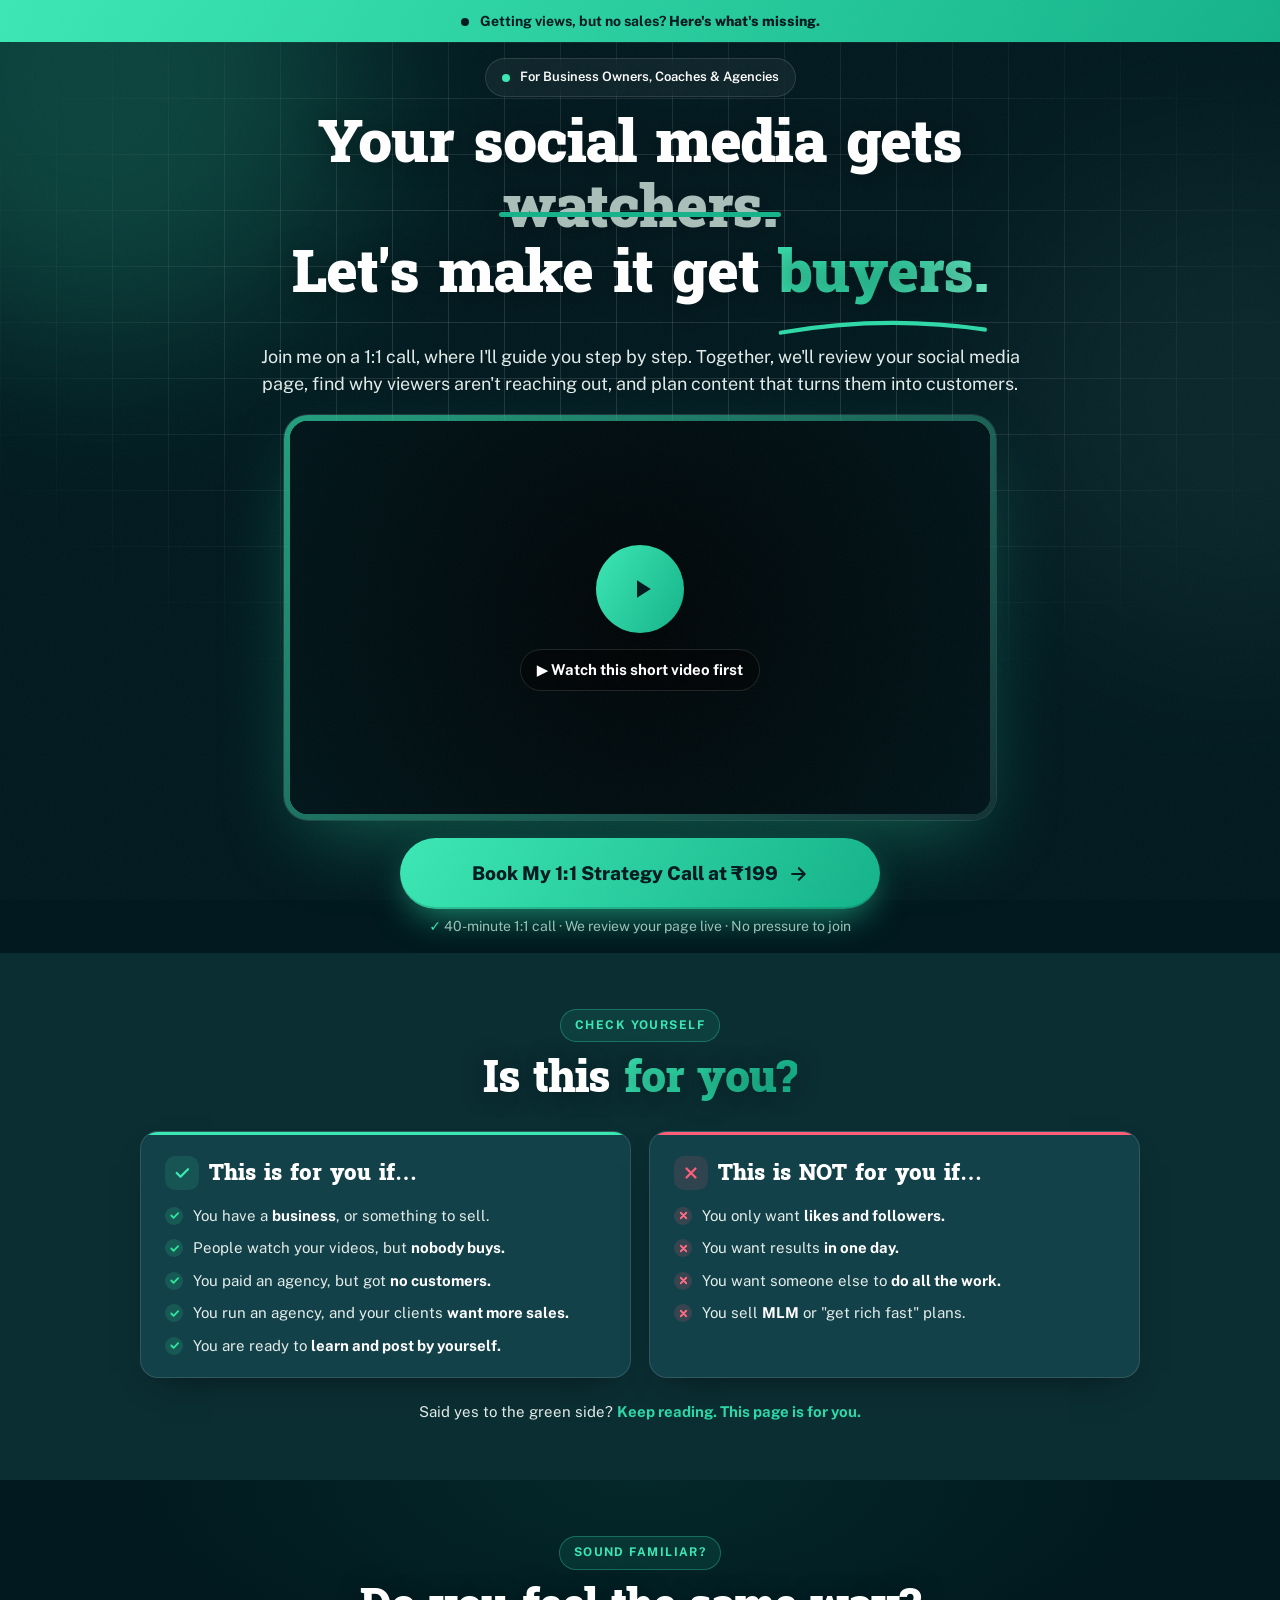
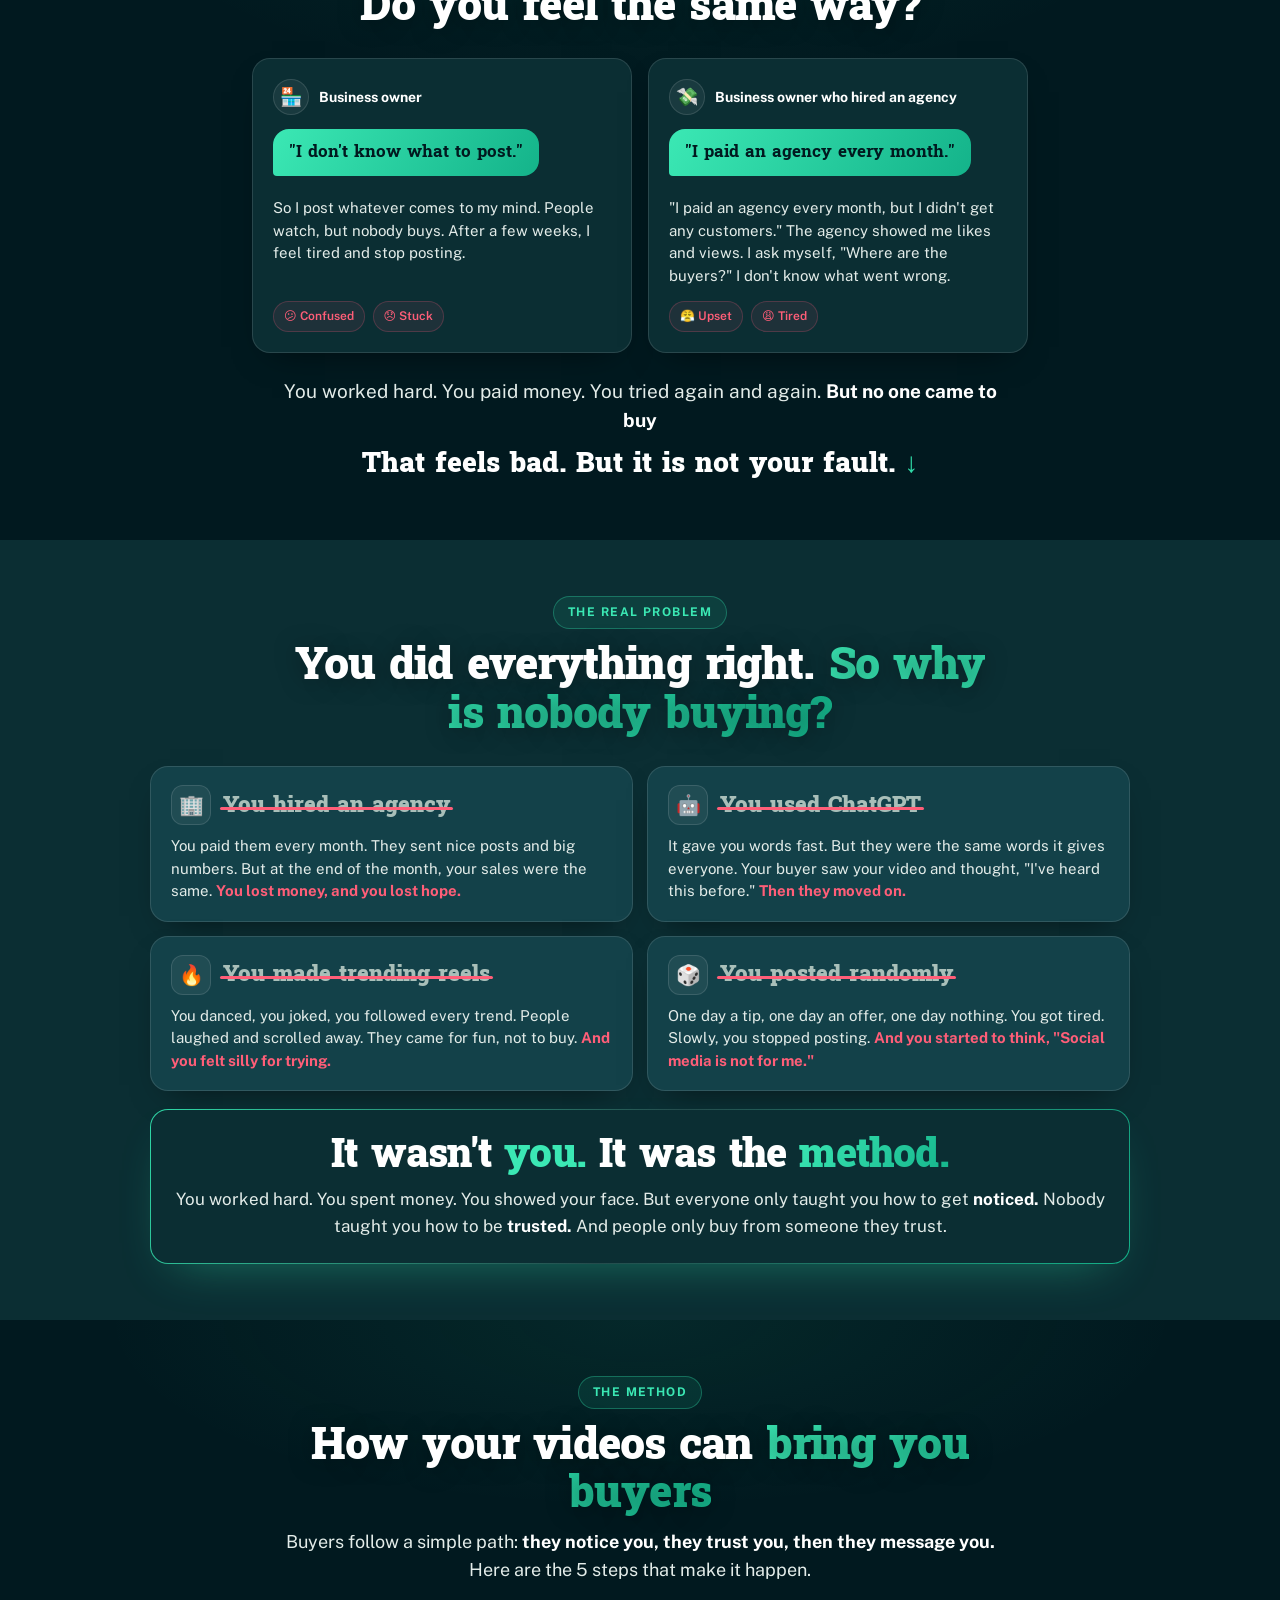
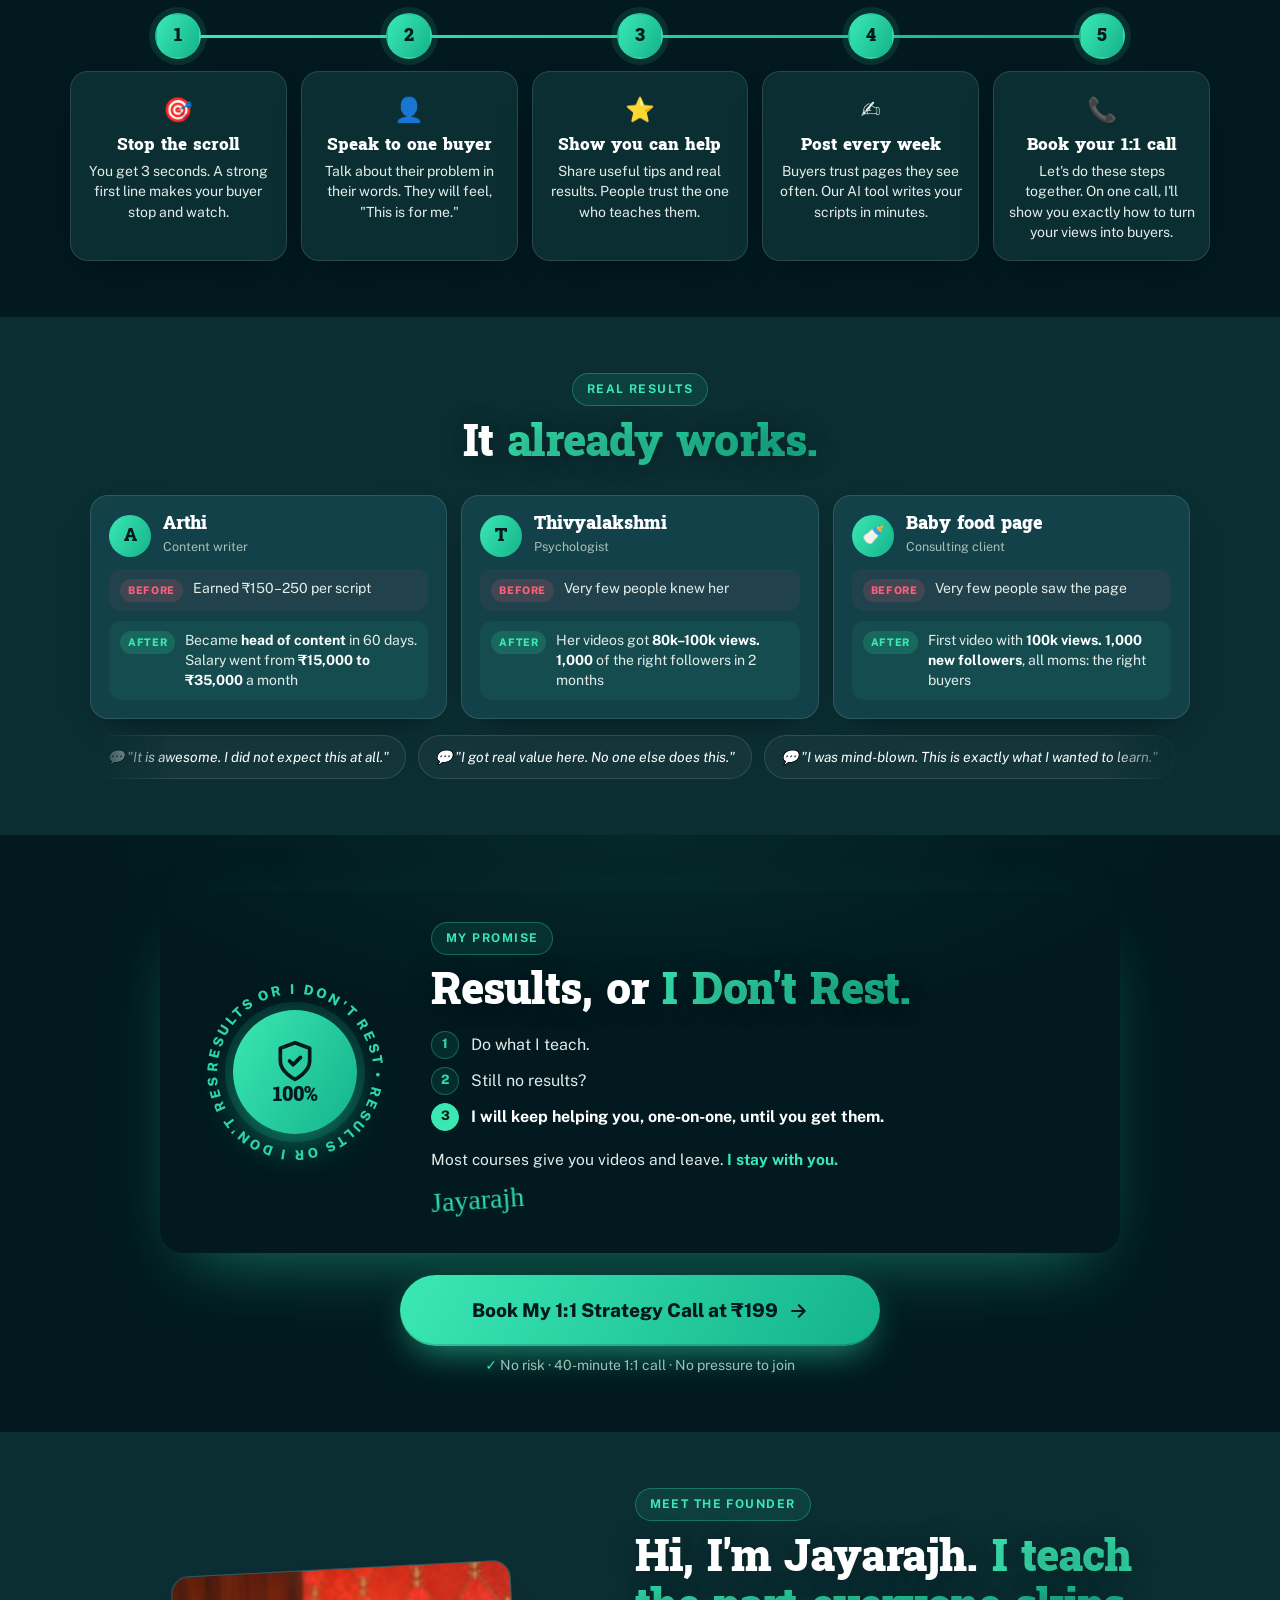
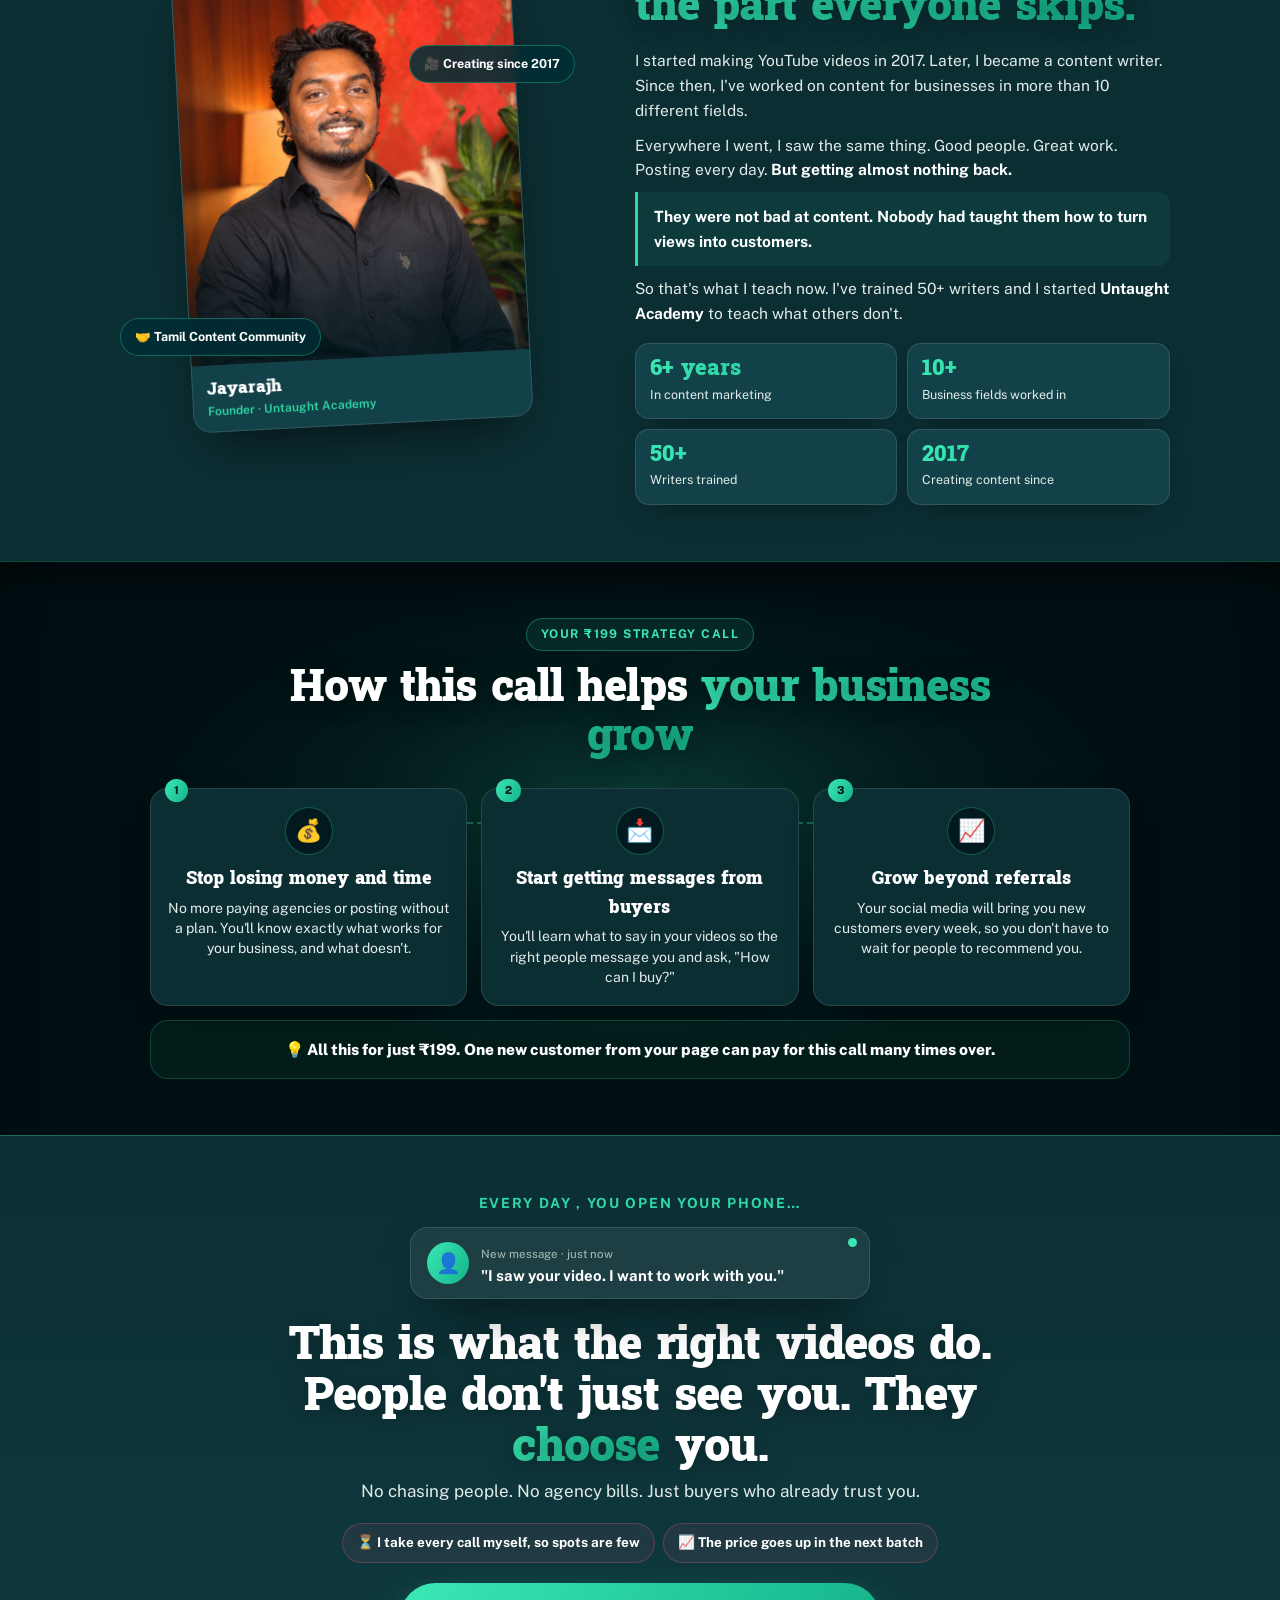
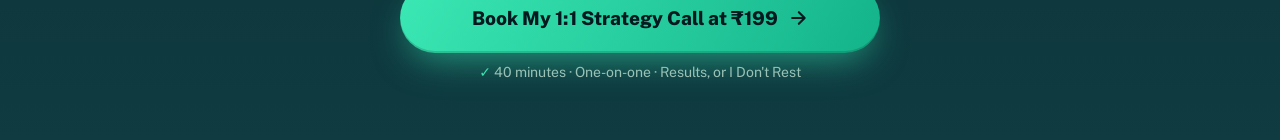
==== index.html @ a0120291 "Update index.html" ====
<!DOCTYPE html>
<html lang="en">
<head>
<meta charset="UTF-8">
<meta name="viewport" content="width=device-width, initial-scale=1.0">
<title>Untaught Academy | Turn Social Media Views Into Customers</title>

<!-- FONTS -->
<link rel="preconnect" href="https://fonts.googleapis.com">
<link rel="preconnect" href="https://fonts.gstatic.com" crossorigin>

<link href="https://fonts.googleapis.com/css2?family=Public+Sans:wght@400;500;600;700;800&family=Suwannaphum:wght@400;700;900&display=swap" rel="stylesheet">

<link rel="stylesheet" href="style.css">

</head>
<body>

<!-- =========================================================
     SECTION 1 — TOP BAR
     ========================================================= -->
<div class="topbar">
  <span class="dot"></span>
  Getting views, but no sales? <strong>Here's what's missing.</strong>
</div>

<!-- =========================================================
     SECTION 2 — HERO + VSL
     ========================================================= -->
<section class="hero" id="hero">
  <div class="hero__glow hero__glow--1"></div>
  <div class="hero__glow hero__glow--2"></div>
  <div class="hero__grid"></div>

  <div class="container">
    <div class="hero__inner">

      <span class="hero__badge fade-up d1">
        <span class="live"></span>For Business Owners, Coaches &amp; Agencies
      </span>

      <h1 class="hero__title fade-up d2">
        Your social media gets <span class="strike">watchers.</span><br>
        Let's make it get
        <span class="highlight">buyers.
          <svg viewBox="0 0 300 20" preserveAspectRatio="none"><path d="M3 15 Q 150 -2 297 12"/></svg>
        </span>
      </h1>
<br>

      <p class="hero__sub fade-up d3">
        Join me on a 1:1 call, where I'll guide you step by step. Together, we'll review your social media page, find why viewers aren't reaching out, and plan content that turns them into customers.
      </p>

      <!-- VIDEO -->
      <div class="vsl fade-up d4">
        <div class="vsl__frame" id="vslFrame">
          <div class="vsl__poster" id="vslPoster" role="button" tabindex="0" aria-label="Play video">
            <div class="vsl__play">
              <svg viewBox="0 0 24 24"><path d="M8 5v14l11-7z"/></svg>
            </div>
            <span class="vsl__label" id="vslLabel">▶ Watch this short video first</span>
          </div>
        </div>
      </div>

      <!-- hint shown before CTA appears -->
      <p class="cta-hint fade-up d5" id="ctaHint">⏳ Watch the video. Your booking button will appear below.</p>

      <!-- CTA -->
      <div class="cta-wrap" id="ctaWrap">
        <a href="#book" class="btn" id="ctaBtn">
    
Book My 1:1 Strategy Call at ₹199
          <svg viewBox="0 0 24 24" fill="none" stroke="currentColor" stroke-width="2.5" stroke-linecap="round" stroke-linejoin="round"><path d="M5 12h14M13 5l7 7-7 7"/></svg>
        </a>
        <p class="cta-note"><b>✓</b> 40-minute 1:1 call · We review your page live · No pressure to join</p>
      </div>

      <!-- TRUST STRIP -->
      <!-- <div class="trust fade-up d5">
        <div class="trust__item">
          <div class="trust__num"><span data-count="1000">0</span>+</div>
          <div class="trust__label">Leads for clients</div>
        </div>
        <div class="trust__item">
          <div class="trust__num">₹<span data-count="0">0</span></div>
          <div class="trust__label">Spent on ads</div>
        </div>
        <div class="trust__item">
          <div class="trust__num"><span data-count="15">0</span>k</div>
          <div class="trust__label">Followers from zero</div>
        </div>
        <div class="trust__item">
          <div class="trust__num">தமிழ்</div>
          <div class="trust__label">Taught in Tamil</div>
        </div>
      </div> -->

    </div>
  </div>
</section>


<!-- =========================================================
     SECTION 3 — IS THIS FOR YOU?
     ========================================================= -->
<section class="sec" id="for-you">
  <div class="container">

    <div class="sec__head reveal">
      <span class="sec__tag">Check yourself</span>
      <h2 class="sec__title">Is this <span class="hl">for you?</span></h2>
    </div>

    <div class="fit">
      <!-- YES -->
      <div class="fit__card fit__card--yes reveal">
        <div class="fit__label">
          <span class="fit__icon"><svg viewBox="0 0 24 24" fill="none" stroke="currentColor" stroke-width="3" stroke-linecap="round" stroke-linejoin="round"><path d="M5 12l5 5L20 7"/></svg></span>
          This is for you if…
        </div>
        <ul class="fit__list">
          <li>You have a <b>business</b>, or something to sell.</li>
          <li>People watch your videos, but <b>nobody buys.</b></li>
          <li>You paid an agency, but got <b>no customers.</b></li>
          <li>You run an agency, and your clients <b>want more sales.</b></li>
          <li>You are ready to <b>learn and post by yourself.</b></li>
        </ul>
      </div>

      <!-- NO -->
      <div class="fit__card fit__card--no reveal reveal-d1">
        <div class="fit__label">
          <span class="fit__icon"><svg viewBox="0 0 24 24" fill="none" stroke="currentColor" stroke-width="3" stroke-linecap="round"><path d="M6 6l12 12M18 6L6 18"/></svg></span>
          This is NOT for you if…
        </div>
        <ul class="fit__list">
          <li>You only want <b>likes and followers.</b></li>
          <li>You want results <b>in one day.</b></li>
          <li>You want someone else to <b>do all the work.</b></li>
          <li>You sell <b>MLM</b> or "get rich fast" plans.</li>
        </ul>
      </div>
    </div>

    <p class="fit__foot reveal">Said yes to the green side? <b>Keep reading. This page is for you.</b></p>

  </div>
</section>


<!-- =========================================================
     SECTION 4 — DOES THIS SOUND LIKE YOU?
     ========================================================= -->
<section class="sec pain" id="pain">
  <div class="container">

    <div class="sec__head reveal">
      <span class="sec__tag">Sound familiar?</span>
      <h2 class="sec__title">Do you feel the same way? <span class="hl"></span></h2>
    </div>

    <div class="pain__grid">

        
      <!-- CARD 1 -->
      <div class="pain__card reveal">
        <div class="pain__who">
          <span class="pain__avatar">🏪</span>
          <span>Business owner</span>
        </div>
        <div class="pain__chat">
          <span class="pain__typing"><i></i><i></i><i></i></span>
          <p class="pain__bubble">"I don't know what to post."</p>
        </div>
        <p class="pain__text"> So I post whatever comes to my mind. People watch, but nobody buys. After a few weeks, I feel tired and stop posting.</p>
        <div class="pain__tags"><span>😕 Confused</span><span>😞 Stuck</span></div>
      </div>

      <!-- CARD 2 -->
      <div class="pain__card reveal reveal-d1">
        <div class="pain__who">
          <span class="pain__avatar">💸</span>
          <span>Business owner who hired an agency</span>
        </div>
        <div class="pain__chat">
          <span class="pain__typing"><i></i><i></i><i></i></span>
          <p class="pain__bubble">"I paid an agency every month."</p>
        </div>
        <p class="pain__text">"I paid an agency every month, but I didn't get any customers."
The agency showed me likes and views. I ask myself, "Where are the buyers?" I don't know what went wrong.</p>
        <div class="pain__tags"><span>😤 Upset</span><span>😩 Tired</span></div>
      </div>

      <!-- CARD 3 -->
      <!-- <div class="pain__card reveal reveal-d2">
        <div class="pain__who">
          <span class="pain__avatar">📊</span>
          <span>Social media agency owner</span>
        </div>
        <div class="pain__chat">
          <span class="pain__typing"><i></i><i></i><i></i></span>
          <p class="pain__bubble">"My clients get views, but no sales."</p>
        </div>
        <p class="pain__text">"I get lots of views for my clients, but they don't get any customers."
My clients ask, "Where are the buyers?" I don't know what to say.</p>
        <div class="pain__tags"><span>😰 Worried</span><span>🤔 Unsure</span></div>
      </div> -->

    </div>

    <div class="pain__close reveal">
      <p>You worked hard. You paid money. You tried again and again. <b>But no one came to buy</b></p>
      <p class="pain__turn">That feels bad. But it is not your fault. <span>↓</span></p>
    </div>

  </div>
</section>

<!-- =========================================================
     SECTION 5 — WHY NOTHING WORKED BEFORE
     ========================================================= -->
<section class="sec failed" id="failed">
  <div class="container">

    <div class="sec__head reveal">
      <span class="sec__tag">The real problem</span>
      <h2 class="sec__title">You did everything right. <span class="hl">So why is nobody buying?</span></h2>
    </div>

    <div class="failed__grid">

      <div class="failed__card reveal">
        <div class="failed__top">
          <span class="failed__icon">🏢</span>
          <span class="failed__tried">You hired an agency</span>
        </div>
        <p class="failed__why">You paid them every month. They sent nice posts and big numbers. But at the end of the month, your sales were the same. <b>You lost money, and you lost hope.</b></p>
      </div>

      <div class="failed__card reveal reveal-d1">
        <div class="failed__top">
          <span class="failed__icon">🤖</span>
          <span class="failed__tried">You used ChatGPT</span>
        </div>
        <p class="failed__why">It gave you words fast. But they were the same words it gives everyone. Your buyer saw your video and thought, "I've heard this before." <b>Then they moved on.</b></p>
      </div>

      <div class="failed__card reveal">
        <div class="failed__top">
          <span class="failed__icon">🔥</span>
          <span class="failed__tried">You made trending reels</span>
        </div>
        <p class="failed__why">You danced, you joked, you followed every trend. People laughed and scrolled away. They came for fun, not to buy. <b>And you felt silly for trying.</b></p>
      </div>

      <div class="failed__card reveal reveal-d1">
        <div class="failed__top">
          <span class="failed__icon">🎲</span>
          <span class="failed__tried">You posted randomly</span>
        </div>
        <p class="failed__why">One day a tip, one day an offer, one day nothing. You got tired. Slowly, you stopped posting. <b>And you started to think, "Social media is not for me."</b></p>
      </div>

    </div>

    <div class="failed__truth reveal">
      <p class="failed__big">It wasn't <span class="failed__you">you.</span> It was the <span class="hl">method.</span></p>
      <p class="failed__small">You worked hard. You spent money. You showed your face. But everyone only taught you how to get <b>noticed.</b> Nobody taught you how to be <b>trusted.</b> And people only buy from someone they trust.</p>
    </div>

  </div>
</section>

<!-- =========================================================
     SECTION 6 — THE SYSTEM
     ========================================================= -->
<!-- =========================================================
     SECTION 6 — THE METHOD
     ========================================================= -->
<section class="sec system" id="system">
  <div class="container">

    <div class="sec__head reveal">
      <span class="sec__tag">The method</span>
      <h2 class="sec__title">How your videos can <span class="hl">bring you buyers</span></h2>
      <p class="system__sub">Buyers follow a simple path: <b>they notice you, they trust you, then they message you.</b> Here are the 5 steps that make it happen.</p>
    </div>

    <div class="system__flow">
      <div class="system__line"><span class="system__fill"></span></div>

      <div class="system__step">
        <div class="system__num">1</div>
        <div class="system__body">
          <span class="system__emoji">🎯</span>
          <h3>Stop the scroll</h3>
          <p>You get 3 seconds. A strong first line makes your buyer stop and watch.</p>
        </div>
      </div>

      <div class="system__step">
        <div class="system__num">2</div>
        <div class="system__body">
          <span class="system__emoji">👤</span>
          <h3>Speak to one buyer</h3>
          <p>Talk about their problem in their words. They will feel, "This is for me."</p>
        </div>
      </div>

      <div class="system__step">
        <div class="system__num">3</div>
        <div class="system__body">
          <span class="system__emoji">⭐</span>
          <h3>Show you can help</h3>
          <p>Share useful tips and real results. People trust the one who teaches them.</p>
        </div>
      </div>

      <div class="system__step">
        <div class="system__num">4</div>
        <div class="system__body">
          <span class="system__emoji">✍️</span>
          <h3>Post every week</h3>
          <p>Buyers trust pages they see often. Our AI tool writes your scripts in minutes.</p>
        </div>
      </div>


<div class="system__step">
  <div class="system__num">5</div>
  <div class="system__body">
    <span class="system__emoji">📞</span>
    <h3>Book your 1:1 call</h3>
    <p>Let's do these steps together. On one call, I'll show you exactly how to turn your views into buyers.</p>
  </div>
</div>
    </div>

  </div>
</section>

<!-- =========================================================
     SECTION 7 — PROOF WALL
     ========================================================= -->
<section class="sec proof" id="proof">
  <div class="container">

    <div class="sec__head reveal">
      <span class="sec__tag">Real results</span>
      <h2 class="sec__title">It <span class="hl">already works.</span></h2>
    </div>

    <!-- BIG NUMBERS -->
    <!-- <div class="proof__stats reveal">
      <div class="proof__stat"><b><span data-proof-count="1000">0</span>+</b><small>Leads for clients</small></div>
      <div class="proof__stat"><b>₹0</b><small>Spent on ads</small></div>
      <div class="proof__stat"><b><span data-proof-count="15">0</span>k</b><small>Followers from zero</small></div>
      <div class="proof__stat"><b>2.3x</b><small>Salary in 60 days</small></div>
    </div> -->

    <!-- CASE CARDS  (data-video = YouTube video ID, leave "" to hide button) -->
    <div class="proof__cases">

      <div class="proof__case reveal" data-video="">
        <div class="proof__who">
          <span class="proof__avatar">A</span>
          <div><h3>Arthi</h3><small>Content writer</small></div>
        </div>
        <div class="proof__row proof__row--before"><span>Before</span><p>Earned ₹150–250 per script</p></div>
        <div class="proof__row proof__row--after"><span>After</span><p>Became <b>head of content</b> in 60 days. Salary went from <b>₹15,000 to ₹35,000</b> a month</p></div>
        <button class="proof__watch" type="button">▶ Watch her story</button>
      </div>

      <div class="proof__case reveal reveal-d1" data-video="">
        <div class="proof__who">
          <span class="proof__avatar">T</span>
          <div><h3>Thivyalakshmi</h3><small>Psychologist</small></div>
        </div>
        <div class="proof__row proof__row--before"><span>Before</span><p>Very few people knew her</p></div>
        <div class="proof__row proof__row--after"><span>After</span><p>Her videos got <b>80k–100k views.</b> <b>1,000</b> of the right followers in 2 months</p></div>
        <button class="proof__watch" type="button">▶ Watch her story</button>
      </div>

      <div class="proof__case reveal reveal-d2" data-video="">
        <div class="proof__who">
          <span class="proof__avatar">🍼</span>
          <div><h3>Baby food page</h3><small>Consulting client</small></div>
        </div>
        <div class="proof__row proof__row--before"><span>Before</span><p>Very few people saw the page</p></div>
        <div class="proof__row proof__row--after"><span>After</span><p>First video with <b>100k views.</b> <b>1,000 new followers</b>, all moms: the right buyers</p></div>
        <button class="proof__watch" type="button">▶ Watch the story</button>
      </div>

    </div>

    <!-- QUOTES MARQUEE -->
    <div class="proof__marquee reveal">
      <div class="proof__track">
        <span>💬 "It is awesome. I did not expect this at all."</span>
        <span>💬 "I got real value here. No one else does this."</span>
        <span>💬 "I was mind-blown. This is exactly what I wanted to learn."</span>
        <span>💬 "I went from content writer to content head. My salary doubled."</span>
      </div>
    </div>

  </div>

  <!-- VIDEO MODAL -->
  <div class="proof__modal" id="proofModal" aria-hidden="true">
    <div class="proof__modal-box">
      <button class="proof__close" type="button" aria-label="Close">✕</button>
      <div class="proof__modal-frame" id="proofFrame"></div>
    </div>
  </div>
</section>


<!-- =========================================================
     SECTION 8 — WHAT YOU'LL LEARN (WEEK BY WEEK)
     ========================================================= -->
 
     <!-- <section class="sec learn" id="learn">

  <div class="container">

    <div class="sec__head reveal">
      <span class="sec__tag">Your 4-week plan</span>
      <h2 class="sec__title">What you will learn <span class="hl">each week</span></h2>
    </div>

    <div class="learn__wrap reveal">

     
      <div class="learn__tabs" role="tablist">
        <button class="learn__tab is-active" data-tab="0" role="tab"><span>Before Week 1</span><b>Your offer</b><i class="learn__bar"></i></button>
        <button class="learn__tab" data-tab="1" role="tab"><span>Week 1</span><b>Your buyer</b><i class="learn__bar"></i></button>
        <button class="learn__tab" data-tab="2" role="tab"><span>Week 2</span><b>Stand out</b><i class="learn__bar"></i></button>
        <button class="learn__tab" data-tab="3" role="tab"><span>Week 3</span><b>Make videos</b><i class="learn__bar"></i></button>
        <button class="learn__tab" data-tab="4" role="tab"><span>Week 4</span><b>Get sales</b><i class="learn__bar"></i></button>
      </div>

    
      <div class="learn__panels">

        <div class="learn__panel is-active" data-panel="0">
          <span class="learn__kicker">Before Week 1 · Foundation</span>
          <h3>Make an offer people want</h3>
          <p class="learn__desc">No clear offer? We fix it first. If you have nothing to sell, your videos can't bring money.</p>
          <div class="learn__cols">
            <div class="learn__box learn__box--get"><span>You will get</span><ul><li>One clear offer</li><li>Something ready to sell online</li></ul></div>
            <div class="learn__box learn__box--kill"><span>Problem it solves</span><p>"I post videos, but I have nothing to sell."</p></div>
          </div>
        </div>

        <div class="learn__panel" data-panel="1">
          <span class="learn__kicker">Week 1</span>
          <h3>Know your goal and your buyer</h3>
          <p class="learn__desc">You will know what to say, and who to say it to.</p>
          <div class="learn__cols">
            <div class="learn__box learn__box--get"><span>You will get</span><ul><li>A clear goal: sales, not likes</li><li>A clear picture of your buyer</li><li><b>Bonus:</b> your first 30-second video. No more camera fear.</li></ul></div>
            <div class="learn__box learn__box--kill"><span>Problem it solves</span><p>"I don't know what to post."</p></div>
          </div>
        </div>

        <div class="learn__panel" data-panel="2">
          <span class="learn__kicker">Week 2</span>
          <h3>Stand out from the crowd</h3>
          <p class="learn__desc">Look different from others, plan your posts, and never run out of ideas.</p>
          <div class="learn__cols">
            <div class="learn__box learn__box--get"><span>You will get</span><ul><li>What makes you different</li><li>A ready post plan</li><li>New ideas any time</li></ul></div>
            <div class="learn__box learn__box--kill"><span>Problem it solves</span><p>"I look like everyone else, and I run out of ideas."</p></div>
          </div>
        </div>

        <div class="learn__panel" data-panel="3">
          <span class="learn__kicker">Week 3</span>
          <h3>Make videos and post them</h3>
          <p class="learn__desc">Use our ready hooks, video styles and scripts. Just press record.</p>
          <div class="learn__cols">
            <div class="learn__box learn__box--get"><span>You will get</span><ul><li>Your first videos made for buyers</li><li>Scripts made for your business</li><li>More confidence on camera</li></ul></div>
            <div class="learn__box learn__box--kill"><span>Problem it solves</span><p>"I use ChatGPT, but the videos are not good enough."</p></div>
          </div>
        </div>

        <div class="learn__panel" data-panel="4">
          <span class="learn__kicker">Week 4</span>
          <h3>Turn viewers into buyers</h3>
          <p class="learn__desc">Learn what to say so people message you, and how to turn that message into a sale.</p>
          <div class="learn__cols">
            <div class="learn__box learn__box--get"><span>You will get</span><ul><li>Words that make people message you</li><li>A simple path: view → message → sale</li><li>Easy guides to do it again and again</li></ul></div>
            <div class="learn__box learn__box--kill"><span>Problem it solves</span><p>"I get views, but no sales."</p></div>
          </div>
        </div>

      </div>
    </div>

    <p class="learn__weekly reveal">🤝 <b>Every week:</b> I check your videos myself, fix them, and answer your questions. You are never alone.</p>

  </div>
</section>  -->



<!-- =========================================================
     SECTION 9 — EVERYTHING YOU GET
     ========================================================= -->

     <!-- <section class="sec stack" id="stack">
  <div class="container">

    <div class="sec__head reveal">
      <span class="sec__tag">Inside the course</span>
      <h2 class="sec__title">Everything <span class="hl">you get</span></h2>
    </div>

    <div class="stack__grid">

     
      <div class="stack__tile stack__tile--hero reveal">
        <span class="stack__pill">⚡ People's favourite</span>
        <h3>AI Script Tool</h3>
        <p>It writes scripts for <b>your</b> business. No more blank page.</p>
        <div class="stack__term">
          <div class="stack__term-bar"><i></i><i></i><i></i><span>script tool · sales script</span></div>
          <div class="stack__term-body" id="stackTyping"></div>
        </div>
      </div>

      <div class="stack__tile reveal reveal-d1">
        <span class="stack__icon">🎬</span>
        <h3>Format Bank</h3>
        <p><b>98</b> video styles that work.</p>
      </div>

      <div class="stack__tile reveal reveal-d2">
        <span class="stack__icon">🪝</span>
        <h3>Hook Bank</h3>
        <p>Strong first lines that make people stop and watch.</p>
      </div>

      <div class="stack__tile reveal reveal-d1">
        <span class="stack__icon">📘</span>
        <h3>Frameworks Book</h3>
        <p>Simple methods that keep working.</p>
      </div>

      <div class="stack__tile reveal reveal-d2">
        <span class="stack__icon">📋</span>
        <h3>Step-by-step guides</h3>
        <p>Follow them again and again, or give them to your team.</p>
      </div>

      <div class="stack__tile stack__tile--wide reveal">
        <span class="stack__icon">🤝</span>
        <div>
          <h3>Weekly personal check</h3>
          <p>I look at your <b>real videos</b> and fix them. Every week.</p>
        </div>
      </div>

      <div class="stack__tile reveal reveal-d1">
        <span class="stack__icon">♾️</span>
        <h3>Lifetime access</h3>
        <p>Get every new update, forever.</p>
      </div>

      <div class="stack__tile stack__tile--bonus reveal reveal-d2">
        <span class="stack__tag">Founding batch only</span>
        <span class="stack__icon">🎁</span>
        <h3>1-on-1 session</h3>
        <p>A private talk with me.</p>
      </div>

    </div>
  </div>
</section> -->


<!-- =========================================================
     SECTION 10 — COMPARE FOR YOURSELF
     ========================================================= -->

     <!-- <section class="sec cmp" id="compare">

  <div class="container">

    <div class="sec__head reveal">
      <span class="sec__tag">Side by side</span>
      <h2 class="sec__title">See the <span class="hl">difference</span></h2>
    </div>

    <div class="cmp__table reveal">

 
      <div class="cmp__row cmp__row--head">
        <div class="cmp__cell cmp__label"></div>
        <div class="cmp__cell">Agency</div>
        <div class="cmp__cell">ChatGPT</div>
        <div class="cmp__cell"><span class="cmp__d">Other </span>courses</div>
        <div class="cmp__cell us"><span class="cmp__crown">Best choice</span>Untaught</div>
      </div>

     
      <div class="cmp__row">
        <div class="cmp__cell cmp__label">Brings buyers, not just views</div>
        <div class="cmp__cell"><span class="n"></span></div>
        <div class="cmp__cell"><span class="n"></span></div>
        <div class="cmp__cell"><span class="n"></span></div>
        <div class="cmp__cell us"><span class="y"></span></div>
      </div>

      <div class="cmp__row">
        <div class="cmp__cell cmp__label">Taught in Tamil</div>
        <div class="cmp__cell"><span class="m">–</span></div>
        <div class="cmp__cell"><span class="n"></span></div>
        <div class="cmp__cell"><span class="m">Some</span></div>
        <div class="cmp__cell us"><span class="y"></span></div>
      </div>

      <div class="cmp__row">
        <div class="cmp__cell cmp__label">Checks your videos personally</div>
        <div class="cmp__cell"><span class="n"></span></div>
        <div class="cmp__cell"><span class="n"></span></div>
        <div class="cmp__cell"><span class="n"></span></div>
        <div class="cmp__cell us"><span class="y"></span></div>
      </div>

      <div class="cmp__row">
        <div class="cmp__cell cmp__label">You keep the system</div>
        <div class="cmp__cell"><span class="n"></span></div>
        <div class="cmp__cell"><span class="n"></span></div>
        <div class="cmp__cell"><span class="m">Partly</span></div>
        <div class="cmp__cell us"><span class="y"></span></div>
      </div>

      <div class="cmp__row">
        <div class="cmp__cell cmp__label">Promise of results</div>
        <div class="cmp__cell"><span class="n"></span></div>
        <div class="cmp__cell"><span class="n"></span></div>
        <div class="cmp__cell"><span class="n"></span></div>
        <div class="cmp__cell us"><span class="y"></span></div>
      </div>

      <div class="cmp__row cmp__row--price">
        <div class="cmp__cell cmp__label">Cost for one year</div>
        <div class="cmp__cell"><span class="m bad">₹3–6 lakh</span></div>
        <div class="cmp__cell"><span class="m">Cheap, but not personal</span></div>
        <div class="cmp__cell"><span class="m">Higher</span></div>
        <div class="cmp__cell us"><span class="m win">₹10,000 once</span></div>
      </div>

    </div>
  </div>
</section>  -->


<!-- =========================================================
     SECTION 11 — SIMPLE MATH
     ========================================================= -->
<!-- <section class="sec math" id="math">

  <div class="container">

    <div class="sec__head reveal">
      <span class="sec__tag">Do the math</span>
      <h2 class="sec__title">Simple <span class="hl">math</span></h2>
    </div>

    <div class="math__wrap reveal">

      
      <div class="math__card math__card--agency">
        <span class="math__label">🏢 Agency</span>
        <p class="math__q">How much does an agency charge you every month?</p>
        <div class="math__slider-row">
          <input type="range" id="mathSlider" min="25000" max="50000" step="5000" value="35000" aria-label="Agency monthly fee">
          <output id="mathMonthly">₹35,000</output>
        </div>
        <div class="math__total">
          <small>You pay in one year</small>
          <b id="mathYearly">₹4,20,000</b>
        </div>
        <p class="math__note">❌ When you stop paying, everything stops. You keep nothing.</p>
      </div>

      <div class="math__vs">VS</div>

    
      <div class="math__card math__card--us">
        <span class="math__label">🚀 Untaught course</span>
        <p class="math__q">Pay one time</p>
        <div class="math__total">
          <small>You pay only once</small>
          <b id="mathPrice">₹10,000</b>
        </div>
        <p class="math__note math__note--ok">✅ You keep the system forever.</p>
      </div>

    </div>


    <div class="math__bars reveal">
      <div class="math__bar-row">
        <span>Agency / year</span>
        <div class="math__bar"><i class="math__fill math__fill--bad" id="mathBarAgency"></i></div>
      </div>
      <div class="math__bar-row">
        <span>Untaught</span>
        <div class="math__bar"><i class="math__fill math__fill--good" id="mathBarUs"></i></div>
      </div>
      <p class="math__result">That's <b id="mathTimes">42x</b> less. You save <b id="mathSave">₹4,10,000</b> in the first year.</p>
    </div>

    <p class="math__payback reveal">💡 <b>Just one customer from your videos can pay back the full fee.</b> After that, it's all profit.</p>

  </div>
</section> -->


<!-- =========================================================
     SECTION 12 — GUARANTEE
     ========================================================= -->
<section class="sec gtee" id="guarantee">
  <div class="container">
    <div class="gtee__box reveal">

      <!-- SEAL -->
      <div class="gtee__seal">
        <svg class="gtee__ring" viewBox="0 0 200 200" aria-hidden="true">
          <defs><path id="gteeCircle" d="M100,100 m-78,0 a78,78 0 1,1 156,0 a78,78 0 1,1 -156,0"/></defs>
          <text><textPath href="#gteeCircle">RESULTS OR I DON'T REST • RESULTS OR I DON'T REST • </textPath></text>
        </svg>
        <div class="gtee__core">
          <svg viewBox="0 0 24 24" fill="none" stroke="currentColor" stroke-width="2" stroke-linecap="round" stroke-linejoin="round"><path d="M12 22s8-4 8-10V5l-8-3-8 3v7c0 6 8 10 8 10z"/><path d="M9 12l2 2 4-4"/></svg>
          <span>100%</span>
        </div>
      </div>

      <!-- TEXT -->
      <div class="gtee__content">
        <span class="sec__tag">My promise</span>
        <h2 class="gtee__title">Results, or <span class="hl">I Don't Rest.</span></h2>
        <ul class="gtee__steps">
          <li><span>1</span>Do what I teach.</li>
          <li><span>2</span>Still no results?</li>
          <li><span>3</span><b>I will keep helping you, one-on-one, until you get them.</b></li>
        </ul>
        <p class="gtee__line">Most courses give you videos and leave. <b>I stay with you.</b></p>
        <p class="gtee__sign">Jayarajh</p>
      </div>

    </div>

    <!-- CTA -->
    <div class="gtee__cta reveal">
      <a href="#book" class="btn">
    Book My 1:1 Strategy Call at ₹199
        <svg viewBox="0 0 24 24" fill="none" stroke="currentColor" stroke-width="2.5" stroke-linecap="round" stroke-linejoin="round"><path d="M5 12h14M13 5l7 7-7 7"/></svg>
      </a>
      <p class="cta-note"><b>✓</b> No risk · 40-minute 1:1 call · No pressure to join</p>
    </div>

  </div>
</section>


<!-- =========================================================
     SECTION 13 — MEET YOUR COACH
     ========================================================= -->
<section class="sec coach" id="coaches">
  <div class="container">
    <div class="coach__wrap">

      <!-- PHOTO -->
      <div class="coach__photos coach__photos--single reveal">
        <figure class="coach__card coach__card--solo">
          <div class="coach__photo" data-initials="J">
            <img src="jairai croped.png" alt="Jayarajh, Founder of Untaught Academy" loading="lazy" width="2000" height="1125">
          </div>
          <figcaption><b>Jayarajh</b><small>Founder · Untaught Academy</small></figcaption>
        </figure>
        <span class="coach__float coach__float--1">🎥 Creating since 2017</span>
        <span class="coach__float coach__float--2">🤝 Tamil Content Community</span>
      </div>

      <!-- TEXT -->
      <div class="coach__content reveal reveal-d1">
        <span class="sec__tag">Meet the founder</span>
        <h2 class="sec__title">Hi, I'm Jayarajh. <span class="hl">I teach the part everyone skips.</span></h2>

        <div class="coach__story">
          <p>I started making YouTube videos in 2017. Later, I became a content writer. Since then, I've worked on content for businesses in more than 10 different fields.</p>
          <p>Everywhere I went, I saw the same thing. Good people. Great work. Posting every day. <b>But getting almost nothing back.</b></p>
          <p class="coach__truth">They were not bad at content. Nobody had taught them how to turn views into customers.</p>
          <p>So that's what I teach now. I've trained 50+ writers and I started <b>Untaught Academy</b> to teach what others don't.</p>
        </div>

        <div class="coach__chips">
          <div class="coach__chip"><b>6+ years</b><small>In content marketing</small></div>
          <div class="coach__chip"><b>10+</b><small>Business fields worked in</small></div>
          <div class="coach__chip"><b>50+</b><small>Writers trained</small></div>
          <div class="coach__chip"><b>2017</b><small>Creating content since</small></div>
        </div>
      </div>

    </div>
  </div>
</section>
<!-- =========================================================
     SECTION 14 — WHAT HAPPENS ON THE STRATEGY CALL
     ========================================================= -->
<!-- =========================================================
     SECTION 14 — WHAT THE CALL DOES FOR YOUR BUSINESS
     ========================================================= -->
<section class="sec call" id="call">
  <div class="container">

    <div class="sec__head reveal">
      <span class="sec__tag">Your ₹199 strategy call</span>
      <h2 class="sec__title">How this call helps <span class="hl">your business grow</span></h2>
    </div>

    <div class="call__steps reveal">
      <div class="call__step">
        <span class="call__num">1</span>
        <span class="call__icon">💰</span>
        <h3>Stop losing money and time</h3>
        <p>No more paying agencies or posting without a plan. You'll know exactly what works for your business, and what doesn't.</p>
      </div>
      <div class="call__step">
        <span class="call__num">2</span>
        <span class="call__icon">📩</span>
        <h3>Start getting messages from buyers</h3>
        <p>You'll learn what to say in your videos so the right people message you and ask, "How can I buy?"</p>
      </div>
      <div class="call__step">
        <span class="call__num">3</span>
        <span class="call__icon">📈</span>
        <h3>Grow beyond referrals</h3>
        <p>Your social media will bring you new customers every week, so you don't have to wait for people to recommend you.</p>
      </div>
    </div>

    <div class="call__bonus reveal">
      <p class="call__bonus-title" style="margin:0;text-align:center">💡 All this for just ₹199. One new customer from your page can pay for this call many times over.</p>
    </div>

    <!-- <div class="call__cta reveal">
      <a href="#book" class="btn">
        Book My ₹199 Strategy Call
        <svg viewBox="0 0 24 24" fill="none" stroke="currentColor" stroke-width="2.5" stroke-linecap="round" stroke-linejoin="round"><path d="M5 12h14M13 5l7 7-7 7"/></svg>
      </a>
      <p class="cta-note"><b>✓</b> 40-minute 1:1 call · Only a few spots each week</p>
    </div> -->

  </div>
</section>

<!-- =========================================================
     SECTION 15 — FAQ
     ========================================================= -->


     <!-- <section class="sec faq" id="faq">

  <div class="container">

    <div class="sec__head reveal">
      <span class="sec__tag">Your questions</span>
      <h2 class="sec__title">Questions <span class="hl">people ask</span></h2>
    </div>

    <div class="faq__grid reveal">
      <div class="faq__item">
        <button class="faq__q" type="button">"I don't have time."<i></i></button>
        <div class="faq__a"><p>Every class is recorded. Watch any time you like. The AI script tool saves you hours.</p></div>
      </div>
      <div class="faq__item">
        <button class="faq__q" type="button">What if I miss a class?<i></i></button>
        <div class="faq__a"><p>Watch the recording. Ask your questions in the weekly call.</p></div>
      </div>
      <div class="faq__item">
        <button class="faq__q" type="button">Will this work for my business?<i></i></button>
        <div class="faq__a"><p>If you sell something, yes. It has worked for clinics, psychologists, agencies, shops and writers.</p></div>
      </div>
      <div class="faq__item">
        <button class="faq__q" type="button">Will you help me after the course ends?<i></i></button>
        <div class="faq__a"><p>Yes. You get lifetime access, our community, and my "Results, or I Don't Rest" promise.</p></div>
      </div>
      <div class="faq__item">
        <button class="faq__q" type="button">Can I pay in parts?<i></i></button>
        <div class="faq__a"><p>Ask me on the call. We will find a way.</p></div>
      </div>
      <div class="faq__item">
        <button class="faq__q" type="button">Can I use this to work for clients?<i></i></button>
        <div class="faq__a"><p>Yes. The same system works for clients too. Arthi doubled her salary with it.</p></div>
      </div>
      <div class="faq__item">
        <button class="faq__q" type="button">I tried before. It didn't work.<i></i></button>
        <div class="faq__a"><p>It was not your fault. Those ways only chased views. We start with your offer and your buyer.</p></div>
      </div>
      <div class="faq__item">
        <button class="faq__q" type="button">Is it worth ₹10,000?<i></i></button>
        <div class="faq__a"><p>Just one customer can pay it back. One student said: "I got real value here. No one else does this."</p></div>
      </div>
    </div>

    <div class="faq__cta reveal">
      <p>Still have a question? <b>Ask me on your strategy call.</b></p>
       <a href="#book" class="btn">
        Book My ₹199 Strategy Call
        <svg viewBox="0 0 24 24" fill="none" stroke="currentColor" stroke-width="2.5" stroke-linecap="round" stroke-linejoin="round"><path d="M5 12h14M13 5l7 7-7 7"/></svg>
      </a> -->
    <!-- </div>

  </div>
</section> --> 


<!-- =========================================================
     SECTION 16 — FINAL CTA
     ========================================================= -->
<section class="sec final" id="final">
  <div class="final__glow"></div>
  <div class="container">
    <div class="final__box reveal">

      <p class="final__imagine">Every day , you open your phone…</p>

      <!-- DM notification -->
      <div class="final__dm">
        <span class="final__dm-avatar">👤</span>
        <div class="final__dm-body">
          <small>New message · just now</small>
          <p>"I saw your video. I want to work with you."</p>
        </div>
        <span class="final__dm-dot"></span>
      </div>

      <h2 class="final__title">This is what the right videos do.<br>People don't just see you. They <span class="hl">choose</span> you.</h2>
      <p class="final__sub">No chasing people. No agency bills. Just buyers who already trust you.</p>

      <div class="final__urgency">
        <span>⏳ I take every call myself, so spots are few</span>
        <span>📈 The price goes up in the next batch</span>
      </div>

      <a href="#book" class="btn final__btn">
       Book My 1:1 Strategy Call at ₹199
        <svg viewBox="0 0 24 24" fill="none" stroke="currentColor" stroke-width="2.5" stroke-linecap="round" stroke-linejoin="round"><path d="M5 12h14M13 5l7 7-7 7"/></svg>
      </a>
      <p class="cta-note"><b>✓</b> 40 minutes · One-on-one · Results, or I Don't Rest</p>

    </div>
  </div>
</section>



<!-- =========================================================
     STICKY MOBILE CTA
     ========================================================= -->
<div class="sticky-cta" id="stickyCta">
  <div class="sticky-cta__text"><b>₹199 strategy call</b><small>40 min · 1:1 · Few spots left</small></div>
  <a href="#book" class="sticky-cta__btn">Book Now →</a>
</div>




     <!-- =========================================================
     STICKY MOBILE FOOTER
     ========================================================= -->
<div class="m-sticky" id="mSticky">
  <div class="m-sticky__info">
    <span class="m-sticky__live"></span>
    <div class="m-sticky__text">
      <b>1:1 Strategy Call</b>
      <small><strong>₹199</strong> · 40 min · Few spots left</small>
    </div>
  </div>
  <a href="#book" class="m-sticky__btn">Book Now
    <svg viewBox="0 0 24 24" fill="none" stroke="currentColor" stroke-width="2.6" stroke-linecap="round" stroke-linejoin="round"><path d="M5 12h14M13 5l7 7-7 7"/></svg>
  </a>
</div>

<style>
#mSticky{display:none}
@media (max-width:900px){
  #mSticky{
    position:fixed !important;left:10px;right:10px;
    bottom:calc(10px + env(safe-area-inset-bottom,0px));
    z-index:2147483000;
    display:flex;align-items:center;justify-content:space-between;gap:10px;
    padding:8px 8px 8px 14px;border-radius:999px;
    background:rgba(1,25,31,.95);
    border:1px solid rgba(47,217,167,.4);
    -webkit-backdrop-filter:blur(14px);backdrop-filter:blur(14px);
    box-shadow:0 16px 40px -10px rgba(0,0,0,.85);
    font-family:'Public Sans',system-ui,sans-serif;
    transform:translateY(160%);opacity:0;visibility:hidden;
    transition:transform .45s cubic-bezier(.22,1,.36,1),opacity .3s ease,visibility .45s;
  }
  #mSticky.is-show{transform:translateY(0);opacity:1;visibility:visible}
  #mSticky .m-sticky__info{display:flex;align-items:center;gap:10px;min-width:0}
  #mSticky .m-sticky__live{flex-shrink:0;width:9px;height:9px;border-radius:50%;background:#3BE8B4;animation:mStickyPulse 2s infinite}
  @keyframes mStickyPulse{0%{box-shadow:0 0 0 0 rgba(59,232,180,.6)}70%{box-shadow:0 0 0 8px rgba(59,232,180,0)}100%{box-shadow:0 0 0 0 rgba(59,232,180,0)}}
  #mSticky .m-sticky__text{display:flex;flex-direction:column;line-height:1.25;min-width:0}
  #mSticky .m-sticky__text b{font-size:13.5px;font-weight:800;color:#fff;white-space:nowrap}
  #mSticky .m-sticky__text small{font-size:11px;color:#A9BFB9;white-space:nowrap}
  #mSticky .m-sticky__text strong{color:#3BE8B4;font-weight:800}
  #mSticky .m-sticky__btn{
    flex-shrink:0;display:inline-flex;align-items:center;gap:6px;
    padding:12px 18px;border-radius:999px;text-decoration:none;
    font-weight:800;font-size:14px;color:#01191F;
    background:linear-gradient(120deg,#3BE8B4 0%,#14B38A 100%);
    box-shadow:0 8px 22px -8px rgba(47,217,167,.8);
  }
  #mSticky .m-sticky__btn svg{width:16px;height:16px}
  body{padding-bottom:84px}
  .sticky-cta{display:none !important}
}
</style>

<script>
/* STICKY MOBILE FOOTER — shows after hero, hides at the booking form */
(function(){
  var bar = document.getElementById('mSticky');
  if (!bar) return;
  if (bar.parentNode !== document.body) document.body.appendChild(bar);

  var hero = document.getElementById('hero');
  var book = document.getElementById('book');

  function update(){
    var y = window.scrollY || window.pageYOffset;
    var vh = window.innerHeight;
    var heroEnd = hero ? hero.offsetTop + hero.offsetHeight - 80 : 400;
    var bookTop = book ? book.getBoundingClientRect().top : Infinity;
    var show = y > heroEnd && bookTop > vh * 0.6;
    bar.classList.toggle('is-show', show);
  }

  window.addEventListener('scroll', update, {passive:true});
  window.addEventListener('resize', update);
  window.addEventListener('load', update);
  update();

  bar.querySelector('a').addEventListener('click', function(e){
    if (book){ e.preventDefault(); book.scrollIntoView({behavior:'smooth', block:'start'}); }
  });
})();
</script>




     

<style>
/* =========================================================
   THEME LAYOUT — dark / lighter-dark sections
   ========================================================= */

/* lighter-dark sections */
#for-you,#failed,#proof,#stack,#math,#coaches,#faq,#book{
  --bg:var(--bg-2);
  --bg-soft:var(--card-2);
  background:var(--bg-2);
}

/* soft top glow for depth */
#system,#learn,#compare,#guarantee,#call,#pain{
  background:radial-gradient(ellipse 60% 45% at 50% 0%,rgba(47,217,167,.08),transparent 70%),var(--bg);
}
#final{
  background:radial-gradient(ellipse 70% 60% at 50% 50%,rgba(47,217,167,.14),transparent 70%),var(--bg);
}

/* ---------- HEADLINES: bold & high contrast ---------- */
.sec__title,.hero__title,.gtee__title,.final__title{
  color:#FFFFFF;
  text-shadow:0 2px 24px rgba(0,0,0,.35);
}
.hl,.highlight,.hero__title .highlight{
  background:linear-gradient(120deg,#3BE8B4,#2FD9A7 50%,#7CF5CF);
  -webkit-background-clip:text;background-clip:text;color:transparent;
}
.sec__tag{
  color:#3BE8B4;background:rgba(47,217,167,.10);border-color:rgba(47,217,167,.35);
}

/* ---------- CTA BUTTONS: bright with dark bold text ---------- */
.btn,.sticky-cta__btn,.ty__btn{
  background:var(--grad-primary);
  color:#01191F;
  font-weight:800;
  box-shadow:0 14px 36px -10px rgba(47,217,167,.65),inset 0 -2px 0 rgba(0,0,0,.15);
}
.btn:hover{box-shadow:0 20px 46px -10px rgba(47,217,167,.85),inset 0 -2px 0 rgba(0,0,0,.15)}

/* ---------- CARDS: clearer edges ---------- */
.fit__card,.pain__card,.failed__card,.system__body,.proof__case,.proof__stat,
.stack__tile,.math__card,.coach__chip,.faq__item,.call__step,.learn__tab,.trust__item{
  border-color:rgba(255,255,255,.12);
  box-shadow:0 14px 34px -20px rgba(0,0,0,.7);
}

/* ---------- SMALL FIXES ---------- */
.topbar{color:#01191F;font-weight:700}
#system .system__badge{background:var(--primary);color:#01191F}
.stack__pill{background:var(--primary);color:#01191F}
.cmp__crown,.stack__tag,.call__num{color:#01191F}

/* ---------- PREMIUM GRAIN TEXTURE ---------- */
body::after{
  content:"";position:fixed;inset:0;z-index:999;pointer-events:none;opacity:.04;
  background-image:url("data:image/svg+xml,%3Csvg xmlns='http://www.w3.org/2000/svg' width='160' height='160'%3E%3Cfilter id='n'%3E%3CfeTurbulence type='fractalNoise' baseFrequency='.9' numOctaves='3' stitchTiles='stitch'/%3E%3C/filter%3E%3Crect width='100%25' height='100%25' filter='url(%23n)'/%3E%3C/svg%3E");
}





/* =========================================================
   SECTION 14 + 16 BACKGROUNDS (clearly different)
   ========================================================= */

/* SECTION 14 (Your ₹199 strategy call): darkest with a bright mint glow */
#call{
  position:relative;
  background:
    radial-gradient(ellipse 55% 60% at 50% 45%, rgba(47,217,167,.22) 0%, rgba(20,179,138,.08) 40%, transparent 70%),
    #010F13 !important;
  border-top:1px solid rgba(47,217,167,.30);
  box-shadow:inset 0 30px 60px -30px rgba(0,0,0,.9);
}
#call .container{position:relative;z-index:1}

/* SECTION 16 (final CTA): lighter teal */
#final{
  position:relative;
  background:linear-gradient(180deg,#0B2E33 0%,#0F3B41 100%) !important;
  border-top:1px solid rgba(47,217,167,.30);
}
#final .final__glow{display:none}
#final .container{position:relative;z-index:1}






/* coach photo: crop the wide photo to keep his face centred */
.coach__card--solo .coach__photo img{
  object-fit:cover;
  object-position:38% 25%;
  transition:transform .6s var(--ease);
}
.coach__card--solo:hover .coach__photo img{transform:scale(1.04)}

/* soft dark fade at the bottom so the name stands out */
.coach__card--solo .coach__photo::after{
  content:"";position:absolute;left:0;right:0;bottom:0;height:35%;
  background:linear-gradient(0deg,rgba(1,25,31,.75),transparent);
  pointer-events:none;
}


</style>

<script src="script.js"></script>
</body>
</html>
---- style.css ----
:root{
  /* ---------- SECTIONS ---------- */
  --bg:            #01191F;   /* dark sections */
  --bg-2:          #0B2E33;   /* lighter-dark sections */
  --bg-soft:       #0B2E33;   /* cards on dark */
  --card-2:        #134149;   /* cards on lighter-dark */
  --bg-line:       rgba(255,255,255,0.12);

  /* ---------- BRAND ---------- */
  --primary:       #2FD9A7;   /* bright mint: highlights, icons */
  --primary-2:     #14B38A;   /* deep jade: gradient partner */
  --secondary:     #244B4C;   /* teal: glows */
  --success:       #3BE8B4;
  --danger:        #FF5E78;

  /* ---------- TEXT (high visibility) ---------- */
  --text:          #FFFFFF;   /* headlines */
  --text-soft:     #E3ECE9;   /* body text */
  --text-dim:      #A9BFB9;   /* small text */
  --on-primary:    #01191F;   /* dark text on CTA buttons */

  /* ---------- CTA / HIGHLIGHT ---------- */
  --grad-primary:  linear-gradient(120deg,#3BE8B4 0%,#14B38A 100%);

  /* ---------- FONTS & SHAPE ---------- */
  --font-head:     'Suwannaphum', Georgia, serif;
  --font-body:     'Public Sans', system-ui, sans-serif;
  --radius:        18px;
  --radius-pill:   999px;
  --ease:          cubic-bezier(.22,1,.36,1);
  --container:     1180px;
  --topbar-h:      42px;
  --hero-offset:   500px;
}
/* =========================================================
   BASE
   ========================================================= */
*,*::before,*::after{box-sizing:border-box;margin:0;padding:0}
html{scroll-behavior:smooth;-webkit-text-size-adjust:100%}
body{
  font-family:var(--font-body);
  background:var(--bg);
  color:var(--text-soft);
  line-height:1.6;
  overflow-x:hidden;
  -webkit-font-smoothing:antialiased;
}
img,video,iframe{display:block;max-width:100%}
a{color:inherit;text-decoration:none}
.container{width:100%;max-width:var(--container);margin:0 auto;padding:0 20px}

/* =========================================================
   SECTION 1 — TOP BAR
   ========================================================= */
.topbar{
  position:relative;z-index:5;
  background:var(--grad-primary);
  color:var(--on-primary);
  font-weight:600;font-size:14px;
  text-align:center;padding:10px 16px;
}
.topbar strong{font-weight:800}
.topbar .dot{
  display:inline-block;width:8px;height:8px;border-radius:50%;
  background:var(--on-primary);margin-right:8px;vertical-align:middle;
  animation:blink 1.4s infinite;
}
@keyframes blink{50%{opacity:.25}}

/* =========================================================
   SECTION 2 — HERO
   ========================================================= */
.hero{
  position:relative;
  min-height:calc(100svh - var(--topbar-h));
  display:flex;align-items:center;
  padding:16px 0;
  overflow:hidden;
  isolation:isolate;
}
/* background glows + grid */
.hero__glow{
  position:absolute;border-radius:50%;filter:blur(90px);opacity:.45;z-index:-1;
  animation:float 12s var(--ease) infinite alternate;
}
.hero__glow--1{width:520px;height:520px;background:var(--primary);top:-220px;left:-160px;opacity:.22}
.hero__glow--2{width:480px;height:480px;background:var(--secondary);top:120px;right:-200px;opacity:.28;animation-delay:-6s}
@keyframes float{to{transform:translate(40px,30px) scale(1.08)}}

.hero__grid{
  position:absolute;inset:0;z-index:-1;
  background-image:
    linear-gradient(var(--bg-line) 1px,transparent 1px),
    linear-gradient(90deg,var(--bg-line) 1px,transparent 1px);
  background-size:56px 56px;
  mask-image:radial-gradient(ellipse 70% 60% at 50% 30%,#000 30%,transparent 80%);
  -webkit-mask-image:radial-gradient(ellipse 70% 60% at 50% 30%,#000 30%,transparent 80%);
}

.hero__inner{text-align:center;max-width:920px;margin:0 auto}

/* badge */
.hero__badge{
  display:inline-flex;align-items:center;gap:10px;
  padding:8px 16px;border-radius:var(--radius-pill);
  background:rgba(255,255,255,.05);border:1px solid var(--bg-line);
  font-size:13px;font-weight:600;color:var(--text);
  backdrop-filter:blur(8px);
}
.hero__badge .live{
  width:8px;height:8px;border-radius:50%;background:var(--success);
  box-shadow:0 0 0 0 var(--success);animation:pulse 2s infinite;
}
@keyframes pulse{
  0%{box-shadow:0 0 0 0 rgba(46,229,157,.6)}
  70%{box-shadow:0 0 0 10px rgba(46,229,157,0)}
  100%{box-shadow:0 0 0 0 rgba(46,229,157,0)}
}

/* headline */
.hero__title{
  font-family:var(--font-head);
  font-weight:800;
  color:var(--text);
  letter-spacing:-.02em;
  font-size:clamp(28px, min(5vw, 7.5vh), 60px);
  line-height:1.08;
  margin:14px 0 12px;
}
.strike{
  position:relative;color:var(--text-dim);white-space:nowrap;
}
.strike::after{
  content:"";position:absolute;left:-4px;right:-4px;top:54%;
  height:.09em;background:var(--primary-2);border-radius:4px;
  transform:scaleX(0);transform-origin:left;
  animation:strike .7s var(--ease) 1.1s forwards;
}
@keyframes strike{to{transform:scaleX(1)}}
.highlight{
  background:var(--grad-primary);
  -webkit-background-clip:text;background-clip:text;color:transparent;
  position:relative;white-space:nowrap;
}
.highlight svg{
  position:absolute;left:0;bottom:-.18em;width:100%;height:.35em;overflow:visible;
}
.highlight svg path{
  fill:none;stroke:var(--primary);stroke-width:4;stroke-linecap:round;
  stroke-dasharray:300;stroke-dashoffset:300;
  animation:draw 1s var(--ease) 1.6s forwards;
}
@keyframes draw{to{stroke-dashoffset:0}}

/* subheadline */
.hero__sub{
  font-size:clamp(15px,1.6vw,18px);line-height:1.5;
  max-width:760px;margin:0 auto 18px;color:var(--text-soft);
}
.hero__sub b{color:var(--text);font-weight:700}

/* video */
.vsl{
  position:relative;
   width:min(100%, 860px, calc((100svh - var(--hero-offset)) * 16 / 9));
  margin:0 auto;
  border-radius:calc(var(--radius) + 6px);
  padding:6px;
  background:linear-gradient(140deg,rgba(47,217,167,.7),rgba(36,75,76,.5),rgba(20,179,138,.7));
  background-size:200% 200%;
  animation:borderMove 6s linear infinite;
  box-shadow:0 30px 80px -20px rgba(47,217,167,.35),0 0 0 1px var(--bg-line);
}
@keyframes borderMove{0%{background-position:0% 50%}50%{background-position:100% 50%}100%{background-position:0% 50%}}
.vsl__frame{
  position:relative;aspect-ratio:16/9;border-radius:var(--radius);
  overflow:hidden;background:#000;
}
.vsl__frame iframe,.vsl__frame video{position:absolute;inset:0;width:100%;height:100%;border:0}
.vsl__poster{
  position:absolute;inset:0;cursor:pointer;
  background:#000 center/cover no-repeat;
  display:flex;flex-direction:column;align-items:center;justify-content:center;gap:16px;
}
.vsl__poster::before{
  content:"";position:absolute;inset:0;
  background:radial-gradient(circle at center,rgba(1,25,31,.25),rgba(1,25,31,.85));
}
.vsl__play{
  position:relative;width:88px;height:88px;border-radius:50%;
  background:var(--grad-primary);display:grid;place-items:center;
  box-shadow:0 0 0 0 rgba(47,217,167,.6);animation:ring 2s infinite;
  transition:transform .3s var(--ease);
}
.vsl__poster:hover .vsl__play{transform:scale(1.08)}
.vsl__play svg{width:30px;height:30px;margin-left:5px;fill:var(--on-primary)}
@keyframes ring{
  0%{box-shadow:0 0 0 0 rgba(47,217,167,.55)}
  70%{box-shadow:0 0 0 26px rgba(47,217,167,0)}
  100%{box-shadow:0 0 0 0 rgba(47,217,167,0)}
}
.vsl__label{
  position:relative;color:var(--text);font-weight:700;font-size:15px;
  background:rgba(0,0,0,.45);padding:8px 16px;border-radius:var(--radius-pill);
  border:1px solid var(--bg-line);
}

/* CTA */
.cta-wrap{margin-top:18px;display:flex;flex-direction:column;align-items:center;gap:6px}
.cta-wrap.is-hidden{display:none}
.cta-wrap.is-revealed{animation:reveal .8s var(--ease) both}
@keyframes reveal{from{opacity:0;transform:translateY(24px) scale(.96)}to{opacity:1;transform:none}}

.btn{
  position:relative;overflow:hidden;
  display:inline-flex;align-items:center;justify-content:center;gap:10px;
  font-family:var(--font-body);font-weight:800;font-size:clamp(16px,2vw,19px);
  padding:20px 38px;border-radius:var(--radius-pill);
  background:var(--grad-primary);color:var(--on-primary);
  box-shadow:0 14px 40px -10px rgba(20,179,138,.7);
  transition:transform .3s var(--ease),box-shadow .3s var(--ease);
  width:100%;max-width:480px;
}
.btn:hover{transform:translateY(-3px);box-shadow:0 20px 50px -10px rgba(20,179,138,.85)}
.btn svg{width:20px;height:20px;transition:transform .3s var(--ease)}
.btn:hover svg{transform:translateX(5px)}
.btn::after{ /* shine */
  content:"";position:absolute;top:0;left:-120%;width:60%;height:100%;
  background:linear-gradient(100deg,transparent,rgba(255,255,255,.55),transparent);
  transform:skewX(-20deg);animation:shine 3.2s infinite;
}
@keyframes shine{0%,60%{left:-120%}100%{left:140%}}

.cta-note{font-size:14px;color:var(--text-dim)}
.cta-note b{color:var(--success)}

.cta-hint{
  margin-top:16px;font-size:14px;color:var(--text-dim);
  display:flex;align-items:center;justify-content:center;gap:8px;
}
.cta-hint.is-hidden{display:none}

/* trust strip */

.trust{
  margin:18px auto 0;max-width:860px;
  display:flex;justify-content:center;gap:10px;
}
.trust__item{
  flex:1;background:rgba(255,255,255,.035);
  border:1px solid var(--bg-line);border-radius:14px;
  padding:10px 12px;text-align:center;
  transition:transform .35s var(--ease),border-color .35s var(--ease);
}
.trust__item:hover{transform:translateY(-3px);border-color:rgba(47,217,167,.45)}
.trust__num{
  font-family:var(--font-head);font-weight:800;
  font-size:clamp(18px,2.2vw,24px);line-height:1;
  background:var(--grad-primary);-webkit-background-clip:text;background-clip:text;color:transparent;
}
.trust__label{font-size:12px;margin-top:4px;color:var(--text-soft)}

/* load-in animation */
.fade-up{opacity:0;transform:translateY(28px);animation:fadeUp .9s var(--ease) forwards}
.d1{animation-delay:.1s}.d2{animation-delay:.25s}.d3{animation-delay:.4s}.d4{animation-delay:.55s}.d5{animation-delay:.7s}
@keyframes fadeUp{to{opacity:1;transform:none}}

/* =========================================================
   RESPONSIVE
   ========================================================= */
@media (max-width:600px){
  :root{--topbar-h:56px;--hero-offset:500px}
  .topbar{font-size:12.5px;padding:8px 12px}
  .hero{padding:20px 0 28px;min-height:auto;align-items:flex-start}
  .hero__badge{font-size:11.5px;padding:6px 12px}
  .hero__title{font-size:clamp(26px,7.6vw,34px);margin:12px 0 10px}
  .strike,.highlight{white-space:normal}
  .hero__sub{font-size:14.5px;margin-bottom:14px}
  .vsl{padding:4px}
  .vsl__play{width:62px;height:62px}
  .vsl__play svg{width:22px;height:22px}
  .vsl__label{font-size:12.5px;padding:6px 12px}
  .cta-wrap{margin-top:14px}
  .btn{padding:15px 14px;font-size:15px;gap:8px}
  .cta-note{font-size:11.5px}
  .trust{gap:6px;margin-top:14px}
  .trust__item{padding:8px 4px}
  .trust__num{font-size:17px}
  .trust__label{font-size:10.5px;line-height:1.3}
}

/* 
<!-- =========================================================
     SECTION 3 — IS THIS FOR YOU?
========================================================= --> */


     /* reusable scroll animation (used by all next sections) */
.reveal{opacity:0;transform:translateY(26px);transition:opacity .8s var(--ease),transform .8s var(--ease)}
.reveal.is-in{opacity:1;transform:none}
.reveal-d1{transition-delay:.1s}.reveal-d2{transition-delay:.2s}

/* section heading (reused in next sections) */
.sec{padding:56px 0;position:relative}
.sec__head{text-align:center;max-width:720px;margin:0 auto 28px}
.sec__tag{
  display:inline-block;font-size:12px;font-weight:700;letter-spacing:.12em;text-transform:uppercase;
  color:var(--primary);padding:6px 14px;border-radius:var(--radius-pill);
  background:rgba(47,217,167,.08);border:1px solid rgba(47,217,167,.25);
}
.sec__title{
  font-family:var(--font-head);font-weight:800;color:var(--text);
  font-size:clamp(26px,4vw,44px);line-height:1.1;letter-spacing:-.02em;margin-top:12px;
}
.sec__title .hl{background:var(--grad-primary);-webkit-background-clip:text;background-clip:text;color:transparent}

/* fit cards */
.fit{display:grid;grid-template-columns:1fr 1fr;gap:18px;max-width:1000px;margin:0 auto}
.fit__card{
  border-radius:var(--radius);padding:24px 24px 20px;
  background:var(--bg-soft);border:1px solid var(--bg-line);
  position:relative;overflow:hidden;
  transition:transform .4s var(--ease),border-color .4s var(--ease);
}
.fit__card:hover{transform:translateY(-4px)}
.fit__card::before{
  content:"";position:absolute;top:0;left:0;right:0;height:3px;
}
.fit__card--yes::before{background:var(--success)}
.fit__card--no::before{background:var(--danger)}
.fit__card--yes:hover{border-color:rgba(46,229,157,.4)}
.fit__card--no:hover{border-color:rgba(255,92,122,.4)}

.fit__label{
  display:flex;align-items:center;gap:10px;
  font-family:var(--font-head);font-weight:800;font-size:clamp(18px,2vw,22px);color:var(--text);
  margin-bottom:14px;
}
.fit__icon{
  width:34px;height:34px;border-radius:10px;display:grid;place-items:center;flex-shrink:0;
}
.fit__card--yes .fit__icon{background:rgba(46,229,157,.12);color:var(--success)}
.fit__card--no  .fit__icon{background:rgba(255,92,122,.12);color:var(--danger)}
.fit__icon svg{width:18px;height:18px}

.fit__list{list-style:none;display:flex;flex-direction:column;gap:10px}
.fit__list li{
  display:block;position:relative;padding-left:28px;
  font-size:15px;line-height:1.5;color:var(--text-soft);
  opacity:0;transform:translateX(-12px);
  transition:opacity .5s var(--ease),transform .5s var(--ease);
}
.fit__card.is-in .fit__list li{opacity:1;transform:none}
.fit__list li::before{
  content:"";position:absolute;left:0;top:2px;width:18px;height:18px;border-radius:50%;
  background-repeat:no-repeat;background-position:center;background-size:11px;
}
.fit__card--yes li::before{
  background-color:rgba(46,229,157,.15);
  background-image:url("data:image/svg+xml,%3Csvg xmlns='http://www.w3.org/2000/svg' viewBox='0 0 24 24' fill='none' stroke='%232EE59D' stroke-width='4' stroke-linecap='round' stroke-linejoin='round'%3E%3Cpath d='M5 12l5 5L20 7'/%3E%3C/svg%3E");
}
.fit__card--no li::before{
  background-color:rgba(255,92,122,.15);
  background-image:url("data:image/svg+xml,%3Csvg xmlns='http://www.w3.org/2000/svg' viewBox='0 0 24 24' fill='none' stroke='%23FF6B81' stroke-width='4' stroke-linecap='round'%3E%3Cpath d='M6 6l12 12M18 6L6 18'/%3E%3C/svg%3E");
}
.fit__list li b{color:var(--text);font-weight:700}

.fit__foot{
  text-align:center;margin-top:22px;font-size:15px;color:var(--text-soft);
}
.fit__foot b{color:var(--primary)}

@media (max-width:760px){
  .sec{padding:36px 0}
  .sec__head{margin-bottom:18px}
  .fit{grid-template-columns:1fr;gap:12px}
  .fit__card{padding:16px 16px 14px}
  .fit__label{margin-bottom:10px;font-size:17px}
  .fit__icon{width:28px;height:28px;border-radius:8px}
  .fit__icon svg{width:15px;height:15px}
  .fit__list{gap:7px}
    .fit__list li{font-size:14px;padding-left:24px}
  .fit__list li::before{width:16px;height:16px;top:2px;background-size:10px}
  .fit__foot{margin-top:14px;font-size:13.5px}
}




/* =========================================================
   SECTION 4 — DOES THIS SOUND LIKE YOU?
   ========================================================= */
.pain__grid{
  display:grid;
  grid-template-columns:repeat(auto-fit,minmax(280px,380px));
  justify-content:center;
  gap:16px;
  max-width:1100px;
  margin:0 auto;
}

.pain__card{
  background:var(--bg-soft);border:1px solid var(--bg-line);border-radius:var(--radius);
  padding:20px;display:flex;flex-direction:column;gap:14px;
  transition:transform .4s var(--ease),border-color .4s var(--ease),box-shadow .4s var(--ease);
}
.pain__card:hover{transform:translateY(-5px);border-color:rgba(47,217,167,.4);box-shadow:0 18px 40px -18px rgba(47,217,167,.35)}

.pain__who{display:flex;align-items:center;gap:10px;font-weight:700;font-size:14px;color:var(--text)}
.pain__avatar{
  width:36px;height:36px;border-radius:50%;display:grid;place-items:center;font-size:18px;
  background:rgba(255,255,255,.06);border:1px solid var(--bg-line);
}

/* chat bubble */
.pain__chat{position:relative;min-height:54px}
.pain__typing{
  position:absolute;left:0;top:0;display:inline-flex;gap:4px;
  padding:12px 14px;border-radius:16px 16px 16px 4px;background:rgba(255,255,255,.07);
  opacity:0;
}
.pain__typing i{width:6px;height:6px;border-radius:50%;background:var(--text-dim);animation:typing 1s infinite}
.pain__typing i:nth-child(2){animation-delay:.15s}
.pain__typing i:nth-child(3){animation-delay:.3s}
@keyframes typing{0%,60%,100%{transform:none;opacity:.4}30%{transform:translateY(-4px);opacity:1}}

.pain__bubble{
  display:inline-block;
  font-family:var(--font-head);font-weight:700;font-size:17px;line-height:1.35;color:var(--on-primary);
  background:var(--grad-primary);
  padding:12px 16px;border-radius:16px 16px 16px 4px;
  opacity:0;transform:scale(.85);transform-origin:bottom left;
}
.pain__card.is-in .pain__typing{animation:typingShow 1.1s var(--ease) .3s forwards}
.pain__card.is-in .pain__bubble{animation:bubbleIn .5s var(--ease) 1.3s forwards}
@keyframes typingShow{0%{opacity:0}15%,85%{opacity:1}100%{opacity:0}}
@keyframes bubbleIn{to{opacity:1;transform:none}}

.pain__text{font-size:15px;line-height:1.5;color:var(--text-soft);flex:1}
.pain__tags{display:flex;gap:8px;flex-wrap:wrap}
.pain__tags span{
  font-size:12px;font-weight:600;color:var(--danger);
  padding:5px 10px;border-radius:var(--radius-pill);
  background:rgba(255,92,122,.08);border:1px solid rgba(255,92,122,.22);
}

/* closing */
.pain__close{text-align:center;max-width:720px;margin:24px auto 0}
.pain__close p{font-size:clamp(16px,1.8vw,19px);color:var(--text-soft);line-height:1.5}
.pain__close b{color:var(--text)}
.pain__turn{
  margin-top:8px;font-family:var(--font-head);font-weight:800;
  font-size:clamp(20px,2.6vw,28px)!important;color:var(--text)!important;
}
.pain__turn span{
  display:inline-block;color:var(--primary);animation:bounce 1.6s infinite;
}
@keyframes bounce{0%,100%{transform:none}50%{transform:translateY(6px)}}

@media (max-width:900px){
  .pain__grid{grid-template-columns:1fr;gap:10px}
  .pain__card{padding:14px;gap:8px;display:grid;grid-template-columns:1fr;}
  .pain__who{font-size:13px}
  .pain__avatar{width:30px;height:30px;font-size:15px}
  .pain__chat{min-height:44px}
  .pain__bubble{font-size:15px;padding:9px 13px}
  .pain__typing{padding:10px 12px}
  .pain__text{font-size:13.5px}
  .pain__tags span{font-size:11px;padding:4px 9px}
  .pain__close{margin-top:16px}
  .pain__close p{font-size:14.5px}
}



/* =========================================================
   SECTION 5 — WHY NOTHING WORKED BEFORE
   ========================================================= */
.failed__grid{display:grid;grid-template-columns:repeat(2,1fr);gap:14px;max-width:980px;margin:0 auto}
.failed__card{
  background:var(--bg-soft);border:1px solid var(--bg-line);border-radius:var(--radius);
  padding:18px 20px;position:relative;overflow:hidden;
  transition:transform .4s var(--ease),border-color .4s var(--ease);
}
.failed__card:hover{transform:translateY(-4px);border-color:rgba(255,92,122,.35)}
.failed__card::after{ /* red glow on hover */
  content:"";position:absolute;inset:auto -40% -60% auto;width:160px;height:160px;border-radius:50%;
  background:var(--danger);filter:blur(70px);opacity:0;transition:opacity .4s var(--ease);
}
.failed__card:hover::after{opacity:.18}

.failed__top{display:flex;align-items:center;gap:12px;margin-bottom:10px}
.failed__icon{
  width:40px;height:40px;border-radius:12px;display:grid;place-items:center;font-size:20px;flex-shrink:0;
  background:rgba(255,255,255,.06);border:1px solid var(--bg-line);
}
.failed__tried{
  position:relative;font-family:var(--font-head);font-weight:800;
  font-size:clamp(18px,2vw,22px);color:var(--text);
  transition:color .5s var(--ease) .9s;
}
.failed__tried::after{ /* animated strike */
  content:"";position:absolute;left:-3px;right:-3px;top:55%;height:3px;border-radius:3px;
  background:var(--danger);transform:scaleX(0);transform-origin:left;
  transition:transform .6s var(--ease) .5s;
}
.failed__card.is-in .failed__tried{color:var(--text-dim)}
.failed__card.is-in .failed__tried::after{transform:scaleX(1)}

.failed__why{font-size:15px;line-height:1.5;color:var(--text-soft)}
.failed__why b{color:var(--danger);font-weight:700}

/* the truth box */
.failed__truth{
  max-width:980px;margin:18px auto 0;text-align:center;
  padding:22px 20px;border-radius:var(--radius);position:relative;
  background:linear-gradient(var(--bg),var(--bg)) padding-box,
             linear-gradient(120deg,var(--primary),var(--secondary),var(--primary-2)) border-box;
  border:1.5px solid transparent;
  box-shadow:0 20px 50px -24px rgba(47,217,167,.45);
}
.failed__big{
  font-family:var(--font-head);font-weight:800;color:var(--text);
  font-size:clamp(24px,3.6vw,40px);line-height:1.1;letter-spacing:-.02em;
}
.failed__big .hl{background:var(--grad-primary);-webkit-background-clip:text;background-clip:text;color:transparent}
.failed__you{color:var(--success)}
.failed__small{margin-top:10px;font-size:clamp(14.5px,1.7vw,17px);color:var(--text-soft)}
.failed__small b{color:var(--text)}

@media (max-width:760px){
  .failed__grid{grid-template-columns:1fr;gap:9px}
  .failed__card{padding:12px 14px}
  .failed__top{gap:10px;margin-bottom:6px}
  .failed__icon{width:32px;height:32px;border-radius:9px;font-size:16px}
  .failed__tried{font-size:16.5px}
  .failed__why{font-size:13.5px}
  .failed__truth{margin-top:14px;padding:16px 14px}
  .failed__small{margin-top:6px;font-size:13.5px}
}



/* =========================================================
   SECTION 6 — THE SYSTEM
   ========================================================= */
.system__sub{margin-top:10px;font-size:clamp(15px,1.8vw,18px);color:var(--text-soft)}
.system__sub b{color:var(--text)}

.system__flow{
  position:relative;display:grid;grid-template-columns:repeat(5,1fr);gap:14px;
  max-width:1140px;margin:0 auto;
}
/* connecting line */
.system__line{
  position:absolute;top:22px;left:10%;right:10%;height:3px;border-radius:3px;
  background:var(--bg-line);z-index:0;
}
.system__fill{
  position:absolute;inset:0;border-radius:3px;background:var(--grad-primary);
  transform:scaleX(0);transform-origin:left;transition:transform 1.8s var(--ease);
}
.system__flow.is-in .system__fill{transform:scaleX(1)}

.system__step{
  position:relative;z-index:1;display:flex;flex-direction:column;align-items:center;text-align:center;gap:12px;
  opacity:0;transform:translateY(24px);transition:opacity .6s var(--ease),transform .6s var(--ease);
}
.system__flow.is-in .system__step{opacity:1;transform:none}

.system__num{
  width:46px;height:46px;border-radius:50%;display:grid;place-items:center;flex-shrink:0;
  font-family:var(--font-head);font-weight:800;font-size:18px;color:var(--text);
  background:var(--bg);border:2px solid var(--bg-line);
  transition:background .5s var(--ease),color .5s var(--ease),border-color .5s var(--ease),box-shadow .5s var(--ease);
}
.system__flow.is-in .system__num{
  background:var(--grad-primary);color:var(--on-primary);border-color:transparent;
  box-shadow:0 0 0 6px rgba(47,217,167,.12);
}

.system__body{
  width:100%;flex:1;position:relative;
  background:var(--bg-soft);border:1px solid var(--bg-line);border-radius:var(--radius);
  padding:18px 14px;
  transition:transform .4s var(--ease),border-color .4s var(--ease);
}
.system__body:hover{transform:translateY(-4px);border-color:rgba(47,217,167,.4)}
.system__emoji{font-size:24px;display:block;margin-bottom:6px}
.system__body h3{font-family:var(--font-head);font-weight:800;font-size:17px;line-height:1.2;color:var(--text);margin-bottom:6px}
.system__body p{font-size:14px;line-height:1.45;color:var(--text-soft)}
.system__body p b{color:var(--primary)}

/* highlighted Claude step */
.system__step--star .system__body{
  background:linear-gradient(var(--bg-soft),var(--bg-soft)) padding-box,
             linear-gradient(140deg,var(--primary),var(--secondary)) border-box;
  border:1.5px solid transparent;
  box-shadow:0 18px 40px -18px rgba(36,75,76,.55);
}
.system__badge{
  position:absolute;top:-11px;left:50%;transform:translateX(-50%);white-space:nowrap;
  font-size:11px;font-weight:800;letter-spacing:.06em;text-transform:uppercase;
  padding:4px 10px;border-radius:var(--radius-pill);
  background:var(--secondary);color:#fff;
}

@media (max-width:900px){
  .system__sub{font-size:14.5px}
  .system__flow{grid-template-columns:1fr;gap:8px}
  .system__line{top:18px;bottom:18px;left:17px;right:auto;width:3px;height:auto}
  .system__fill{transform:scaleY(0);transform-origin:top}
  .system__flow.is-in .system__fill{transform:scaleY(1)}
  .system__step{flex-direction:row;align-items:center;text-align:left;gap:12px;transform:translateX(-16px)}
  .system__num{width:36px;height:36px;font-size:15px}
  .system__flow.is-in .system__num{box-shadow:0 0 0 4px rgba(47,217,167,.12)}
  .system__body{padding:10px 12px;display:grid;grid-template-columns:auto 1fr;column-gap:10px;align-items:center}
  .system__emoji{font-size:20px;margin:0;grid-row:span 2}
  .system__body h3{font-size:15px;margin-bottom:2px}
  .system__body p{font-size:13px}
  .system__badge{top:-9px;left:auto;right:10px;transform:none;font-size:10px;padding:3px 8px}
}



/* =========================================================
   SECTION 7 — PROOF WALL
   ========================================================= */
.proof__stats{
  display:grid;grid-template-columns:repeat(4,1fr);gap:12px;max-width:1000px;margin:0 auto 16px;
}
.proof__stat{
  text-align:center;padding:14px 10px;border-radius:var(--radius);
  background:rgba(47,217,167,.05);border:1px solid rgba(47,217,167,.18);
}
.proof__stat b{
  display:block;font-family:var(--font-head);font-weight:800;line-height:1;
  font-size:clamp(22px,3vw,34px);
  background:var(--grad-primary);-webkit-background-clip:text;background-clip:text;color:transparent;
}
.proof__stat small{display:block;margin-top:6px;font-size:12.5px;color:var(--text-soft)}

/* cases */
.proof__cases{display:grid;grid-template-columns:repeat(3,1fr);gap:14px;max-width:1100px;margin:0 auto}
.proof__case{
  background:var(--bg-soft);border:1px solid var(--bg-line);border-radius:var(--radius);
  padding:18px;display:flex;flex-direction:column;gap:10px;
  transition:transform .4s var(--ease),border-color .4s var(--ease),box-shadow .4s var(--ease);
}
.proof__case:hover{transform:translateY(-5px);border-color:rgba(46,229,157,.4);box-shadow:0 18px 40px -20px rgba(46,229,157,.4)}

.proof__who{display:flex;align-items:center;gap:12px}
.proof__avatar{
  width:42px;height:42px;border-radius:50%;display:grid;place-items:center;flex-shrink:0;
  font-family:var(--font-head);font-weight:800;font-size:18px;color:var(--on-primary);
  background:var(--grad-primary);
}
.proof__who h3{font-family:var(--font-head);font-weight:800;font-size:18px;color:var(--text);line-height:1.1}
.proof__who small{font-size:12.5px;color:var(--text-dim)}

.proof__row{display:flex;gap:10px;align-items:flex-start;padding:9px 11px;border-radius:12px}
.proof__row span{
  flex-shrink:0;font-size:10.5px;font-weight:800;letter-spacing:.06em;text-transform:uppercase;
  padding:3px 8px;border-radius:var(--radius-pill);margin-top:1px;
}
.proof__row p{font-size:14px;line-height:1.45;color:var(--text-soft)}
.proof__row--before{background:rgba(255,92,122,.06)}
.proof__row--before span{background:rgba(255,92,122,.15);color:var(--danger)}
.proof__row--after{background:rgba(46,229,157,.07);flex:1}
.proof__row--after span{background:rgba(46,229,157,.18);color:var(--success)}
.proof__row--after b{color:var(--text)}

.proof__watch{
  align-self:flex-start;cursor:pointer;font-family:var(--font-body);font-weight:700;font-size:13.5px;
  color:var(--primary);background:none;border:1px solid rgba(47,217,167,.35);
  padding:8px 14px;border-radius:var(--radius-pill);
  transition:background .3s var(--ease),color .3s var(--ease);
}
.proof__watch:hover{background:var(--primary);color:var(--on-primary)}
.proof__watch[hidden]{display:none}

/* marquee */
.proof__marquee{
  margin:16px auto 0;max-width:1100px;overflow:hidden;
  mask-image:linear-gradient(90deg,transparent,#000 8%,#000 92%,transparent);
  -webkit-mask-image:linear-gradient(90deg,transparent,#000 8%,#000 92%,transparent);
}
.proof__track{display:flex;gap:12px;width:max-content;animation:marquee 32s linear infinite}
.proof__marquee:hover .proof__track{animation-play-state:paused}
.proof__track span{
  white-space:nowrap;font-size:14px;font-style:italic;color:var(--text);
  padding:10px 16px;border-radius:var(--radius-pill);
  background:rgba(255,255,255,.04);border:1px solid var(--bg-line);
}
@keyframes marquee{to{transform:translateX(-50%)}}

/* modal */
.proof__modal{
  position:fixed;inset:0;z-index:100;display:grid;place-items:center;padding:16px;
  background:rgba(4,6,15,.85);backdrop-filter:blur(6px);
  opacity:0;visibility:hidden;transition:opacity .35s var(--ease),visibility .35s;
}
.proof__modal.is-open{opacity:1;visibility:visible}
.proof__modal-box{
  position:relative;width:min(900px,100%);
  transform:scale(.92);transition:transform .4s var(--ease);
}
.proof__modal.is-open .proof__modal-box{transform:none}
.proof__modal-frame{aspect-ratio:16/9;border-radius:var(--radius);overflow:hidden;background:#000}
.proof__modal-frame iframe{width:100%;height:100%;border:0}
.proof__close{
  position:absolute;top:-44px;right:0;width:36px;height:36px;border-radius:50%;cursor:pointer;
  background:rgba(255,255,255,.1);border:1px solid var(--bg-line);color:var(--text);font-size:16px;
}

@media (max-width:900px){
  .proof__stats{grid-template-columns:repeat(4,1fr);gap:6px;margin-bottom:12px}
  .proof__stat{padding:9px 4px}
  .proof__stat b{font-size:18px}
  .proof__stat small{font-size:10px;line-height:1.25;margin-top:4px}

  /* swipe cards */
  .proof__cases{
    display:flex;overflow-x:auto;scroll-snap-type:x mandatory;gap:10px;
    margin:0 -20px;padding:4px 20px 8px;scrollbar-width:none;
  }
  .proof__cases::-webkit-scrollbar{display:none}
  .proof__case{flex:0 0 84%;scroll-snap-align:center;padding:14px;gap:8px}
  .proof__avatar{width:36px;height:36px;font-size:15px}
  .proof__who h3{font-size:16px}
  .proof__row{padding:7px 9px}
  .proof__row p{font-size:13px}
  .proof__watch{font-size:12.5px;padding:7px 12px}

  .proof__marquee{margin-top:10px}
  .proof__track span{font-size:12.5px;padding:8px 13px}
}



/* =========================================================
   SECTION 8 — WEEK BY WEEK
   ========================================================= */
.learn__wrap{
  display:grid;grid-template-columns:260px 1fr;gap:16px;max-width:1040px;margin:0 auto;
}
.learn__tabs{display:flex;flex-direction:column;gap:8px}
.learn__tab{
  position:relative;overflow:hidden;text-align:left;cursor:pointer;
  font-family:var(--font-body);color:var(--text-soft);
  background:var(--bg-soft);border:1px solid var(--bg-line);border-radius:14px;
  padding:12px 16px;display:flex;flex-direction:column;gap:2px;
  transition:border-color .3s var(--ease),background .3s var(--ease),transform .3s var(--ease);
}
.learn__tab:hover{transform:translateX(4px)}
.learn__tab span{font-size:11px;font-weight:700;letter-spacing:.08em;text-transform:uppercase;color:var(--text-dim)}
.learn__tab b{font-size:15px;font-weight:700;color:var(--text)}
.learn__tab.is-active{border-color:rgba(47,217,167,.5);background:rgba(47,217,167,.07)}
.learn__tab.is-active span{color:var(--primary)}
.learn__bar{ /* auto-play progress */
  position:absolute;left:0;bottom:0;height:2px;width:100%;
  background:var(--grad-primary);transform:scaleX(0);transform-origin:left;
}
.learn__tab.is-active .learn__bar{animation:learnBar var(--learn-time,7s) linear forwards}
.learn__wrap.is-paused .learn__bar{animation:none;transform:scaleX(1)}
@keyframes learnBar{to{transform:scaleX(1)}}

.learn__panels{
  position:relative;border-radius:var(--radius);padding:24px;
  background:linear-gradient(var(--bg-soft),var(--bg-soft)) padding-box,
             linear-gradient(140deg,rgba(47,217,167,.6),rgba(36,75,76,.5)) border-box;
  border:1.5px solid transparent;
}
.learn__panel{display:none}
.learn__panel.is-active{display:block;animation:panelIn .5s var(--ease)}
@keyframes panelIn{from{opacity:0;transform:translateY(12px)}to{opacity:1;transform:none}}

.learn__kicker{font-size:12px;font-weight:700;letter-spacing:.1em;text-transform:uppercase;color:var(--primary)}
.learn__panel h3{
  font-family:var(--font-head);font-weight:800;color:var(--text);
  font-size:clamp(22px,2.8vw,30px);line-height:1.15;margin:6px 0 8px;
}
.learn__desc{font-size:15.5px;color:var(--text-soft);margin-bottom:16px}

.learn__cols{display:grid;grid-template-columns:1.4fr 1fr;gap:12px}
.learn__box{border-radius:14px;padding:14px 16px}
.learn__box > span{display:block;font-size:11px;font-weight:800;letter-spacing:.08em;text-transform:uppercase;margin-bottom:8px}
.learn__box--get{background:rgba(46,229,157,.06);border:1px solid rgba(46,229,157,.2)}
.learn__box--get > span{color:var(--success)}
.learn__box--get ul{list-style:none;display:flex;flex-direction:column;gap:6px}
.learn__box--get li{font-size:14.5px;color:var(--text);padding-left:22px;position:relative;line-height:1.4}
.learn__box--get li::before{content:"✓";position:absolute;left:0;color:var(--success);font-weight:800}
.learn__box--get li b{color:var(--primary)}
.learn__box--kill{background:rgba(255,92,122,.06);border:1px solid rgba(255,92,122,.2)}
.learn__box--kill > span{color:var(--danger)}
.learn__box--kill p{font-size:15px;font-style:italic;color:var(--text);line-height:1.45}

.learn__weekly{
  text-align:center;margin:16px auto 0;max-width:1040px;font-size:15px;color:var(--text-soft);
  padding:12px 16px;border-radius:var(--radius-pill);
  background:rgba(255,255,255,.04);border:1px dashed rgba(47,217,167,.35);
}
.learn__weekly b{color:var(--primary)}

@media (max-width:900px){
  .learn__wrap{grid-template-columns:1fr;gap:10px}
  .learn__tabs{
    flex-direction:row;overflow-x:auto;scroll-snap-type:x mandatory;gap:6px;
    margin:0 -20px;padding:0 20px 2px;scrollbar-width:none;
  }
  .learn__tabs::-webkit-scrollbar{display:none}
  .learn__tab{flex:0 0 auto;scroll-snap-align:start;padding:8px 12px;border-radius:12px}
  .learn__tab:hover{transform:none}
  .learn__tab span{font-size:10px}
  .learn__tab b{font-size:13px;white-space:nowrap}
  .learn__panels{padding:16px 14px}
  .learn__panel h3{font-size:20px;margin:4px 0 6px}
  .learn__desc{font-size:13.5px;margin-bottom:10px}
  .learn__cols{grid-template-columns:1fr;gap:8px}
  .learn__box{padding:10px 12px}
  .learn__box--get li{font-size:13px}
  .learn__box--kill p{font-size:13.5px}
  .learn__weekly{font-size:12.5px;margin-top:10px;padding:9px 12px;border-radius:14px}
}

/* stop scroll jumps */
.learn__panels{overflow-anchor:none}
.learn__tabs{overscroll-behavior-x:contain;scroll-behavior:smooth}

/* =========================================================
   SECTION 9 — EVERYTHING YOU GET (BENTO)
   ========================================================= */
.stack__grid{
  display:grid;grid-template-columns:repeat(4,1fr);grid-auto-rows:minmax(118px,auto);
  gap:12px;max-width:1100px;margin:0 auto;
}
.stack__tile{
  position:relative;overflow:hidden;
  background:var(--bg-soft);border:1px solid var(--bg-line);border-radius:var(--radius);
  padding:16px;display:flex;flex-direction:column;gap:4px;
  transition:transform .4s var(--ease),border-color .4s var(--ease),box-shadow .4s var(--ease);
}
.stack__tile:hover{transform:translateY(-4px);border-color:rgba(47,217,167,.4);box-shadow:0 16px 36px -20px rgba(47,217,167,.4)}
.stack__icon{font-size:24px;line-height:1;margin-bottom:6px}
.stack__tile h3{font-family:var(--font-head);font-weight:800;font-size:17px;color:var(--text);line-height:1.2}
.stack__tile p{font-size:13.5px;line-height:1.45;color:var(--text-soft)}
.stack__tile p b{color:var(--primary)}

/* hero tile */
.stack__tile--hero{
  grid-column:span 2;grid-row:span 2;padding:20px;gap:6px;
  background:linear-gradient(160deg,rgba(36,75,76,.14),var(--bg-soft) 60%) padding-box,
             linear-gradient(140deg,var(--secondary),var(--primary)) border-box;
  border:1.5px solid transparent;
}
.stack__tile--hero h3{font-size:clamp(22px,2.6vw,28px)}
.stack__tile--hero > p{font-size:15px}
.stack__pill{
  align-self:flex-start;font-size:11px;font-weight:800;letter-spacing:.05em;
  padding:4px 10px;border-radius:var(--radius-pill);background:var(--secondary);color:#fff;margin-bottom:4px;
}

/* fake terminal */
.stack__term{
  margin-top:10px;flex:1;border-radius:12px;overflow:hidden;
  background:#05070F;border:1px solid var(--bg-line);min-height:130px;
}
.stack__term-bar{display:flex;align-items:center;gap:6px;padding:8px 12px;border-bottom:1px solid var(--bg-line)}
.stack__term-bar i{width:9px;height:9px;border-radius:50%;background:#FF5F57}
.stack__term-bar i:nth-child(2){background:#FEBC2E}
.stack__term-bar i:nth-child(3){background:#28C840}
.stack__term-bar span{margin-left:8px;font-size:11px;color:var(--text-dim)}
.stack__term-body{
  padding:12px 14px;font-family:ui-monospace,SFMono-Regular,Menlo,Consolas,monospace;
  font-size:12.5px;line-height:1.65;color:var(--text-soft);white-space:pre-wrap;
}
.stack__term-body .k{color:var(--text-dim)}
.stack__term-body .g{color:var(--primary)}
.stack__term-body .s{color:var(--success)}
.stack__caret{display:inline-block;width:7px;height:14px;background:var(--primary);vertical-align:-2px;animation:blink 1s steps(1) infinite}

/* wide tile */
.stack__tile--wide{grid-column:span 2;flex-direction:row;align-items:center;gap:14px}
.stack__tile--wide .stack__icon{
  font-size:26px;margin:0;width:52px;height:52px;flex-shrink:0;border-radius:14px;display:grid;place-items:center;
  background:rgba(47,217,167,.1);border:1px solid rgba(47,217,167,.25);
}

/* bonus tile */
.stack__tile--bonus{background:rgba(47,217,167,.06);border-color:rgba(47,217,167,.3)}
.stack__tag{
  position:absolute;top:10px;right:10px;font-size:9.5px;font-weight:800;letter-spacing:.06em;text-transform:uppercase;
  padding:3px 8px;border-radius:var(--radius-pill);background:var(--grad-primary);color:var(--on-primary);
}

@media (max-width:900px){
  .stack__grid{grid-template-columns:repeat(2,1fr);grid-auto-rows:auto;gap:8px}
  .stack__tile{padding:11px 12px;gap:2px}
  .stack__icon{font-size:19px;margin-bottom:4px}
  .stack__tile h3{font-size:14.5px}
  .stack__tile p{font-size:12px}
  .stack__tile--hero{grid-column:span 2;grid-row:auto;padding:14px}
  .stack__tile--hero h3{font-size:20px}
  .stack__tile--hero > p{font-size:13px}
  .stack__term{min-height:108px;margin-top:6px}
  .stack__term-body{font-size:11px;padding:9px 11px}
  .stack__tile--wide{grid-column:span 2;gap:10px}
  .stack__tile--wide .stack__icon{width:40px;height:40px;font-size:20px;border-radius:11px}
  .stack__tag{position:static;align-self:flex-start;margin-bottom:4px;font-size:8.5px}
}



/* =========================================================
   SECTION 10 — COMPARISON TABLE
   ========================================================= */
.cmp__table{max-width:980px;margin:0 auto;position:relative}
.cmp__row{
  display:grid;grid-template-columns:1.8fr repeat(3,1fr) 1.15fr;align-items:stretch;
  border-bottom:1px solid var(--bg-line);
}
.cmp__row:last-child{border-bottom:0}
.cmp__cell{
  display:flex;align-items:center;justify-content:center;text-align:center;
  padding:13px 10px;font-size:14.5px;color:var(--text-soft);
}
.cmp__label{justify-content:flex-start;text-align:left;font-weight:600;color:var(--text)}

/* header */
.cmp__row--head .cmp__cell{
  font-family:var(--font-head);font-weight:800;font-size:16px;color:var(--text-dim);padding-top:22px;
}

/* highlighted column */
.cmp__cell.us{
  position:relative;background:rgba(47,217,167,.08);
  border-left:1.5px solid rgba(47,217,167,.55);border-right:1.5px solid rgba(47,217,167,.55);
}
.cmp__row--head .cmp__cell.us{
  color:var(--text);font-size:18px;border-top:1.5px solid rgba(47,217,167,.55);
  border-radius:var(--radius) var(--radius) 0 0;
  box-shadow:0 -20px 50px -20px rgba(47,217,167,.5);
}
.cmp__row:last-child .cmp__cell.us{
  border-bottom:1.5px solid rgba(47,217,167,.55);border-radius:0 0 var(--radius) var(--radius);
}
.cmp__crown{
  position:absolute;top:-11px;left:50%;transform:translateX(-50%);white-space:nowrap;
  font-family:var(--font-body);font-size:10.5px;font-weight:800;letter-spacing:.06em;text-transform:uppercase;
  padding:4px 10px;border-radius:var(--radius-pill);background:var(--grad-primary);color:var(--on-primary);
}

/* icons */
.cmp__cell .y,.cmp__cell .n{
  width:26px;height:26px;border-radius:50%;display:inline-block;
  background-repeat:no-repeat;background-position:center;background-size:13px;
  transform:scale(0);transition:transform .45s cubic-bezier(.34,1.56,.64,1);
}
.cmp__cell .y{
  background-color:var(--success);
  background-image:url("data:image/svg+xml,%3Csvg xmlns='http://www.w3.org/2000/svg' viewBox='0 0 24 24' fill='none' stroke='%23062016' stroke-width='4' stroke-linecap='round' stroke-linejoin='round'%3E%3Cpath d='M5 12l5 5L20 7'/%3E%3C/svg%3E");
  box-shadow:0 0 0 5px rgba(46,229,157,.15);
}
.cmp__cell .n{
  background-color:rgba(255,92,122,.14);
  background-image:url("data:image/svg+xml,%3Csvg xmlns='http://www.w3.org/2000/svg' viewBox='0 0 24 24' fill='none' stroke='%23FF6B81' stroke-width='4' stroke-linecap='round'%3E%3Cpath d='M6 6l12 12M18 6L6 18'/%3E%3C/svg%3E");
}
.cmp__table.is-in .y,.cmp__table.is-in .n{transform:scale(1)}

.cmp__cell .m{font-size:13.5px;color:var(--text-soft);line-height:1.3}
.cmp__cell .m.bad{color:var(--danger);font-weight:700}
.cmp__cell .m.win{
  font-family:var(--font-head);font-weight:800;font-size:17px;
  background:var(--grad-primary);-webkit-background-clip:text;background-clip:text;color:transparent;
}
.cmp__row--price .cmp__cell{padding-top:16px;padding-bottom:16px}

/* row hover */
.cmp__row:not(.cmp__row--head):hover .cmp__cell:not(.us){background:rgba(255,255,255,.025)}

@media (max-width:760px){
  .cmp__row{grid-template-columns:1.45fr repeat(3,.85fr) 1fr}
  .cmp__cell{padding:10px 3px;font-size:11px}
  .cmp__label{font-size:12px;padding-left:0;line-height:1.3}
  .cmp__row--head .cmp__cell{font-size:11px;padding-top:18px}
  .cmp__row--head .cmp__cell.us{font-size:12.5px}
  .cmp__d{display:none}
  .cmp__crown{font-size:8px;padding:3px 7px;top:-9px}
  .cmp__cell .y,.cmp__cell .n{width:20px;height:20px;background-size:10px}
  .cmp__cell .y{box-shadow:0 0 0 3px rgba(46,229,157,.15)}
  .cmp__cell .m{font-size:10.5px}
  .cmp__cell .m.win{font-size:12.5px}
  .cmp__row--price .cmp__cell{padding-top:12px;padding-bottom:12px}
}




/* =========================================================
   SECTION 11 — SIMPLE MATH
   ========================================================= */
.math__wrap{
  display:grid;grid-template-columns:1fr auto 1fr;align-items:stretch;gap:14px;
  max-width:940px;margin:0 auto;
}
.math__card{
  border-radius:var(--radius);padding:20px;display:flex;flex-direction:column;gap:10px;
  background:var(--bg-soft);border:1px solid var(--bg-line);
}
.math__card--agency{border-color:rgba(255,92,122,.3)}
.math__card--us{
  background:linear-gradient(160deg,rgba(47,217,167,.12),var(--bg-soft) 70%) padding-box,
             var(--grad-primary) border-box;
  border:1.5px solid transparent;box-shadow:0 20px 50px -24px rgba(47,217,167,.55);
}
.math__label{font-family:var(--font-head);font-weight:800;font-size:18px;color:var(--text)}
.math__q{font-size:14px;color:var(--text-soft)}

/* slider */
.math__slider-row{display:flex;align-items:center;gap:12px}
.math__slider-row input{
  flex:1;-webkit-appearance:none;appearance:none;height:6px;border-radius:6px;cursor:pointer;
  background:linear-gradient(90deg,var(--danger) var(--fill,40%),rgba(255,255,255,.1) var(--fill,40%));
}
.math__slider-row input::-webkit-slider-thumb{
  -webkit-appearance:none;width:22px;height:22px;border-radius:50%;
  background:#fff;border:4px solid var(--danger);box-shadow:0 0 0 6px rgba(255,92,122,.18);
}
.math__slider-row input::-moz-range-thumb{
  width:14px;height:14px;border-radius:50%;background:#fff;border:4px solid var(--danger);
}
.math__slider-row output{
  min-width:86px;text-align:right;font-weight:800;font-size:15px;color:var(--danger);
}

.math__total{margin-top:auto}
.math__total small{display:block;font-size:12px;font-weight:700;letter-spacing:.06em;text-transform:uppercase;color:var(--text-dim)}
.math__total b{
  display:block;font-family:var(--font-head);font-weight:800;line-height:1.05;
  font-size:clamp(30px,4.4vw,46px);letter-spacing:-.02em;
}
.math__card--agency .math__total b{color:var(--danger)}
.math__card--us .math__total b{background:var(--grad-primary);-webkit-background-clip:text;background-clip:text;color:transparent}
.math__note{font-size:14px;color:var(--text-soft)}
.math__note--ok{color:var(--text)}

.math__vs{
  align-self:center;width:52px;height:52px;border-radius:50%;display:grid;place-items:center;
  font-family:var(--font-head);font-weight:800;font-size:15px;color:var(--text);
  background:var(--bg);border:1px solid var(--bg-line);
}

/* bars */
.math__bars{max-width:940px;margin:16px auto 0;display:flex;flex-direction:column;gap:8px}
.math__bar-row{display:grid;grid-template-columns:110px 1fr;align-items:center;gap:12px}
.math__bar-row span{font-size:13px;font-weight:600;color:var(--text-soft)}
.math__bar{height:14px;border-radius:14px;background:rgba(255,255,255,.05);overflow:hidden}
.math__fill{display:block;height:100%;width:0;border-radius:14px;transition:width 1.1s var(--ease)}
.math__fill--bad{background:linear-gradient(90deg,var(--danger),#FF8A9F)}
.math__fill--good{background:var(--grad-primary);min-width:8px}
.math__result{text-align:center;margin-top:6px;font-size:15.5px;color:var(--text-soft)}
.math__result b{color:var(--success);font-weight:800}

.math__payback{
  max-width:940px;margin:14px auto 0;text-align:center;font-size:15px;color:var(--text-soft);
  padding:12px 16px;border-radius:14px;background:rgba(46,229,157,.06);border:1px solid rgba(46,229,157,.22);
}
.math__payback b{color:var(--text)}

@media (max-width:760px){
  .math__wrap{grid-template-columns:1fr;gap:8px}
  .math__card{padding:14px;gap:6px}
  .math__label{font-size:15.5px}
  .math__q{font-size:12.5px}
  .math__slider-row output{font-size:13.5px;min-width:74px}
  .math__total b{font-size:28px}
  .math__note{font-size:12.5px}
  .math__vs{width:36px;height:36px;font-size:12px;margin:-18px auto;position:relative;z-index:1}
  .math__bars{margin-top:12px;gap:6px}
  .math__bar-row{grid-template-columns:88px 1fr;gap:8px}
  .math__bar-row span{font-size:11.5px}
  .math__bar{height:10px}
  .math__result{font-size:13px}
  .math__payback{font-size:12.5px;padding:9px 12px;margin-top:10px}
}



/* =========================================================
   SECTION 12 — GUARANTEE
   ========================================================= */
.gtee__box{
  max-width:960px;margin:0 auto;display:grid;grid-template-columns:auto 1fr;align-items:center;gap:36px;
  padding:30px 34px;border-radius:calc(var(--radius) + 6px);position:relative;overflow:hidden;
  background:radial-gradient(circle at 15% 50%,rgba(47,217,167,.14),transparent 55%),var(--bg-soft) padding-box,
             linear-gradient(130deg,var(--primary),var(--secondary),var(--primary-2)) border-box;
  border:1.5px solid transparent;
  box-shadow:0 30px 70px -30px rgba(47,217,167,.5);
}

/* seal */
.gtee__seal{position:relative;width:200px;height:200px;flex-shrink:0}
.gtee__ring{position:absolute;inset:0;width:100%;height:100%;animation:spin 18s linear infinite}
.gtee__ring text{
  font-family:var(--font-body);font-size:13.5px;font-weight:800;letter-spacing:.2em;fill:var(--primary);
}
@keyframes spin{to{transform:rotate(360deg)}}
.gtee__core{
  position:absolute;inset:38px;border-radius:50%;display:flex;flex-direction:column;align-items:center;justify-content:center;gap:2px;
  background:var(--grad-primary);color:var(--on-primary);
  box-shadow:0 0 0 8px rgba(47,217,167,.12),0 14px 40px -8px rgba(20,179,138,.7);
  animation:sealPulse 3s var(--ease) infinite;
}
.gtee__core svg{width:44px;height:44px}
.gtee__core span{font-family:var(--font-head);font-weight:800;font-size:20px;line-height:1}
@keyframes sealPulse{50%{transform:scale(1.05)}}

/* content */
.gtee__title{
  font-family:var(--font-head);font-weight:800;color:var(--text);
  font-size:clamp(28px,4vw,44px);line-height:1.08;letter-spacing:-.02em;margin:12px 0 16px;
}
.gtee__title .hl{background:var(--grad-primary);-webkit-background-clip:text;background-clip:text;color:transparent}
.gtee__steps{list-style:none;display:flex;flex-direction:column;gap:8px}
.gtee__steps li{display:flex;align-items:center;gap:12px;font-size:16px;color:var(--text-soft)}
.gtee__steps li b{color:var(--text)}
.gtee__steps span{
  width:28px;height:28px;border-radius:50%;flex-shrink:0;display:grid;place-items:center;
  font-weight:800;font-size:13px;color:var(--primary);
  background:rgba(47,217,167,.1);border:1px solid rgba(47,217,167,.35);
}
.gtee__steps li:last-child span{background:var(--success);border-color:var(--success);color:#062016}
.gtee__box.is-in .gtee__steps li{animation:fadeUp .6s var(--ease) both}
.gtee__box.is-in .gtee__steps li:nth-child(2){animation-delay:.15s}
.gtee__box.is-in .gtee__steps li:nth-child(3){animation-delay:.3s}

.gtee__line{margin-top:16px;font-size:15.5px;color:var(--text-soft)}
.gtee__line b{color:var(--success)}
.gtee__sign{
  margin-top:6px;font-family:'Brush Script MT','Segoe Script',cursive;font-size:28px;color:var(--primary);
  transform:rotate(-4deg);display:inline-block;
}

/* cta */
.gtee__cta{margin-top:22px;display:flex;flex-direction:column;align-items:center;gap:8px}

@media (max-width:760px){
  .gtee__box{grid-template-columns:1fr;justify-items:center;text-align:center;gap:14px;padding:20px 16px}
  .gtee__seal{width:130px;height:130px}
  .gtee__ring text{font-size:14px}
  .gtee__core{inset:25px;box-shadow:0 0 0 5px rgba(47,217,167,.12)}
  .gtee__core svg{width:28px;height:28px}
  .gtee__core span{font-size:14px}
  .gtee__title{font-size:26px;margin:8px 0 12px}
  .gtee__steps{align-items:flex-start;text-align:left;gap:6px;display:inline-flex}
  .gtee__steps li{font-size:14px;gap:10px}
  .gtee__steps span{width:24px;height:24px;font-size:11.5px}
  .gtee__line{margin-top:10px;font-size:13.5px}
  .gtee__sign{font-size:22px;margin-top:2px}
  .gtee__cta{margin-top:16px}
}


/* =========================================================
   SECTION 13 — MEET YOUR COACHES
   ========================================================= */
.coach__wrap{
  max-width:1060px;margin:0 auto;display:grid;grid-template-columns:.95fr 1.05fr;align-items:center;gap:40px;
}

/* photos */
.coach__photos{position:relative;height:420px}
.coach__card{
  position:absolute;width:62%;margin:0;border-radius:var(--radius);overflow:hidden;
  background:var(--bg-soft);border:1px solid var(--bg-line);
  box-shadow:0 24px 50px -20px rgba(0,0,0,.7);
  transition:transform .6s var(--ease),z-index 0s .3s;
}
.coach__card--1{left:0;top:0;transform:rotate(-5deg);z-index:2}
.coach__card--2{right:0;bottom:0;transform:rotate(5deg);z-index:1}
.coach__card:hover{transform:rotate(0) scale(1.04);z-index:3;transition:transform .6s var(--ease),z-index 0s}

.coach__photo{
  position:relative;aspect-ratio:4/4.4;
  background:linear-gradient(150deg,rgba(47,217,167,.35),rgba(36,75,76,.35));
}
.coach__photo::before{ /* initials fallback */
  content:attr(data-initials);position:absolute;inset:0;display:grid;place-items:center;
  font-family:var(--font-head);font-weight:800;font-size:80px;color:rgba(255,255,255,.25);
}
.coach__photo img{position:absolute;inset:0;width:100%;height:100%;object-fit:cover}
.coach__card figcaption{
  display:flex;flex-direction:column;padding:10px 14px;
  background:linear-gradient(0deg,var(--bg-soft),var(--bg-soft));
}
.coach__card figcaption b{font-family:var(--font-head);font-weight:800;font-size:17px;color:var(--text)}
.coach__card figcaption small{font-size:12px;color:var(--primary);font-weight:600}

.coach__float{
  position:absolute;z-index:4;font-size:12.5px;font-weight:700;color:var(--text);white-space:nowrap;
  padding:8px 14px;border-radius:var(--radius-pill);
  background:rgba(0,45,54,.85);border:1px solid rgba(47,217,167,.35);backdrop-filter:blur(8px);
  animation:bob 4s var(--ease) infinite;
}
.coach__float--1{right:4%;top:14%}
.coach__float--2{left:2%;bottom:12%;animation-delay:-2s}
@keyframes bob{50%{transform:translateY(-8px)}}

/* content */
.coach__content .sec__title{margin:12px 0 18px}
.coach__chips{display:grid;grid-template-columns:1fr 1fr;gap:10px}
.coach__chip{
  padding:12px 14px;border-radius:14px;background:var(--bg-soft);border:1px solid var(--bg-line);
  transition:border-color .3s var(--ease),transform .3s var(--ease);
}
.coach__chip:hover{border-color:rgba(47,217,167,.4);transform:translateY(-3px)}
.coach__chip b{
  display:block;font-family:var(--font-head);font-weight:800;font-size:22px;line-height:1.1;
  background:var(--grad-primary);-webkit-background-clip:text;background-clip:text;color:transparent;
}
.coach__chip small{font-size:12.5px;color:var(--text-soft)}

.coach__quote{
  margin-top:16px;padding:14px 16px 14px 18px;border-left:3px solid var(--primary);
  border-radius:0 14px 14px 0;background:rgba(47,217,167,.05);
  font-size:15.5px;font-style:italic;line-height:1.55;color:var(--text);
}

@media (max-width:860px){
  .coach__wrap{grid-template-columns:1fr;gap:14px}
  .coach__photos{height:auto;display:grid;grid-template-columns:1fr 1fr;gap:10px;padding-top:6px}
  .coach__card{position:relative;width:auto;left:auto;right:auto;top:auto;bottom:auto}
  .coach__card--1{transform:rotate(-2deg)}
  .coach__card--2{transform:rotate(2deg)}
  .coach__photo{aspect-ratio:1/1}
  .coach__photo::before{font-size:48px}
  .coach__card figcaption{padding:7px 10px}
  .coach__card figcaption b{font-size:14.5px}
  .coach__card figcaption small{font-size:10.5px}
  .coach__float{font-size:10.5px;padding:5px 10px}
  .coach__float--1{right:-4px;top:-4px}
  .coach__float--2{left:-4px;bottom:44px}
  .coach__content{text-align:center}
  .coach__content .sec__title{margin:8px 0 12px}
  .coach__chips{gap:6px;text-align:left}
  .coach__chip{padding:8px 10px}
  .coach__chip b{font-size:17px}
  .coach__chip small{font-size:11px}
  .coach__quote{margin-top:10px;font-size:13px;padding:10px 12px;text-align:left}
}


/* single coach layout */
.coach__photos--single{display:flex;align-items:center;justify-content:center}
.coach__card--solo{
  position:relative;left:auto;top:auto;width:min(340px,80%);
  transform:rotate(-3deg);z-index:2;
}
.coach__card--solo:hover{transform:rotate(0) scale(1.03)}
.coach__card--solo .coach__photo{aspect-ratio:4/4.6}
.coach__quote cite{
  display:block;margin-top:8px;font-style:normal;font-weight:700;font-size:14px;color:var(--primary);
}

@media (max-width:860px){
  .coach__photos--single{display:flex;padding-top:10px}
  .coach__card--solo{width:min(240px,70%);transform:rotate(-2deg)}
  .coach__card--solo .coach__photo{aspect-ratio:1/1}
  .coach__photos--single .coach__float--1{right:0;top:0}
  .coach__photos--single .coach__float--2{left:0;bottom:50px}
  .coach__quote cite{font-size:12.5px}
}



/* =========================================================
   SECTION 14 — THE FREE CALL
   ========================================================= */
.call__steps{
  display:grid;grid-template-columns:repeat(3,1fr);gap:14px;max-width:980px;margin:0 auto;position:relative;
}
.call__steps::before{ /* dashed connector */
  content:"";position:absolute;top:34px;left:17%;right:17%;border-top:2px dashed rgba(47,217,167,.35);z-index:0;
}
.call__step{
  position:relative;z-index:1;text-align:center;padding:18px 16px;border-radius:var(--radius);
  background:var(--bg-soft);border:1px solid var(--bg-line);
  transition:transform .4s var(--ease),border-color .4s var(--ease);
}
.call__step:hover{transform:translateY(-4px);border-color:rgba(47,217,167,.4)}
.call__num{
  position:absolute;top:-10px;left:14px;font-size:11px;font-weight:800;color:var(--on-primary);
  padding:3px 9px;border-radius:var(--radius-pill);background:var(--grad-primary);
}
.call__icon{
  width:48px;height:48px;margin:0 auto 10px;border-radius:50%;display:grid;place-items:center;font-size:22px;
  background:var(--bg);border:1px solid rgba(47,217,167,.35);
}
.call__step h3{font-family:var(--font-head);font-weight:800;font-size:18px;color:var(--text);margin-bottom:4px}
.call__step p{font-size:14px;line-height:1.45;color:var(--text-soft)}
.call__steps.is-in .call__step{animation:fadeUp .6s var(--ease) both}
.call__steps.is-in .call__step:nth-child(2){animation-delay:.15s}
.call__steps.is-in .call__step:nth-child(3){animation-delay:.3s}

.call__bonus{
  max-width:980px;margin:14px auto 0;padding:16px 20px;border-radius:var(--radius);
  background:rgba(46,229,157,.06);border:1px solid rgba(46,229,157,.22);
}
.call__bonus-title{font-weight:800;font-size:15.5px;color:var(--text);margin-bottom:10px}
.call__bonus ul{list-style:none;display:grid;grid-template-columns:1fr 1fr;gap:8px 20px}
.call__bonus li{position:relative;padding-left:24px;font-size:14.5px;color:var(--text-soft)}
.call__bonus li::before{content:"✓";position:absolute;left:0;color:var(--success);font-weight:800}

.call__cta{margin-top:20px;display:flex;flex-direction:column;align-items:center;gap:8px}

@media (max-width:760px){
  .call__steps{grid-template-columns:1fr;gap:12px}
  .call__steps::before{display:none}
  .call__step{display:grid;grid-template-columns:auto 1fr;column-gap:12px;text-align:left;padding:12px 14px;align-items:center}
  .call__icon{grid-row:span 2;width:40px;height:40px;font-size:18px;margin:0}
  .call__step h3{font-size:15.5px;margin:0}
  .call__step p{font-size:12.5px}
  .call__num{left:auto;right:12px;font-size:10px}
  .call__bonus{padding:12px 14px;margin-top:10px}
  .call__bonus-title{font-size:13.5px;margin-bottom:6px}
  .call__bonus ul{grid-template-columns:1fr;gap:4px}
  .call__bonus li{font-size:12.5px;padding-left:20px}
  .call__cta{margin-top:14px}
}





/* =========================================================
   SECTION 15 — FAQ
   ========================================================= */
.faq__grid{
  display:grid;grid-template-columns:1fr 1fr;gap:10px;max-width:1000px;margin:0 auto;align-items:start;
}
.faq__item{
  border-radius:14px;background:var(--bg-soft);border:1px solid var(--bg-line);overflow:hidden;
  transition:border-color .3s var(--ease),background .3s var(--ease);
}
.faq__item.is-open{border-color:rgba(47,217,167,.45);background:rgba(47,217,167,.05)}
.faq__q{
  width:100%;display:flex;align-items:center;justify-content:space-between;gap:12px;cursor:pointer;
  padding:15px 16px;background:none;border:0;text-align:left;
  font-family:var(--font-body);font-weight:700;font-size:15px;color:var(--text);
}
.faq__q i{
  position:relative;flex-shrink:0;width:26px;height:26px;border-radius:50%;
  background:rgba(47,217,167,.1);border:1px solid rgba(47,217,167,.3);
  transition:transform .35s var(--ease),background .35s var(--ease);
}
.faq__q i::before,.faq__q i::after{
  content:"";position:absolute;left:50%;top:50%;width:10px;height:2px;border-radius:2px;
  background:var(--primary);transform:translate(-50%,-50%);
}
.faq__q i::after{transform:translate(-50%,-50%) rotate(90deg);transition:transform .35s var(--ease)}
.faq__item.is-open .faq__q i{transform:rotate(180deg);background:var(--primary)}
.faq__item.is-open .faq__q i::before,.faq__item.is-open .faq__q i::after{background:var(--on-primary)}
.faq__item.is-open .faq__q i::after{transform:translate(-50%,-50%) rotate(0)}

.faq__a{display:grid;grid-template-rows:0fr;transition:grid-template-rows .4s var(--ease)}
.faq__item.is-open .faq__a{grid-template-rows:1fr}
.faq__a p{overflow:hidden;padding:0 16px;font-size:14.5px;line-height:1.55;color:var(--text-soft)}
.faq__item.is-open .faq__a p{padding-bottom:15px}

.faq__cta{margin-top:20px;display:flex;flex-direction:column;align-items:center;gap:10px;text-align:center}
.faq__cta p{font-size:15px;color:var(--text-soft)}
.faq__cta p b{color:var(--text)}

@media (max-width:760px){
  .faq__grid{grid-template-columns:1fr;gap:7px}
  .faq__q{padding:11px 12px;font-size:13.5px}
  .faq__q i{width:22px;height:22px}
  .faq__q i::before,.faq__q i::after{width:8px}
  .faq__a p{padding:0 12px;font-size:13px}
  .faq__item.is-open .faq__a p{padding-bottom:11px}
  .faq__cta{margin-top:14px;gap:8px}
  .faq__cta p{font-size:13px}
}



/* =========================================================
   SECTION 16 — FINAL CTA
   ========================================================= */
.final{overflow:hidden;isolation:isolate}
.final__glow{
  position:absolute;left:50%;top:50%;width:700px;height:700px;transform:translate(-50%,-50%);z-index:-1;
  border-radius:50%;background:radial-gradient(circle,rgba(47,217,167,.22),rgba(36,75,76,.12) 45%,transparent 70%);
  animation:float 10s var(--ease) infinite alternate;
}
.final__box{max-width:820px;margin:0 auto;text-align:center;display:flex;flex-direction:column;align-items:center}
.final__imagine{font-size:14px;font-weight:700;letter-spacing:.12em;text-transform:uppercase;color:var(--primary);margin-bottom:12px}

/* DM notification */
.final__dm{
  position:relative;display:flex;align-items:center;gap:12px;text-align:left;
  width:min(460px,100%);padding:12px 16px;border-radius:18px;
  background:rgba(255,255,255,.07);border:1px solid var(--bg-line);backdrop-filter:blur(10px);
  box-shadow:0 20px 50px -20px rgba(0,0,0,.8);
  opacity:0;transform:translateY(-30px) scale(.95);
}
.final__box.is-in .final__dm{animation:dmIn .8s cubic-bezier(.34,1.56,.64,1) .3s forwards}
@keyframes dmIn{to{opacity:1;transform:none}}
.final__dm-avatar{
  width:42px;height:42px;border-radius:50%;flex-shrink:0;display:grid;place-items:center;font-size:20px;
  background:var(--grad-primary);
}
.final__dm-body small{font-size:11.5px;color:var(--text-dim)}
.final__dm-body p{font-size:15px;font-weight:700;color:var(--text);line-height:1.35}
.final__dm-dot{
  position:absolute;top:10px;right:12px;width:9px;height:9px;border-radius:50%;background:var(--success);
  animation:pulse 2s infinite;
}

.final__title{
  font-family:var(--font-head);font-weight:800;color:var(--text);
  font-size:clamp(26px,4.2vw,46px);line-height:1.1;letter-spacing:-.02em;margin:22px 0 6px;
}
.final__title .hl{background:var(--grad-primary);-webkit-background-clip:text;background-clip:text;color:transparent}
.final__sub{font-size:17px;color:var(--text-soft)}

.final__urgency{display:flex;flex-wrap:wrap;justify-content:center;gap:8px;margin:18px 0 20px}
.final__urgency span{
  font-size:13.5px;font-weight:700;color:var(--text);
  padding:8px 14px;border-radius:var(--radius-pill);
  background:rgba(255,92,122,.08);border:1px solid rgba(255,92,122,.28);
}
.final__btn{margin-bottom:8px;animation:btnPulse 2.4s var(--ease) infinite}
@keyframes btnPulse{
  0%,100%{box-shadow:0 14px 40px -10px rgba(20,179,138,.7),0 0 0 0 rgba(47,217,167,.45)}
  50%{box-shadow:0 14px 40px -10px rgba(20,179,138,.7),0 0 0 14px rgba(47,217,167,0)}
}

@media (max-width:760px){
  .final__glow{width:420px;height:420px}
  .final__imagine{font-size:12px;margin-bottom:8px}
  .final__dm{padding:10px 12px;gap:10px}
  .final__dm-avatar{width:36px;height:36px;font-size:17px}
  .final__dm-body p{font-size:13.5px}
  .final__title{font-size:24px;margin:16px 0 4px}
  .final__title br{display:none}
  .final__sub{font-size:14.5px}
  .final__urgency{margin:12px 0 14px;gap:6px}
  .final__urgency span{font-size:11.5px;padding:6px 11px}
}




/* =========================================================
   SECTION 17 — BOOKING FORM
   ========================================================= */
.book__box{
  max-width:760px;margin:0 auto;padding:28px;border-radius:calc(var(--radius) + 6px);
  background:var(--bg-soft) padding-box,
             linear-gradient(140deg,var(--primary),var(--secondary),var(--primary-2)) border-box;
  border:1.5px solid transparent;box-shadow:0 30px 70px -30px rgba(47,217,167,.45);
}
.book__head{text-align:center;margin-bottom:20px}
.book__head .sec__title{margin-top:10px}
.book__sub{margin-top:6px;font-size:14.5px;color:var(--text-soft)}

.book__form{display:grid;grid-template-columns:1fr 1fr;gap:12px 14px}
.book__field{display:flex;flex-direction:column;gap:6px}
.book__field--full{grid-column:1 / -1}
.book__field > label{font-size:13px;font-weight:700;color:var(--text)}
.book__form input[type=text],.book__form input[type=tel]{
  width:100%;font-family:var(--font-body);font-size:15px;color:var(--text);
  padding:13px 14px;border-radius:12px;outline:none;
  background:var(--bg);border:1px solid var(--bg-line);
  transition:border-color .25s var(--ease),box-shadow .25s var(--ease);
}
.book__form input::placeholder{color:var(--text-dim)}
.book__form input:focus{border-color:var(--primary);box-shadow:0 0 0 4px rgba(47,217,167,.15)}

.book__phone{display:flex;align-items:stretch}
.book__phone span{
  display:grid;place-items:center;padding:0 12px;font-weight:700;font-size:14px;color:var(--text-soft);
  background:rgba(255,255,255,.05);border:1px solid var(--bg-line);border-right:0;border-radius:12px 0 0 12px;
}
.book__phone input{border-radius:0 12px 12px 0!important}

.book__options{display:grid;grid-template-columns:repeat(3,1fr);gap:8px}
.book__opt{cursor:pointer}
.book__opt input{position:absolute;opacity:0;pointer-events:none}
.book__opt span{
  display:block;text-align:center;font-size:14px;font-weight:700;color:var(--text-soft);
  padding:12px 8px;border-radius:12px;background:var(--bg);border:1px solid var(--bg-line);
  transition:all .25s var(--ease);
}
.book__opt:hover span{border-color:rgba(47,217,167,.4)}
.book__opt input:checked + span{
  color:var(--on-primary);background:var(--grad-primary);border-color:transparent;
  box-shadow:0 8px 20px -8px rgba(20,179,138,.7);
}

.book__err{display:none;font-size:12px;color:var(--danger);font-weight:600}
.book__field.has-error .book__err{display:block}
.book__field.has-error input[type=text],.book__field.has-error input[type=tel],
.book__field.has-error .book__phone span{border-color:var(--danger)}
.book__field.has-error{animation:shake .4s}
@keyframes shake{25%{transform:translateX(-5px)}75%{transform:translateX(5px)}}

.book__submit{grid-column:1 / -1;max-width:none;margin-top:4px;border:0;cursor:pointer}
.book__spinner{
  display:none;width:20px;height:20px;border-radius:50%;
  border:3px solid rgba(26,18,3,.3);border-top-color:var(--on-primary);animation:spin .8s linear infinite;
}
.book__submit.is-loading{pointer-events:none;opacity:.85}
.book__submit.is-loading .book__spinner{display:inline-block}
.book__submit.is-loading svg{display:none}
.book__safe{grid-column:1 / -1;text-align:center;font-size:12.5px;color:var(--text-dim)}

@media (max-width:760px){
  .book__box{padding:18px 14px}
  .book__head{margin-bottom:14px}
  .book__sub{font-size:13px}
  .book__form{grid-template-columns:1fr;gap:9px}
  .book__field{gap:4px}
  .book__field > label{font-size:12.5px}
  .book__form input[type=text],.book__form input[type=tel]{padding:11px 12px;font-size:16px}
  .book__options{gap:6px}
  .book__opt span{font-size:11.5px;padding:10px 4px}
}


/* =========================================================
   STICKY MOBILE CTA
   ========================================================= */
.sticky-cta{display:none}
@media (max-width:760px){
  .sticky-cta{
    position:fixed;left:10px;right:10px;bottom:10px;z-index:90;
    display:flex;align-items:center;justify-content:space-between;gap:10px;
    padding:9px 9px 9px 16px;border-radius:var(--radius-pill);
    background:rgba(0,45,54,.92);border:1px solid rgba(47,217,167,.35);backdrop-filter:blur(12px);
    box-shadow:0 14px 40px -10px rgba(0,0,0,.8);
    transform:translateY(140%);transition:transform .45s var(--ease);
  }
  .sticky-cta.is-show{transform:none}
  .sticky-cta__text{display:flex;flex-direction:column;line-height:1.2}
  .sticky-cta__text b{font-size:13px;color:var(--text)}
  .sticky-cta__text small{font-size:11px;color:var(--text-dim)}
  .sticky-cta__btn{
    flex-shrink:0;font-weight:800;font-size:14px;color:var(--on-primary);
    padding:11px 18px;border-radius:var(--radius-pill);background:var(--grad-primary);
  }
  body{padding-bottom:76px}
}



/* founder story */
.coach__story{display:flex;flex-direction:column;gap:10px;margin:4px 0 18px}
.coach__story p{font-size:15.5px;line-height:1.6;color:var(--text-soft)}
.coach__story p b{color:#fff}
.coach__truth{
  padding:12px 16px;border-left:3px solid var(--primary);
  border-radius:0 12px 12px 0;background:rgba(47,217,167,.08);
  font-weight:700;color:#fff !important;
}

@media (max-width:860px){
  .coach__story{text-align:left;gap:8px;margin-bottom:14px}
  .coach__story p{font-size:14px}
  .coach__truth{padding:10px 12px}
}
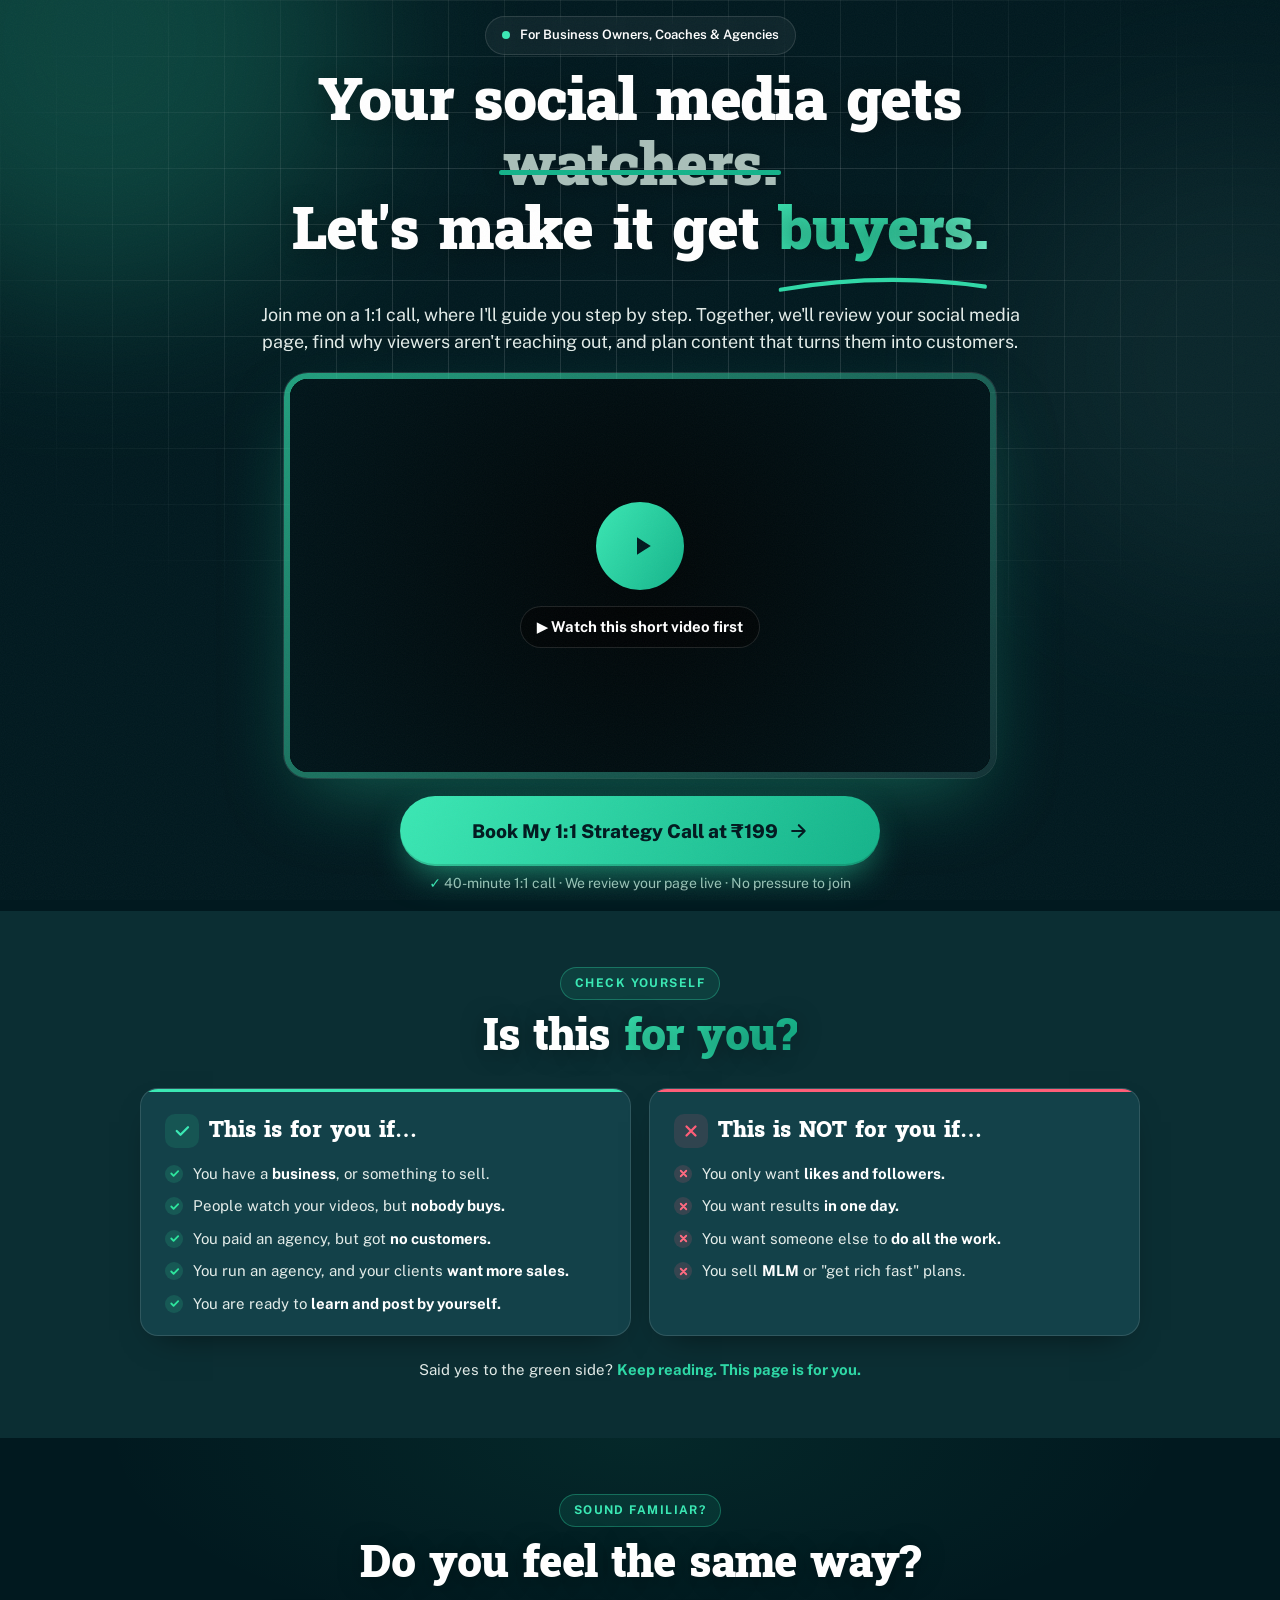
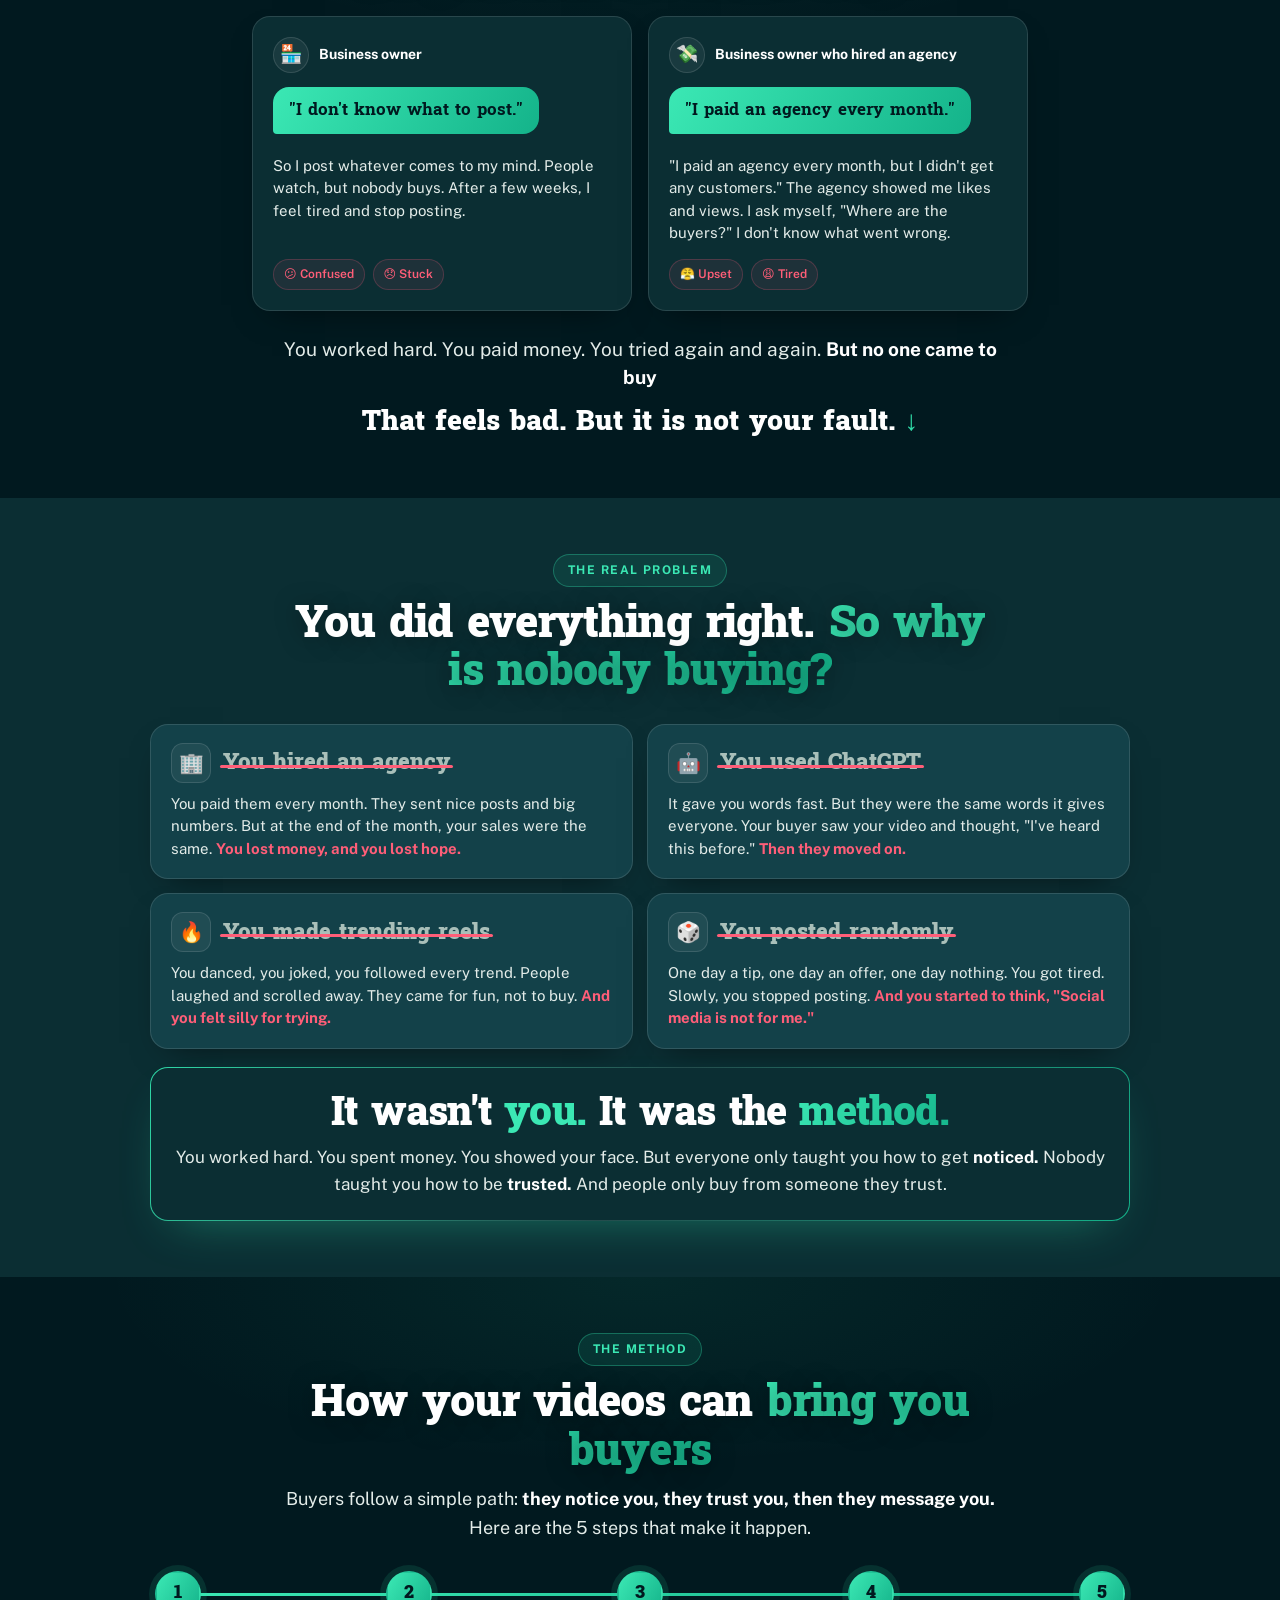
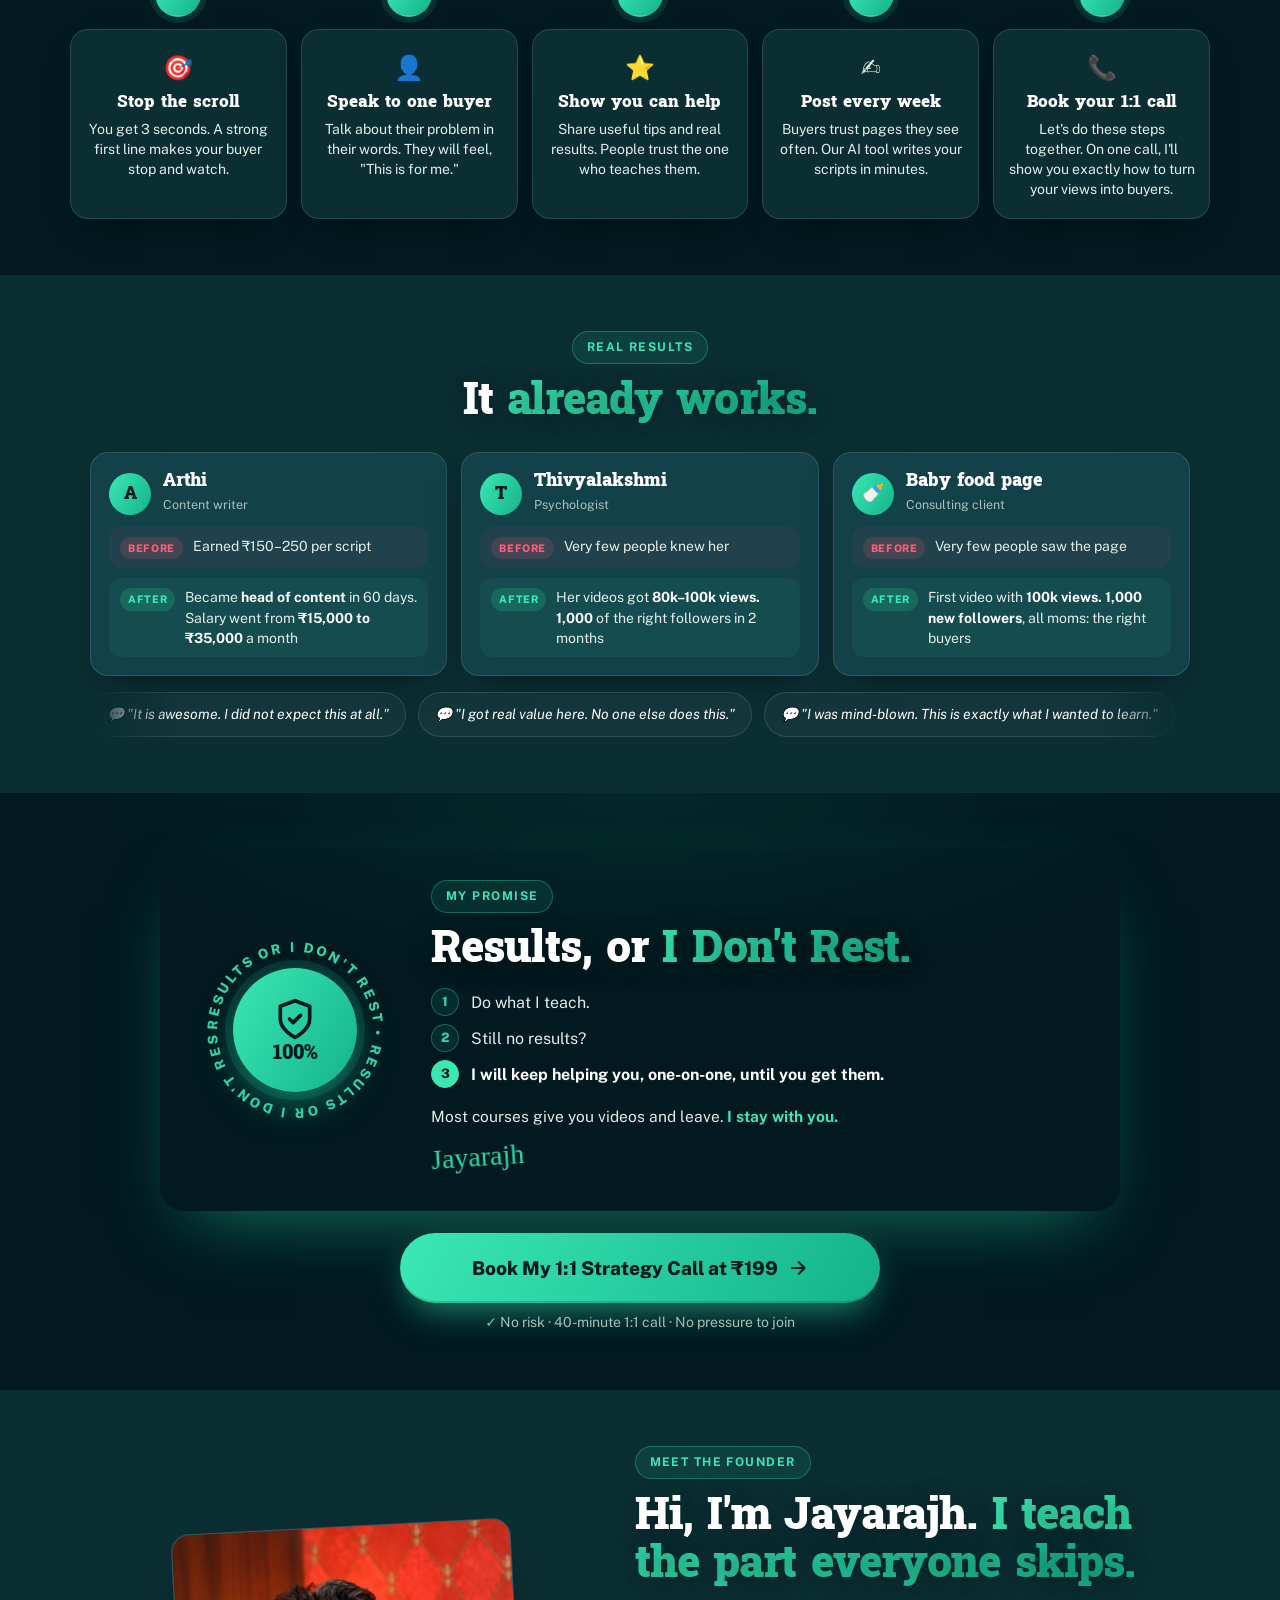
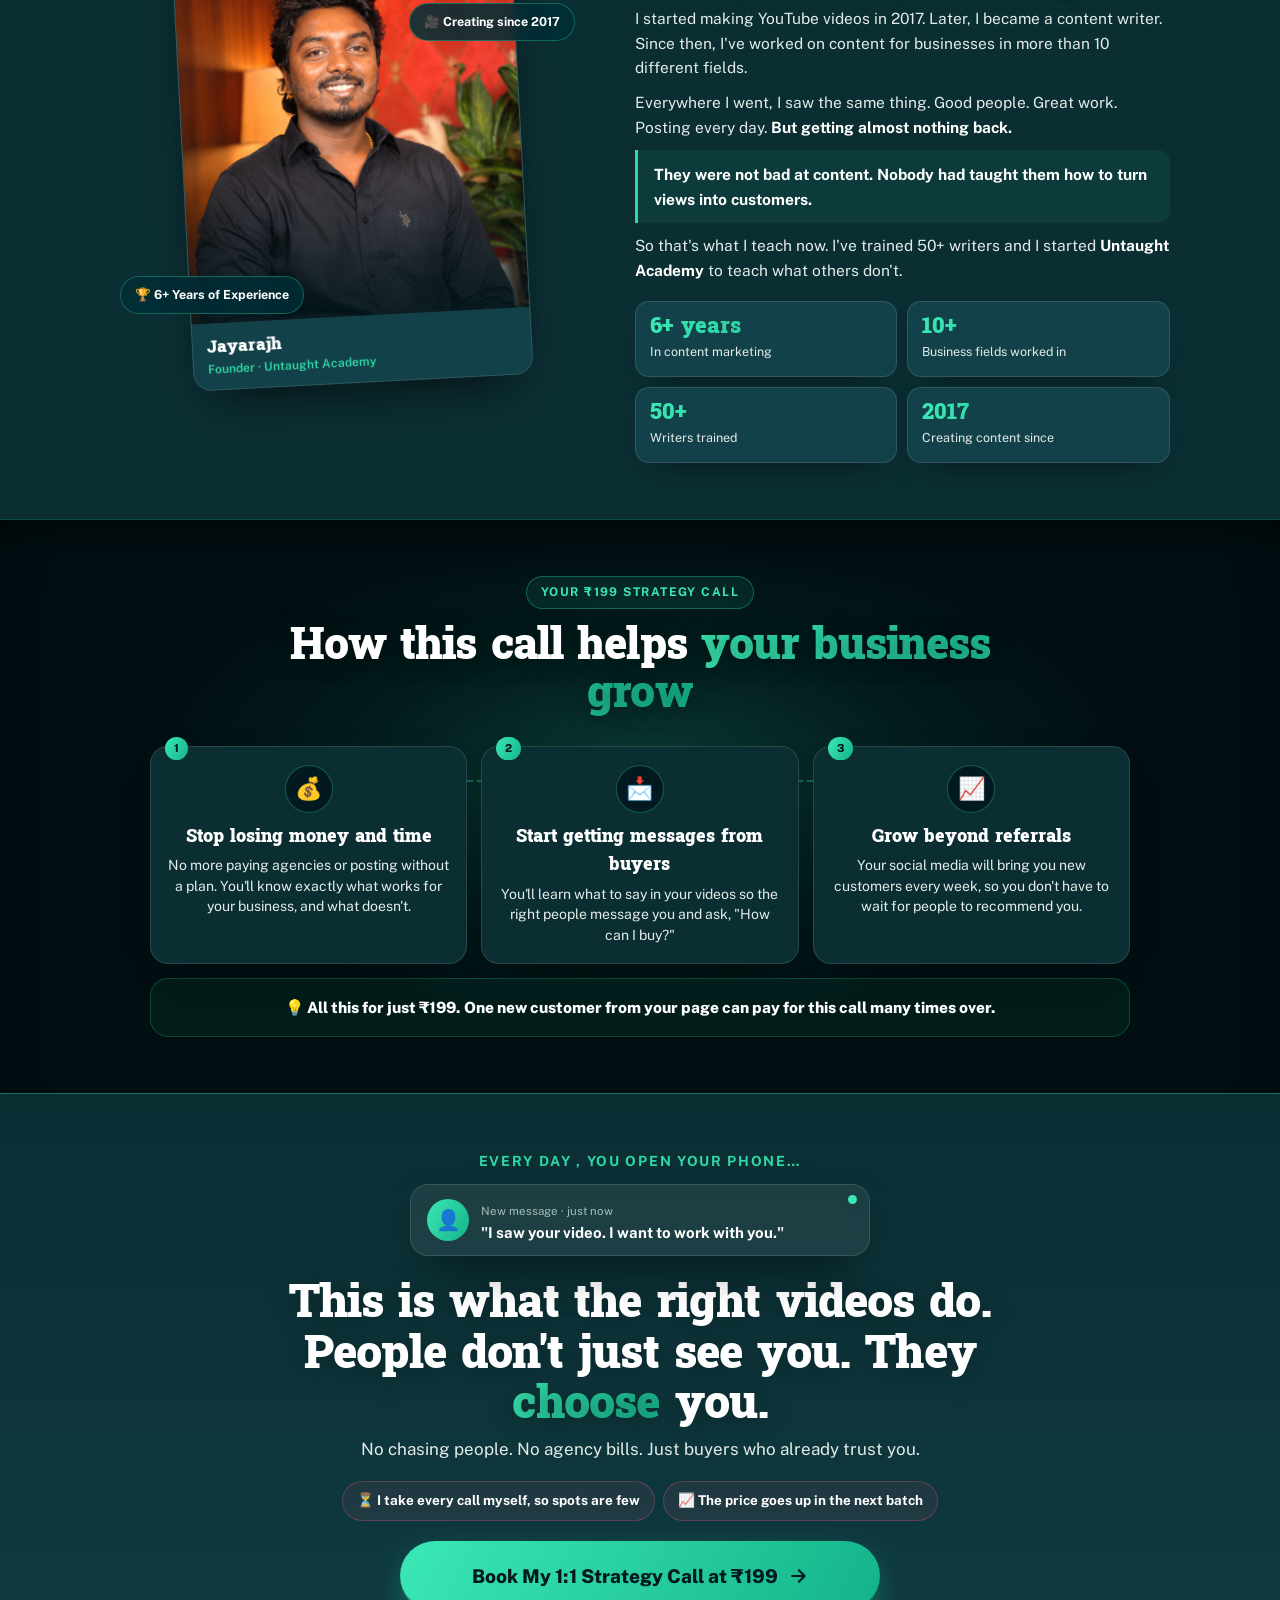
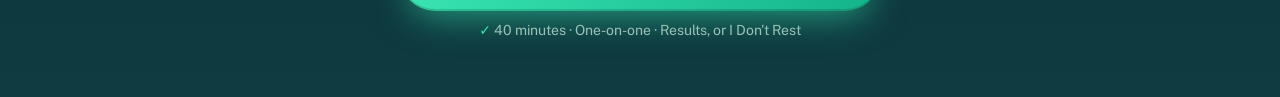
==== commit e0ed93d6: "Update print statement from 'Hello' to 'Goodbye'" ====
--- a/index.html
+++ b/index.html
@@ -18,7 +18,6 @@
 
 <!-- =========================================================
      SECTION 1 — TOP BAR
-     ========================================================= -->
 <div class="topbar">
   <span class="dot"></span>
   Getting views, but no sales? <strong>Here's what's missing.</strong>
@@ -783,7 +782,7 @@
           <figcaption><b>Jayarajh</b><small>Founder · Untaught Academy</small></figcaption>
         </figure>
         <span class="coach__float coach__float--1">🎥 Creating since 2017</span>
-        <span class="coach__float coach__float--2">🤝 Tamil Content Community</span>
+      <span class="coach__float coach__float--2">🏆 6+ Years of Experience</span>
       </div>
 
       <!-- TEXT -->
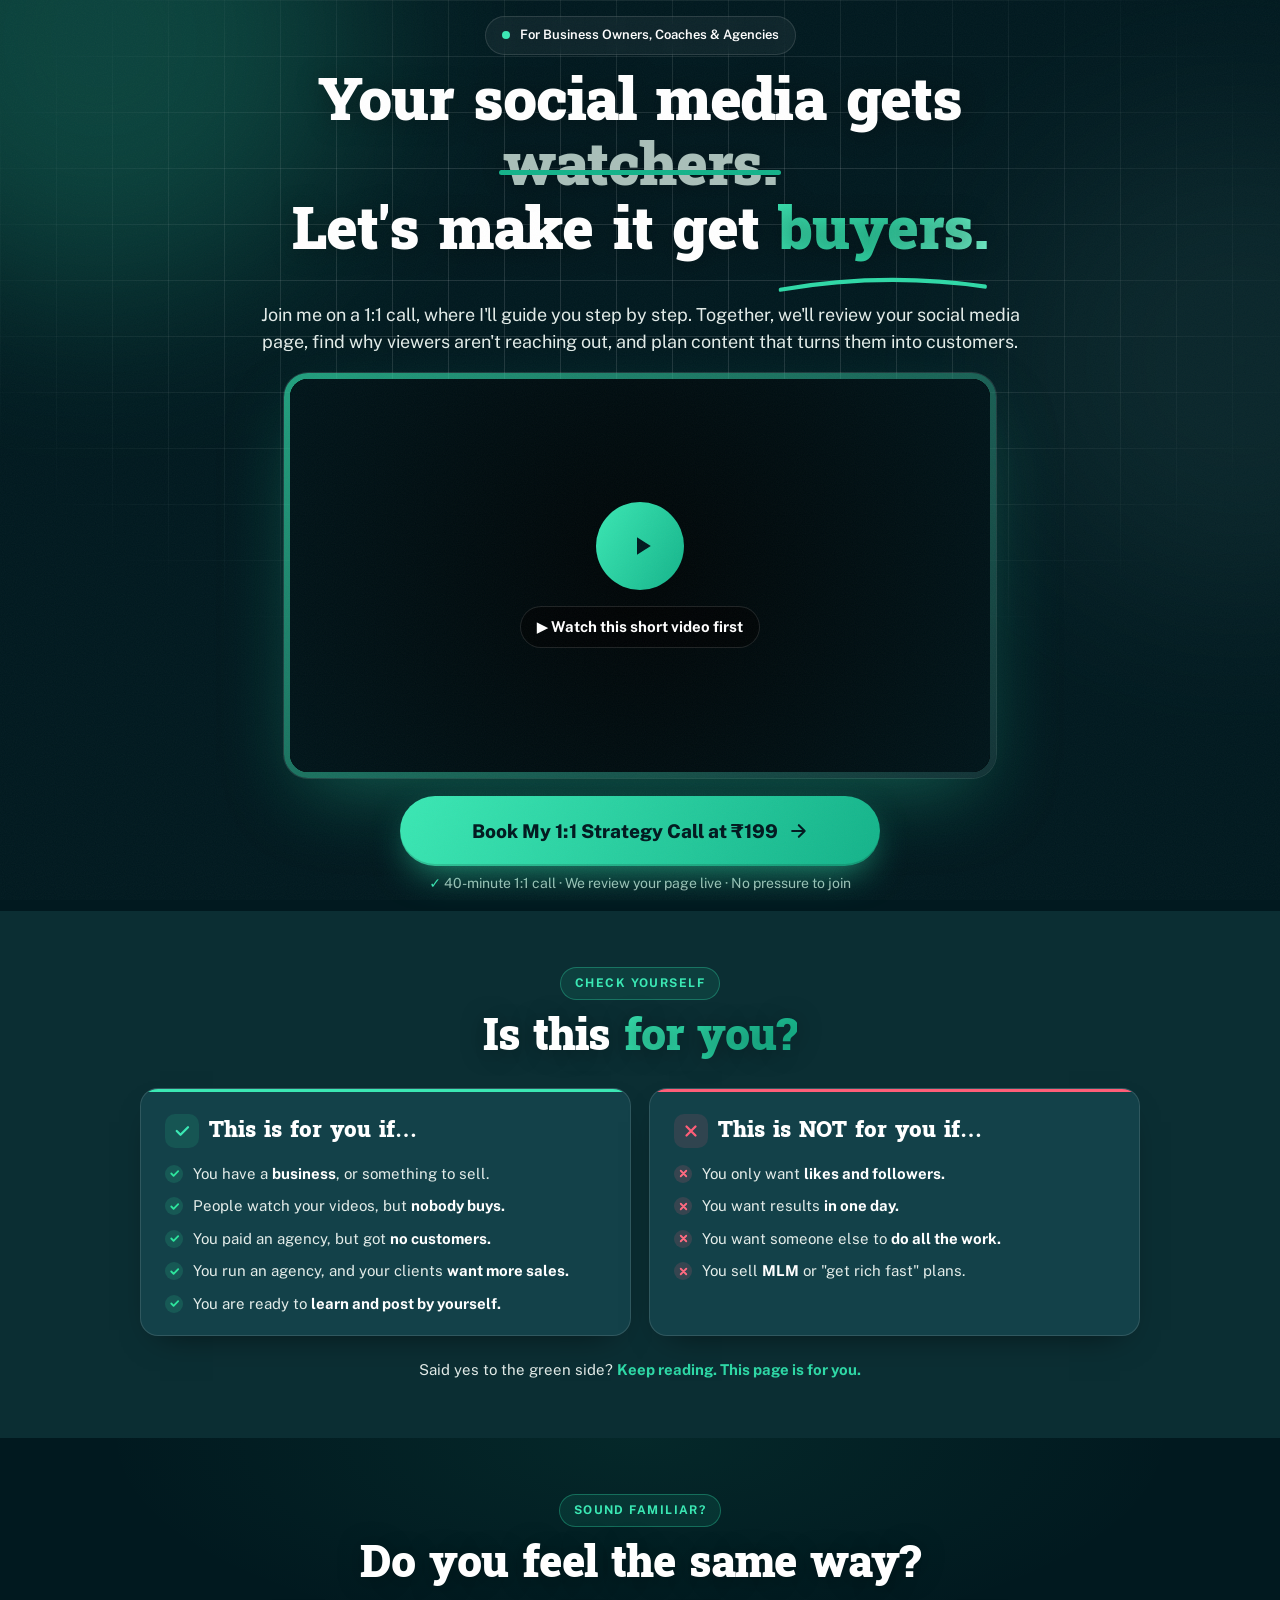
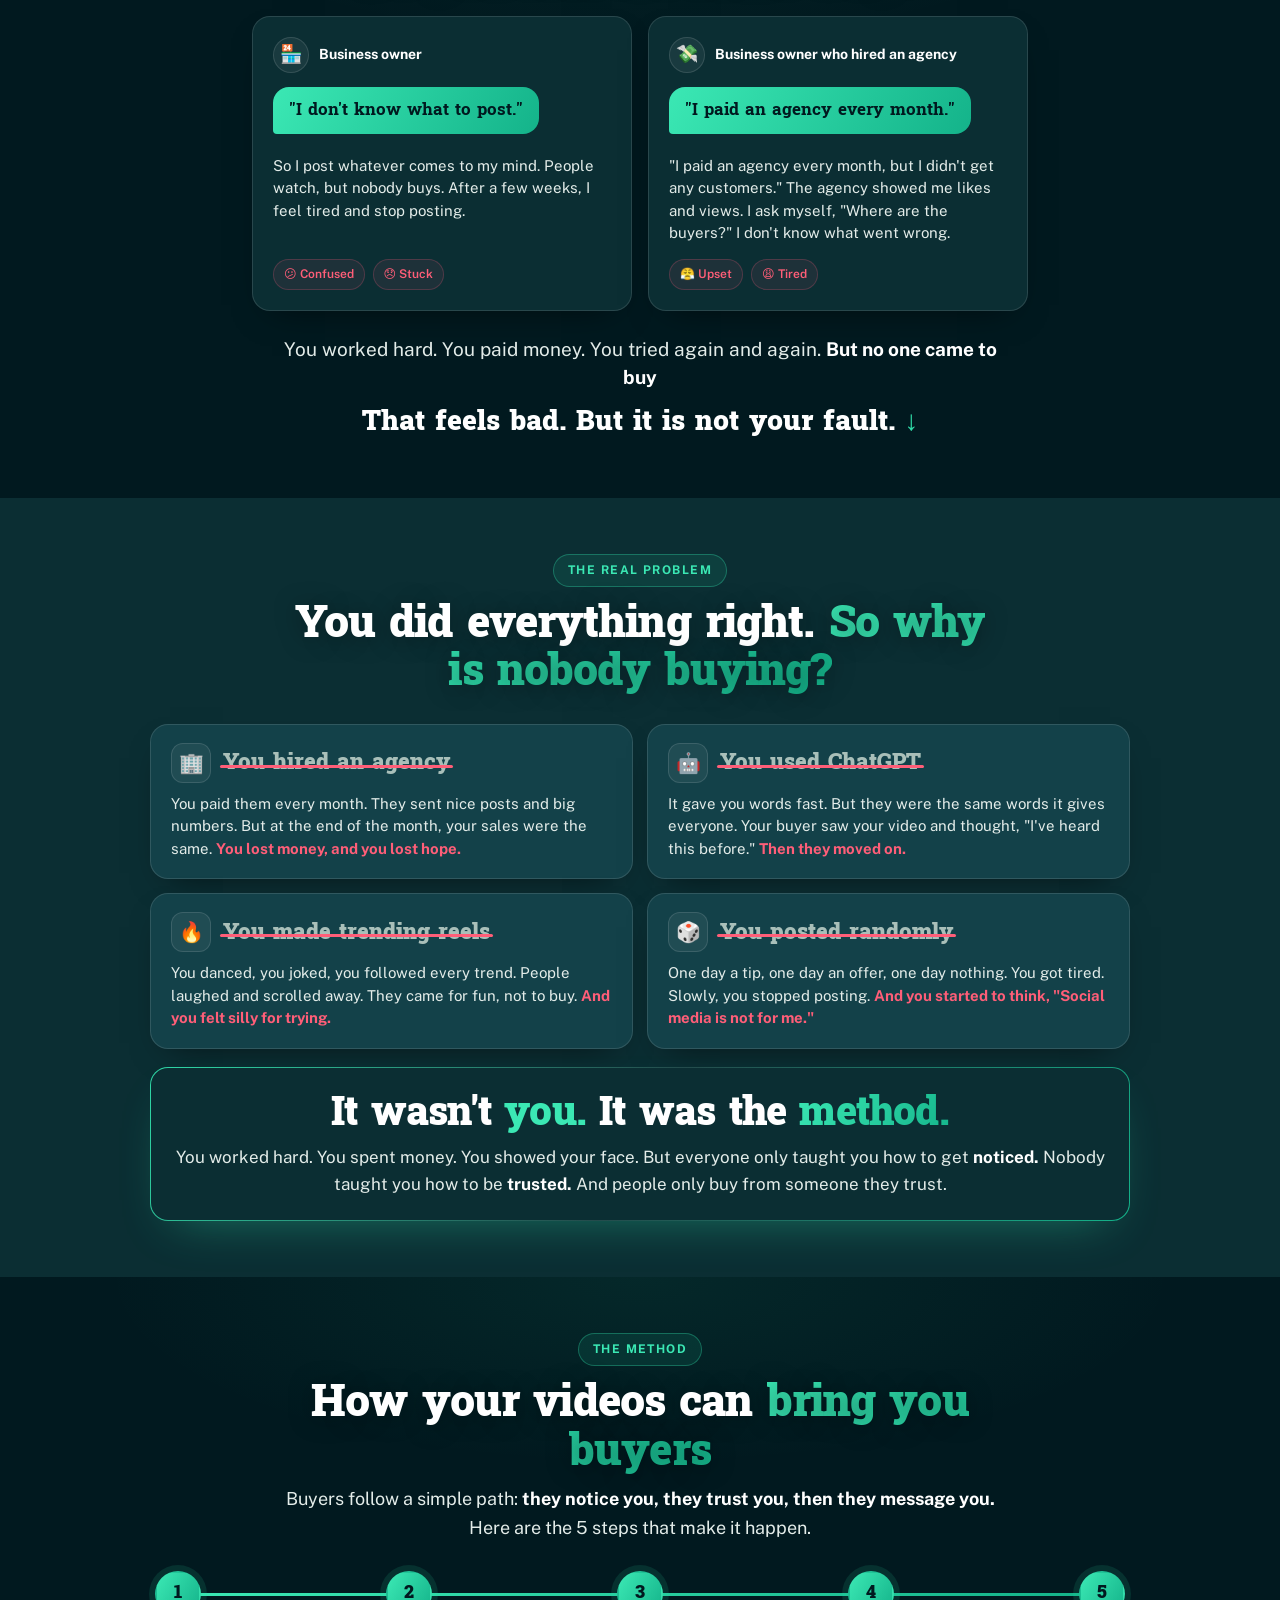
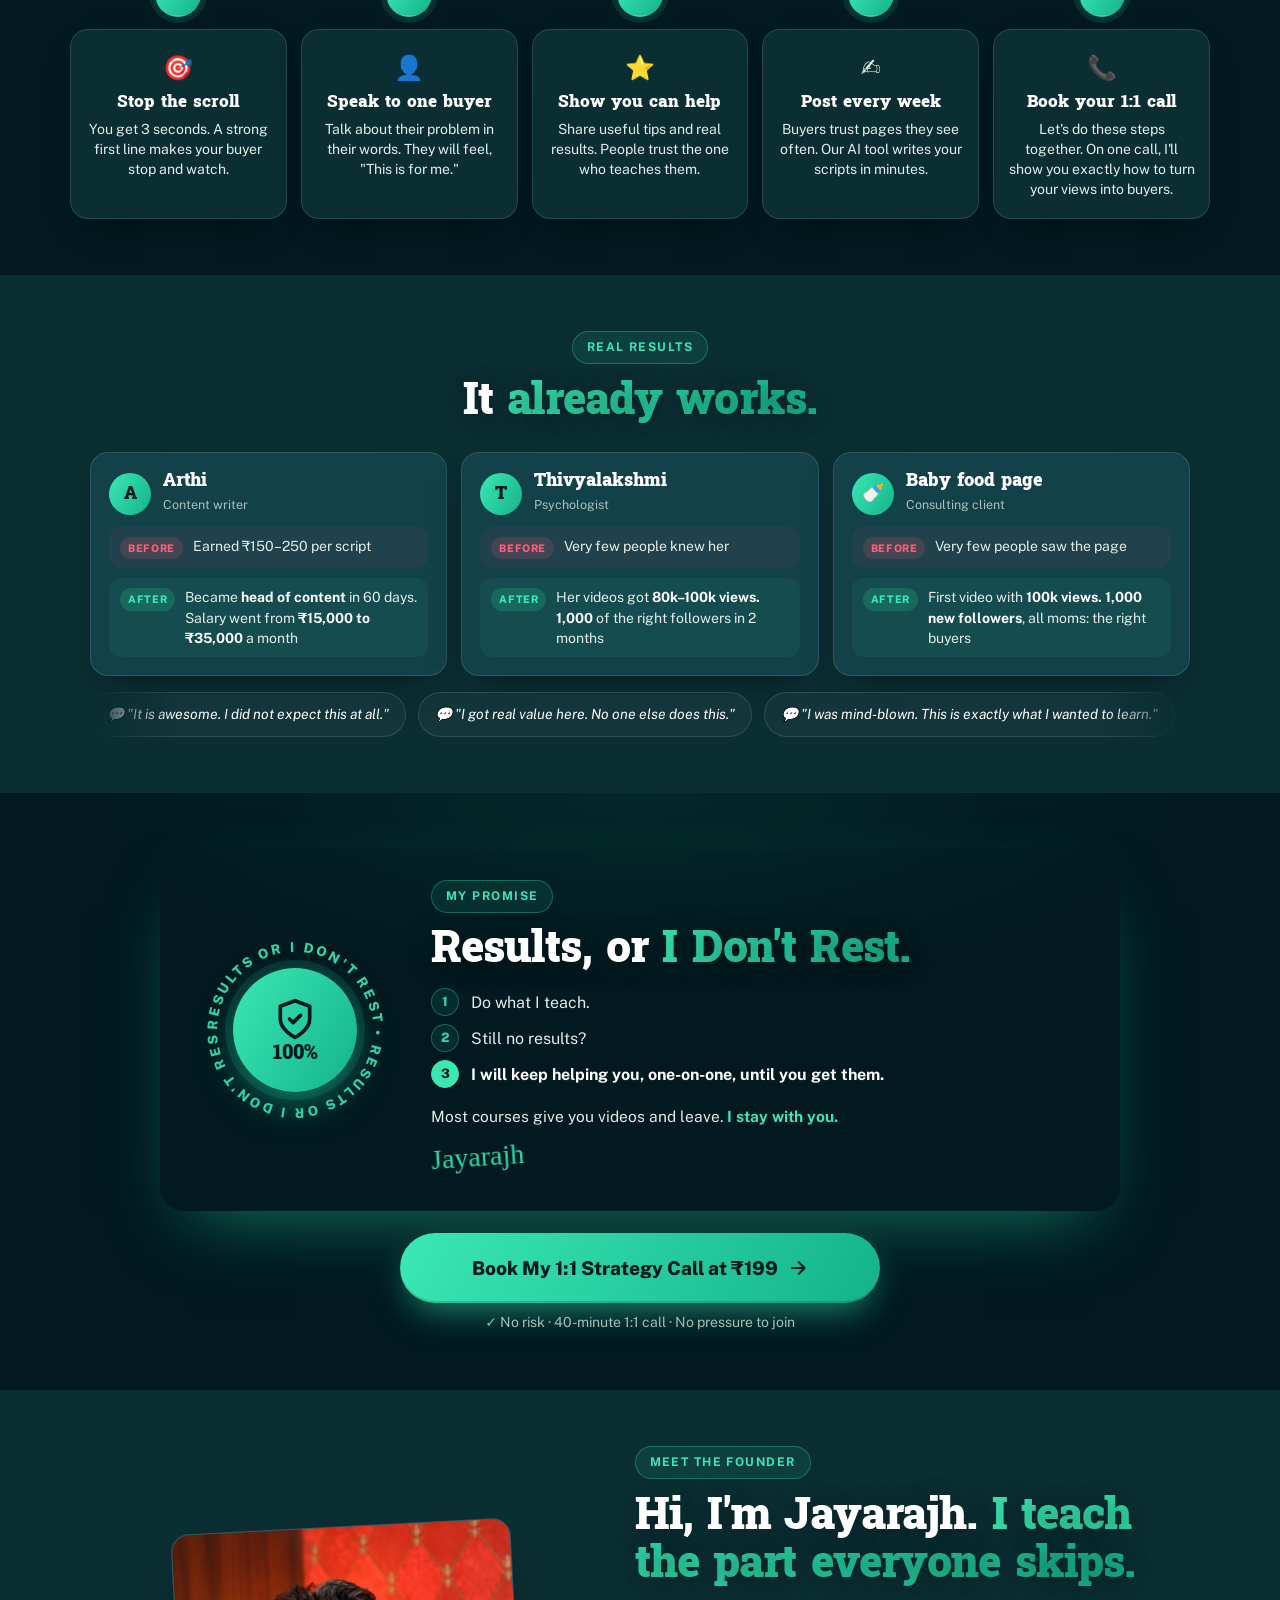
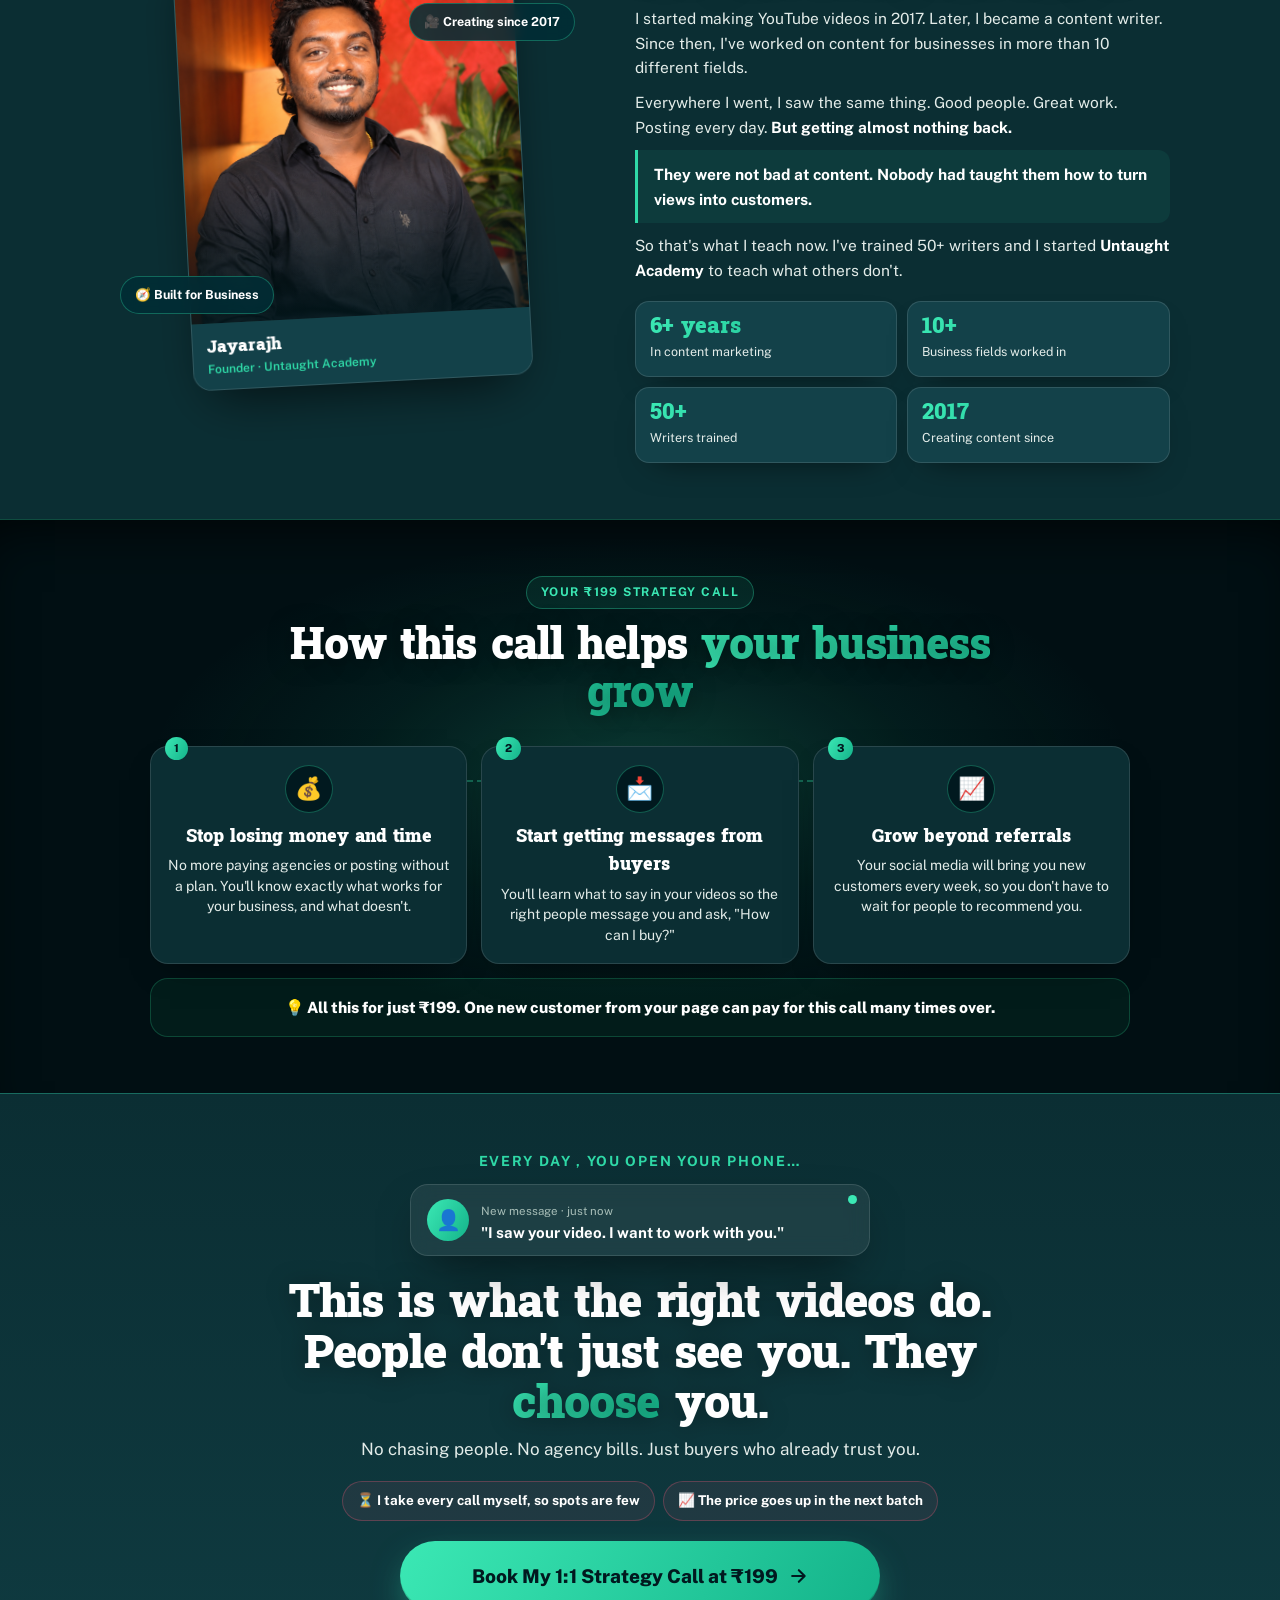
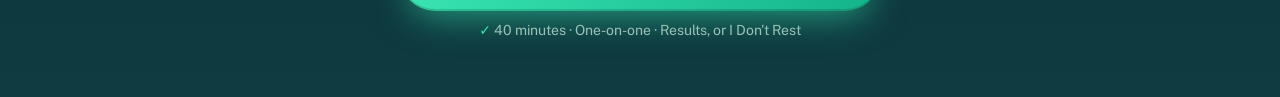
==== commit 6206b9e4: "Update index.html" ====
--- a/index.html
+++ b/index.html
@@ -782,7 +782,7 @@
           <figcaption><b>Jayarajh</b><small>Founder · Untaught Academy</small></figcaption>
         </figure>
         <span class="coach__float coach__float--1">🎥 Creating since 2017</span>
-      <span class="coach__float coach__float--2">🏆 6+ Years of Experience</span>
+      <span class="coach__float coach__float--2"> 🧭 Built for Business </span>
       </div>
 
       <!-- TEXT -->
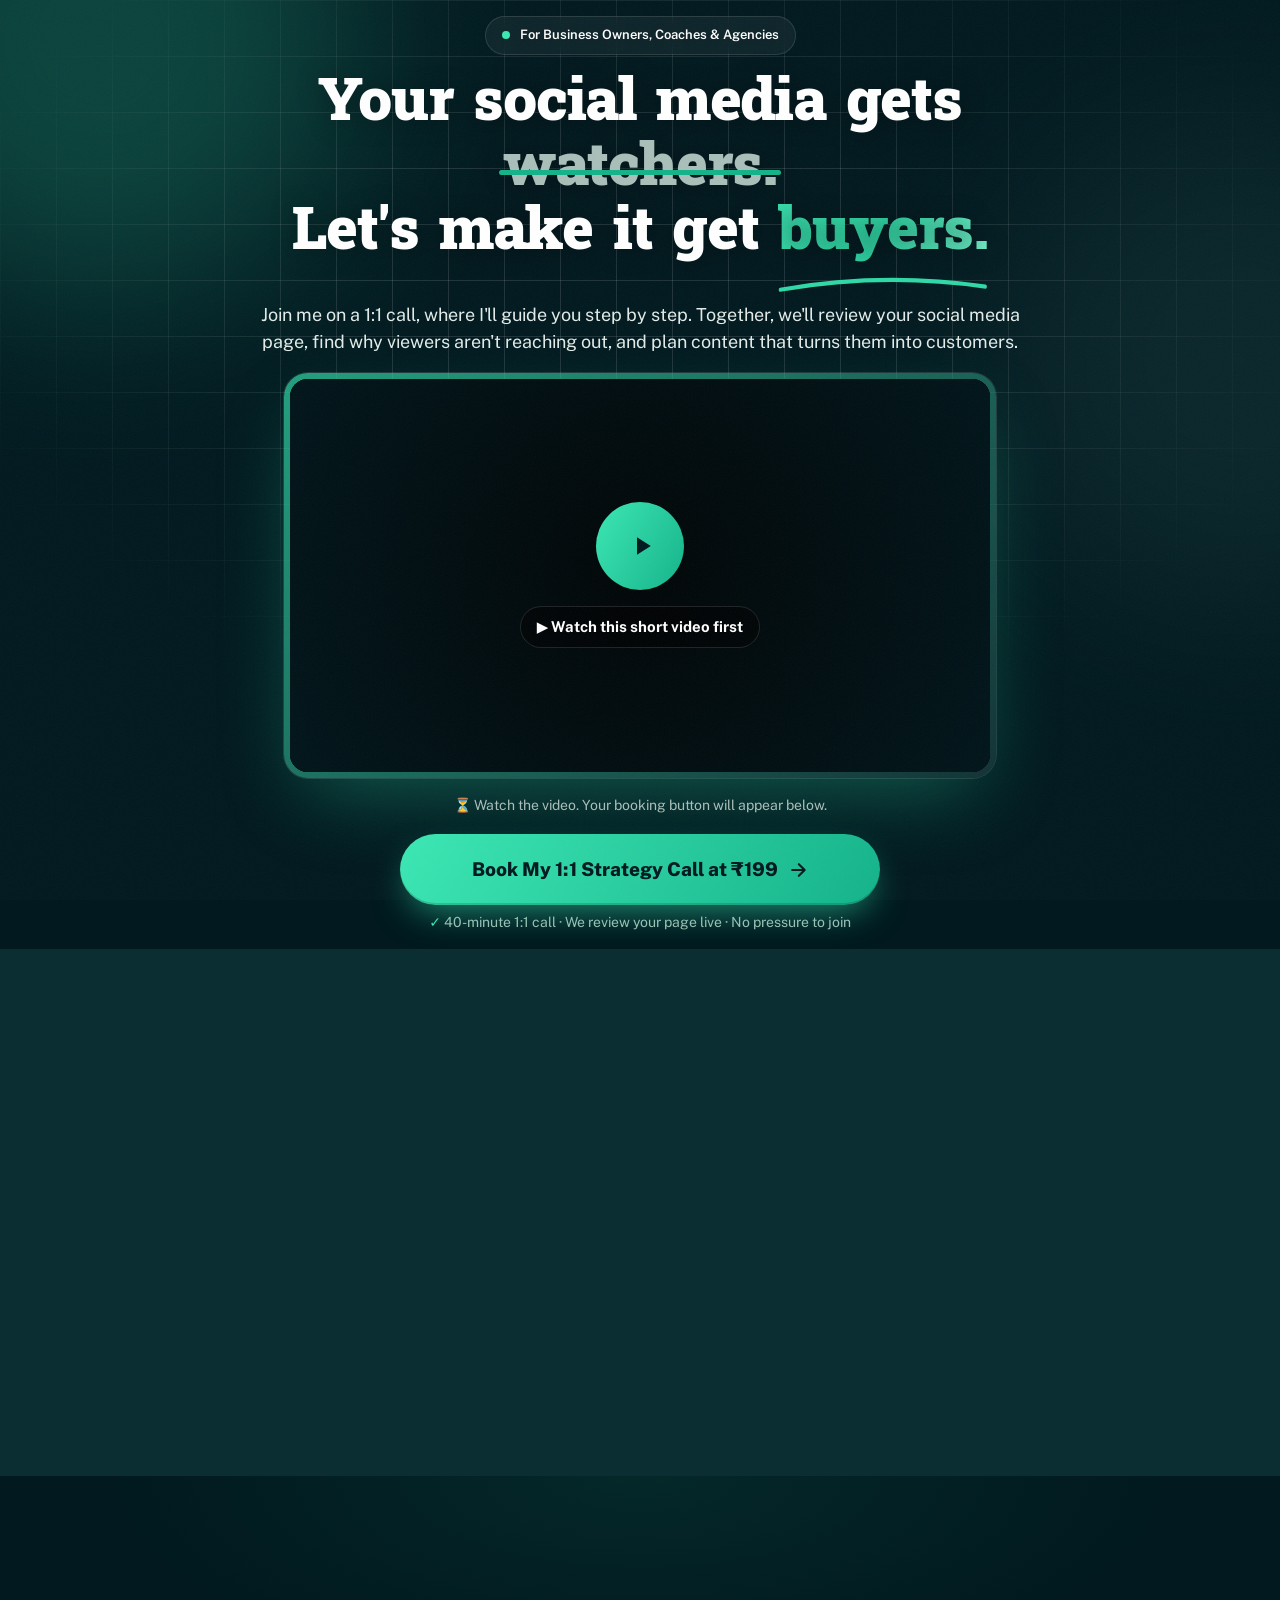
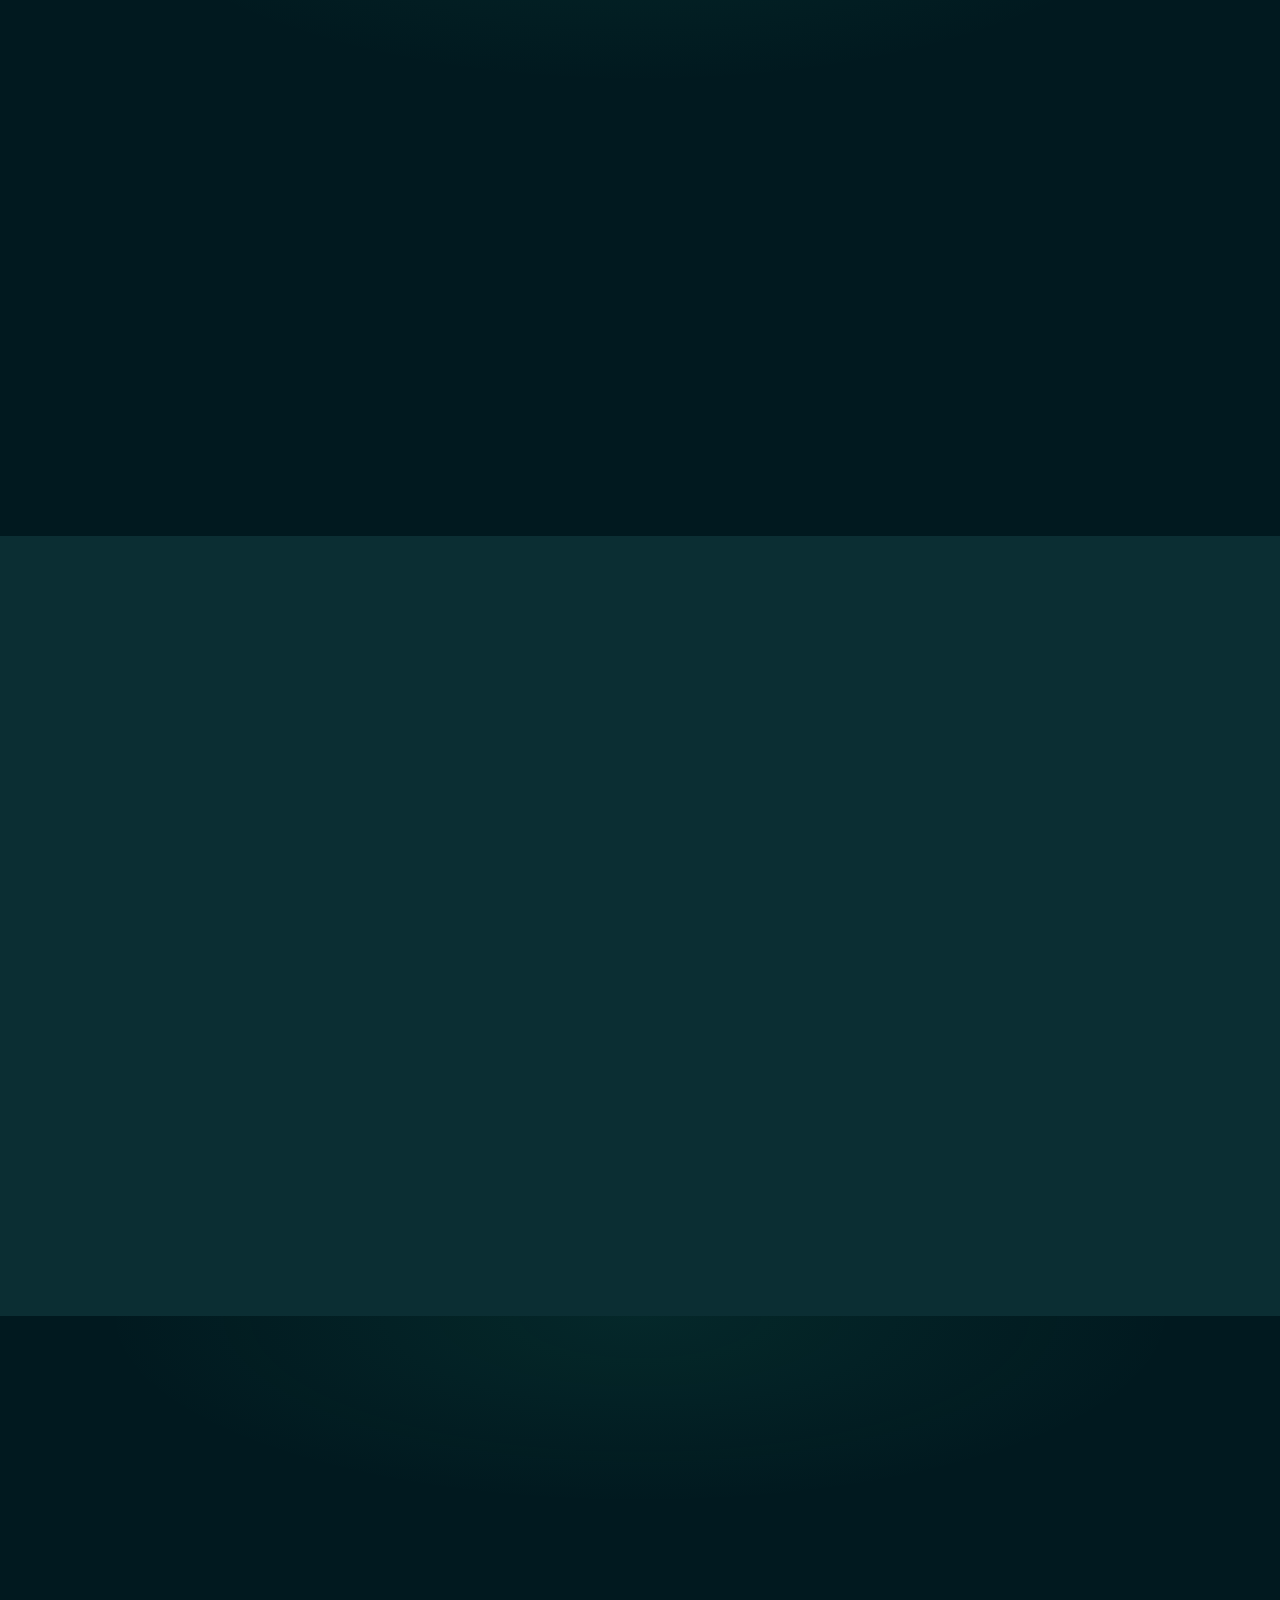
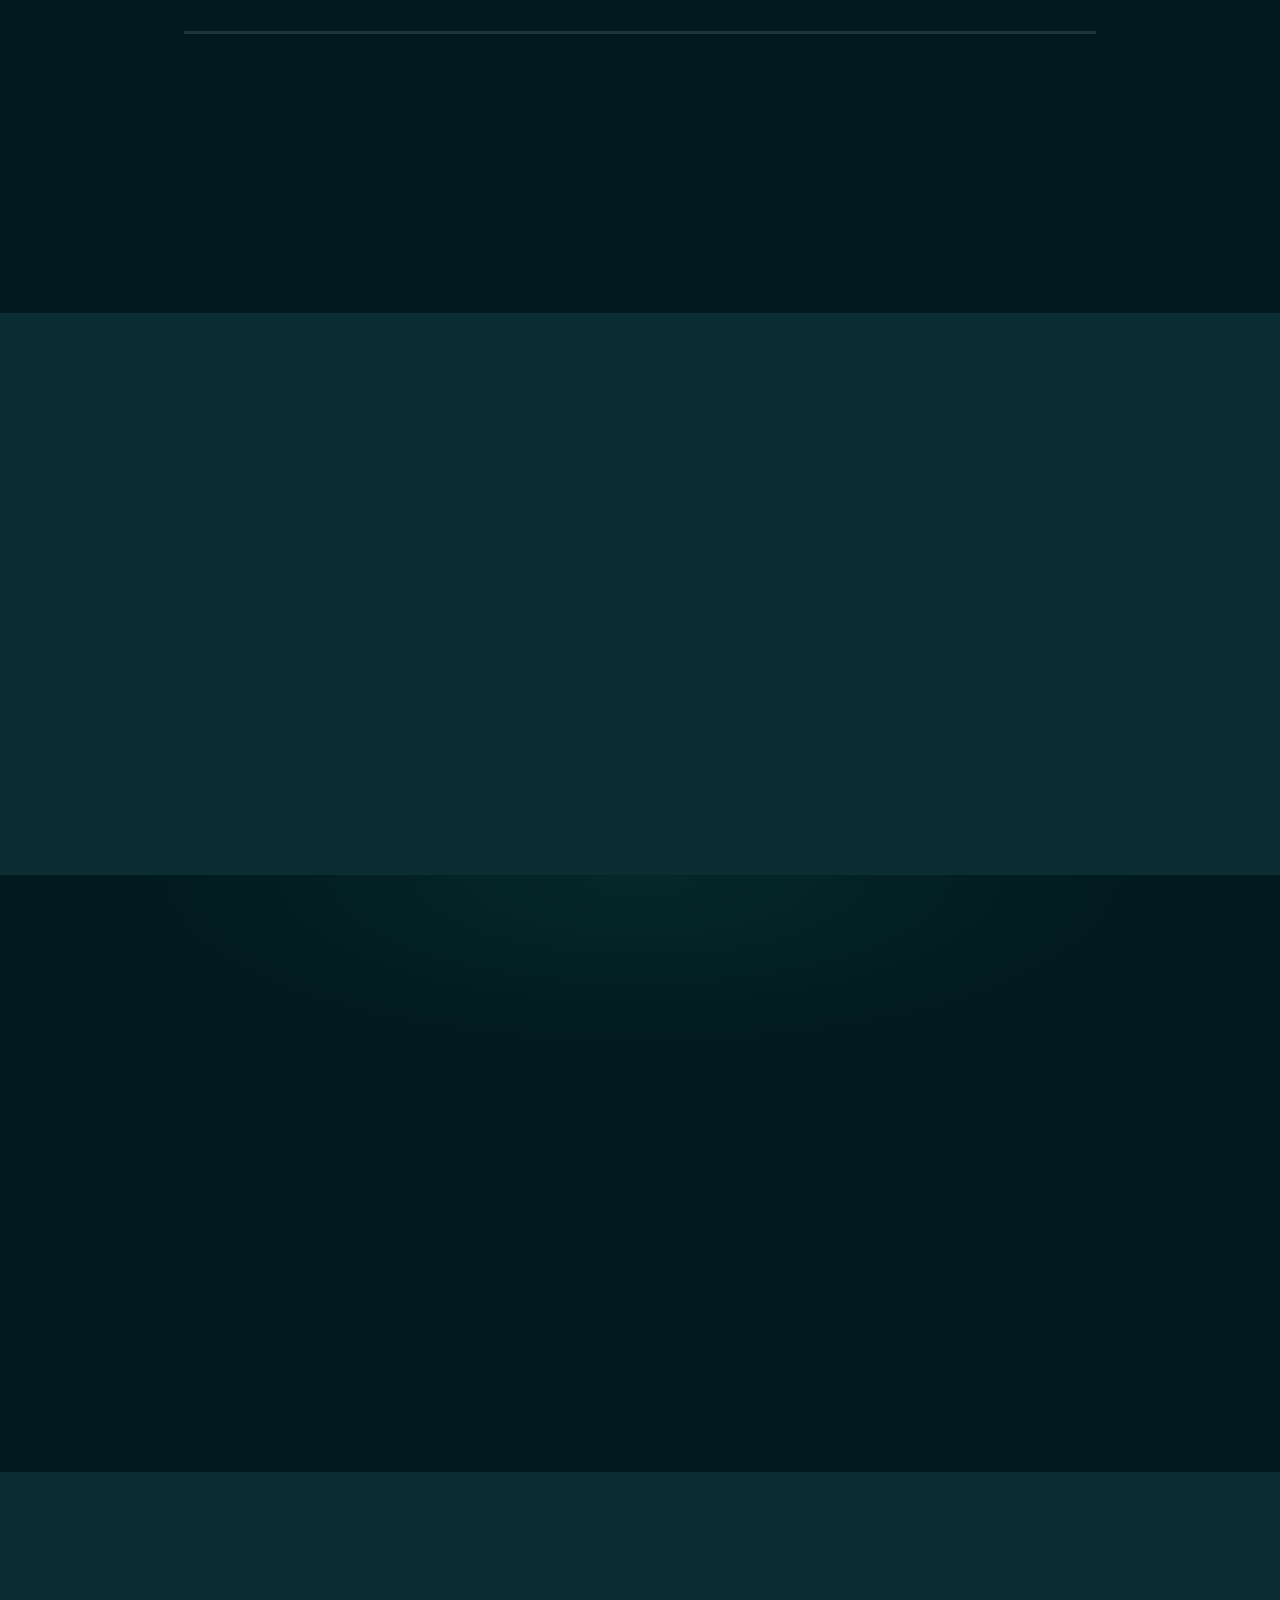
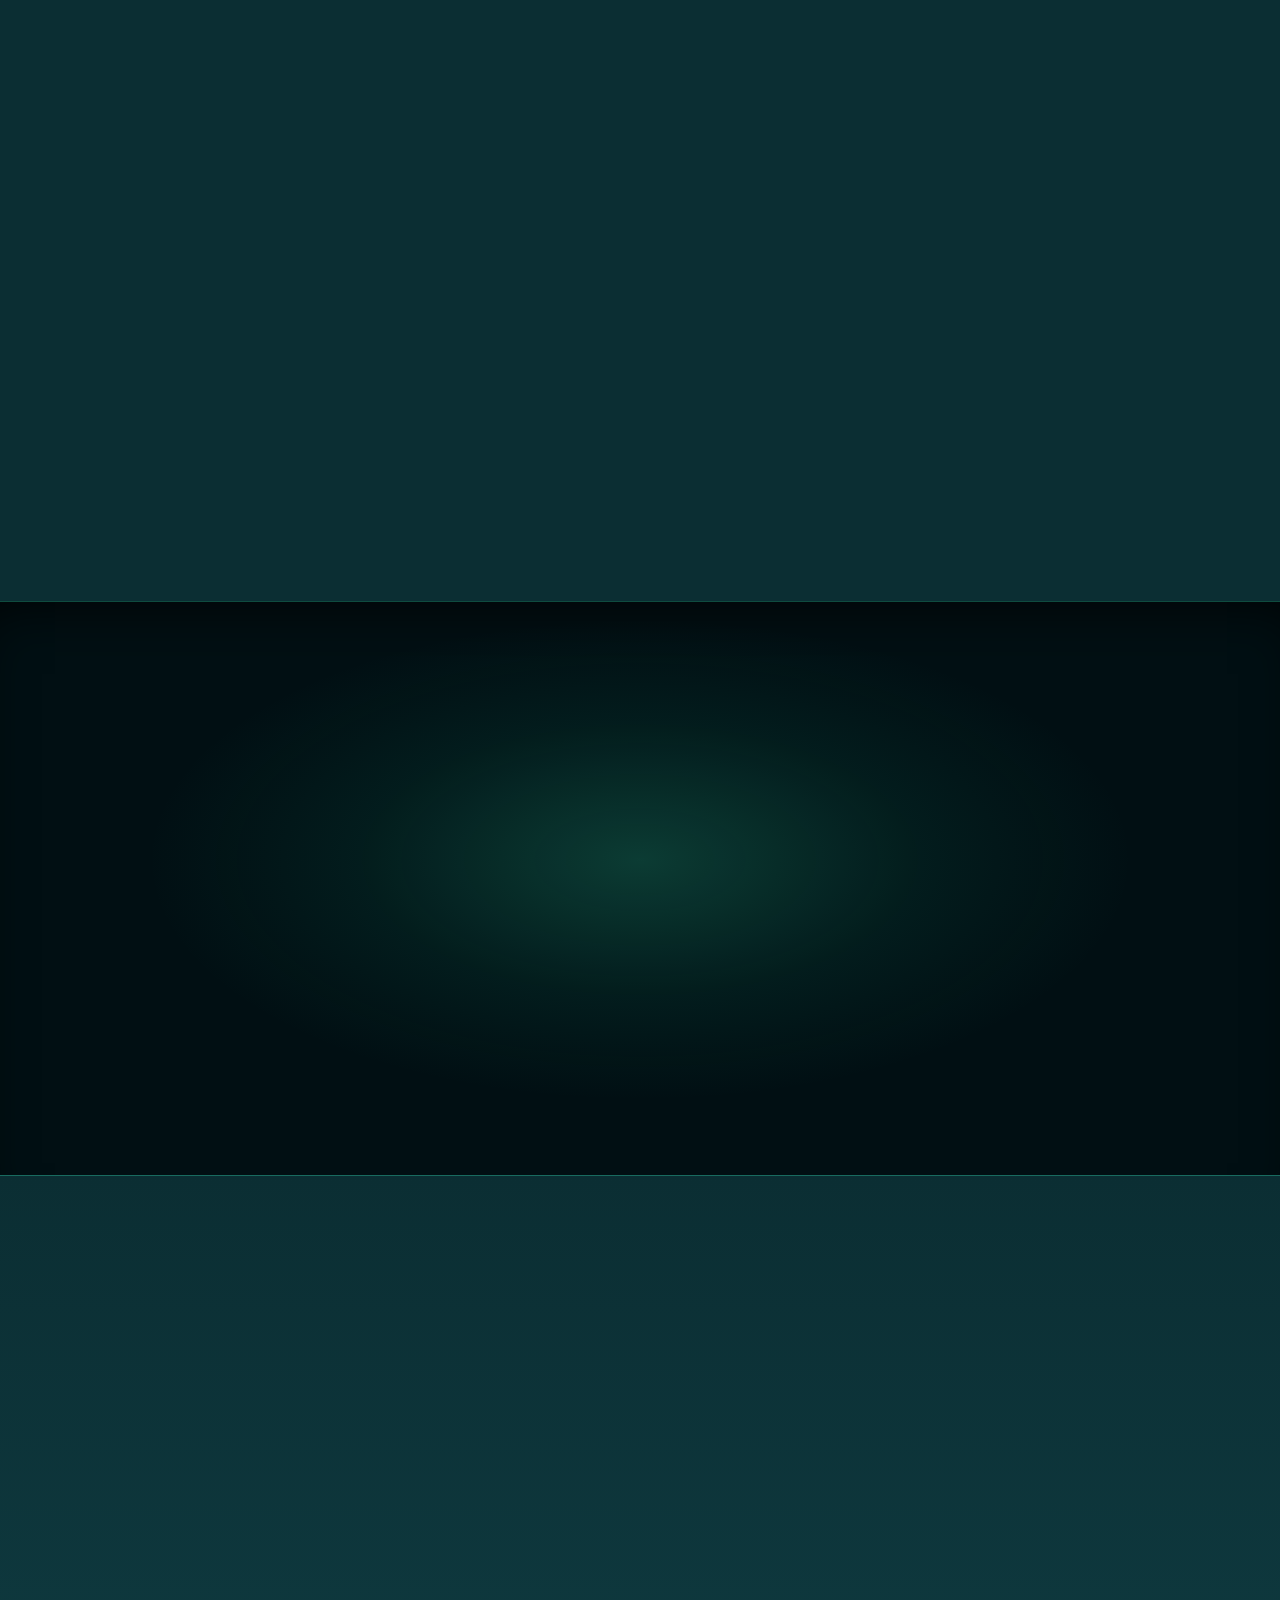
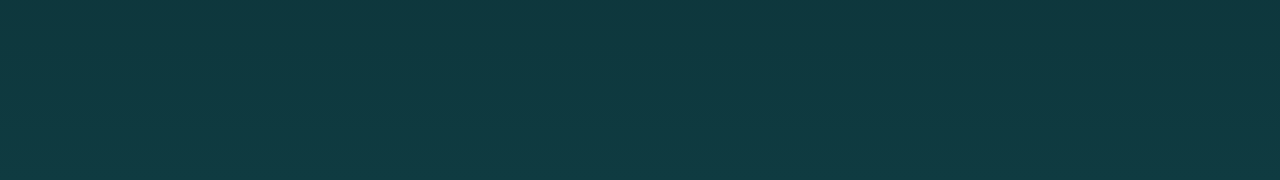
==== commit 4c2c8b2f: "hero link updated" ====
--- a/index.html
+++ b/index.html
@@ -68,9 +68,8 @@
 
       <!-- CTA -->
       <div class="cta-wrap" id="ctaWrap">
-        <a href="#book" class="btn" id="ctaBtn">
-    
-Book My 1:1 Strategy Call at ₹199
+        <a href="https://rzp.io/rzp/etI6Mv5" class="btn" id="ctaBtn">
+                Book My 1:1 Strategy Call at ₹199
           <svg viewBox="0 0 24 24" fill="none" stroke="currentColor" stroke-width="2.5" stroke-linecap="round" stroke-linejoin="round"><path d="M5 12h14M13 5l7 7-7 7"/></svg>
         </a>
         <p class="cta-note"><b>✓</b> 40-minute 1:1 call · We review your page live · No pressure to join</p>
@@ -755,7 +754,7 @@
 
     <!-- CTA -->
     <div class="gtee__cta reveal">
-      <a href="#book" class="btn">
+      <a href="https://rzp.io/rzp/etI6Mv5" class="btn">
     Book My 1:1 Strategy Call at ₹199
         <svg viewBox="0 0 24 24" fill="none" stroke="currentColor" stroke-width="2.5" stroke-linecap="round" stroke-linejoin="round"><path d="M5 12h14M13 5l7 7-7 7"/></svg>
       </a>
@@ -848,7 +847,7 @@
     </div>
 
     <!-- <div class="call__cta reveal">
-      <a href="#book" class="btn">
+      <a href="https://rzp.io/rzp/etI6Mv5" class="btn">
         Book My ₹199 Strategy Call
         <svg viewBox="0 0 24 24" fill="none" stroke="currentColor" stroke-width="2.5" stroke-linecap="round" stroke-linejoin="round"><path d="M5 12h14M13 5l7 7-7 7"/></svg>
       </a>
@@ -947,7 +946,7 @@
         <span>📈 The price goes up in the next batch</span>
       </div>
 
-      <a href="#book" class="btn final__btn">
+      <a href="https://rzp.io/rzp/etI6Mv5" class="btn final__btn">
        Book My 1:1 Strategy Call at ₹199
         <svg viewBox="0 0 24 24" fill="none" stroke="currentColor" stroke-width="2.5" stroke-linecap="round" stroke-linejoin="round"><path d="M5 12h14M13 5l7 7-7 7"/></svg>
       </a>
@@ -964,7 +963,7 @@
      ========================================================= -->
 <div class="sticky-cta" id="stickyCta">
   <div class="sticky-cta__text"><b>₹199 strategy call</b><small>40 min · 1:1 · Few spots left</small></div>
-  <a href="#book" class="sticky-cta__btn">Book Now →</a>
+  <a href="https://rzp.io/rzp/etI6Mv5" class="sticky-cta__btn">Book Now →</a>
 </div>
 
 
@@ -981,7 +980,7 @@
       <small><strong>₹199</strong> · 40 min · Few spots left</small>
     </div>
   </div>
-  <a href="#book" class="m-sticky__btn">Book Now
+  <a href="https://rzp.io/rzp/etI6Mv5" class="m-sticky__btn">Book Now
     <svg viewBox="0 0 24 24" fill="none" stroke="currentColor" stroke-width="2.6" stroke-linecap="round" stroke-linejoin="round"><path d="M5 12h14M13 5l7 7-7 7"/></svg>
   </a>
 </div>
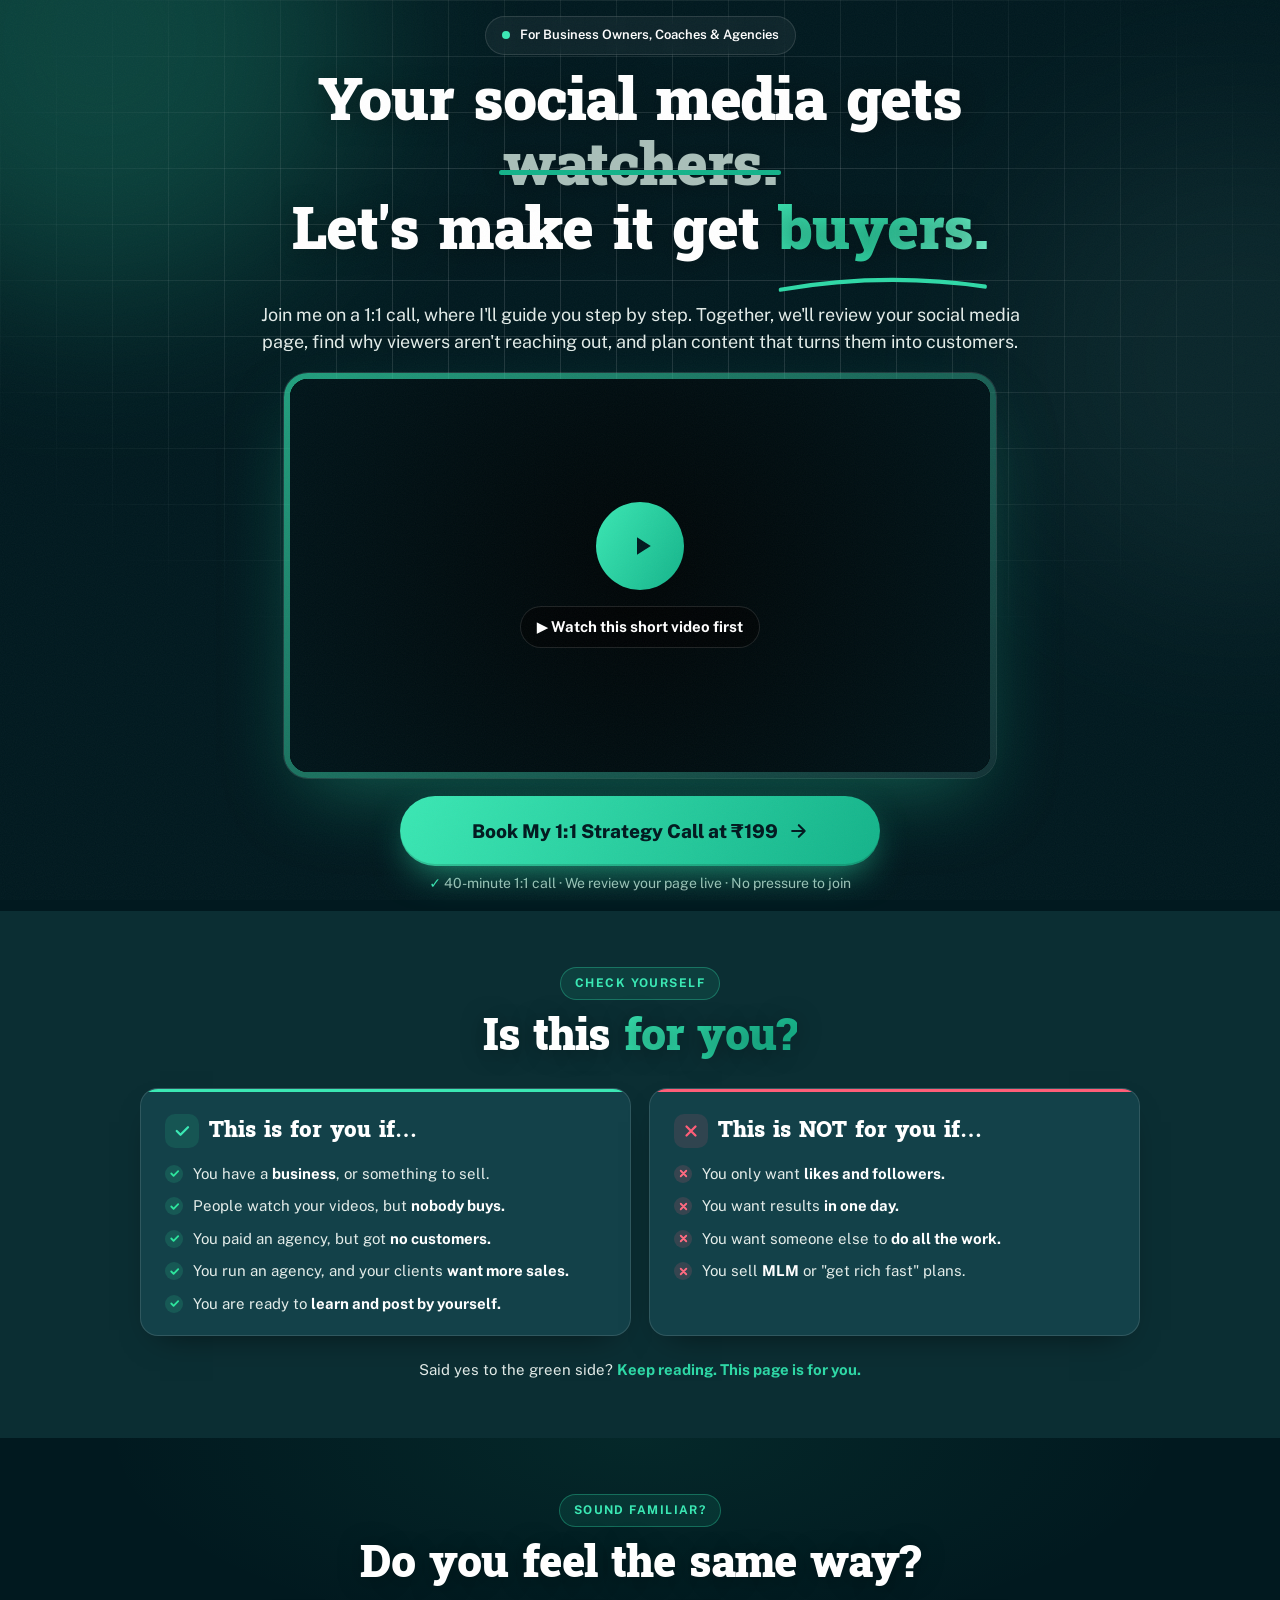
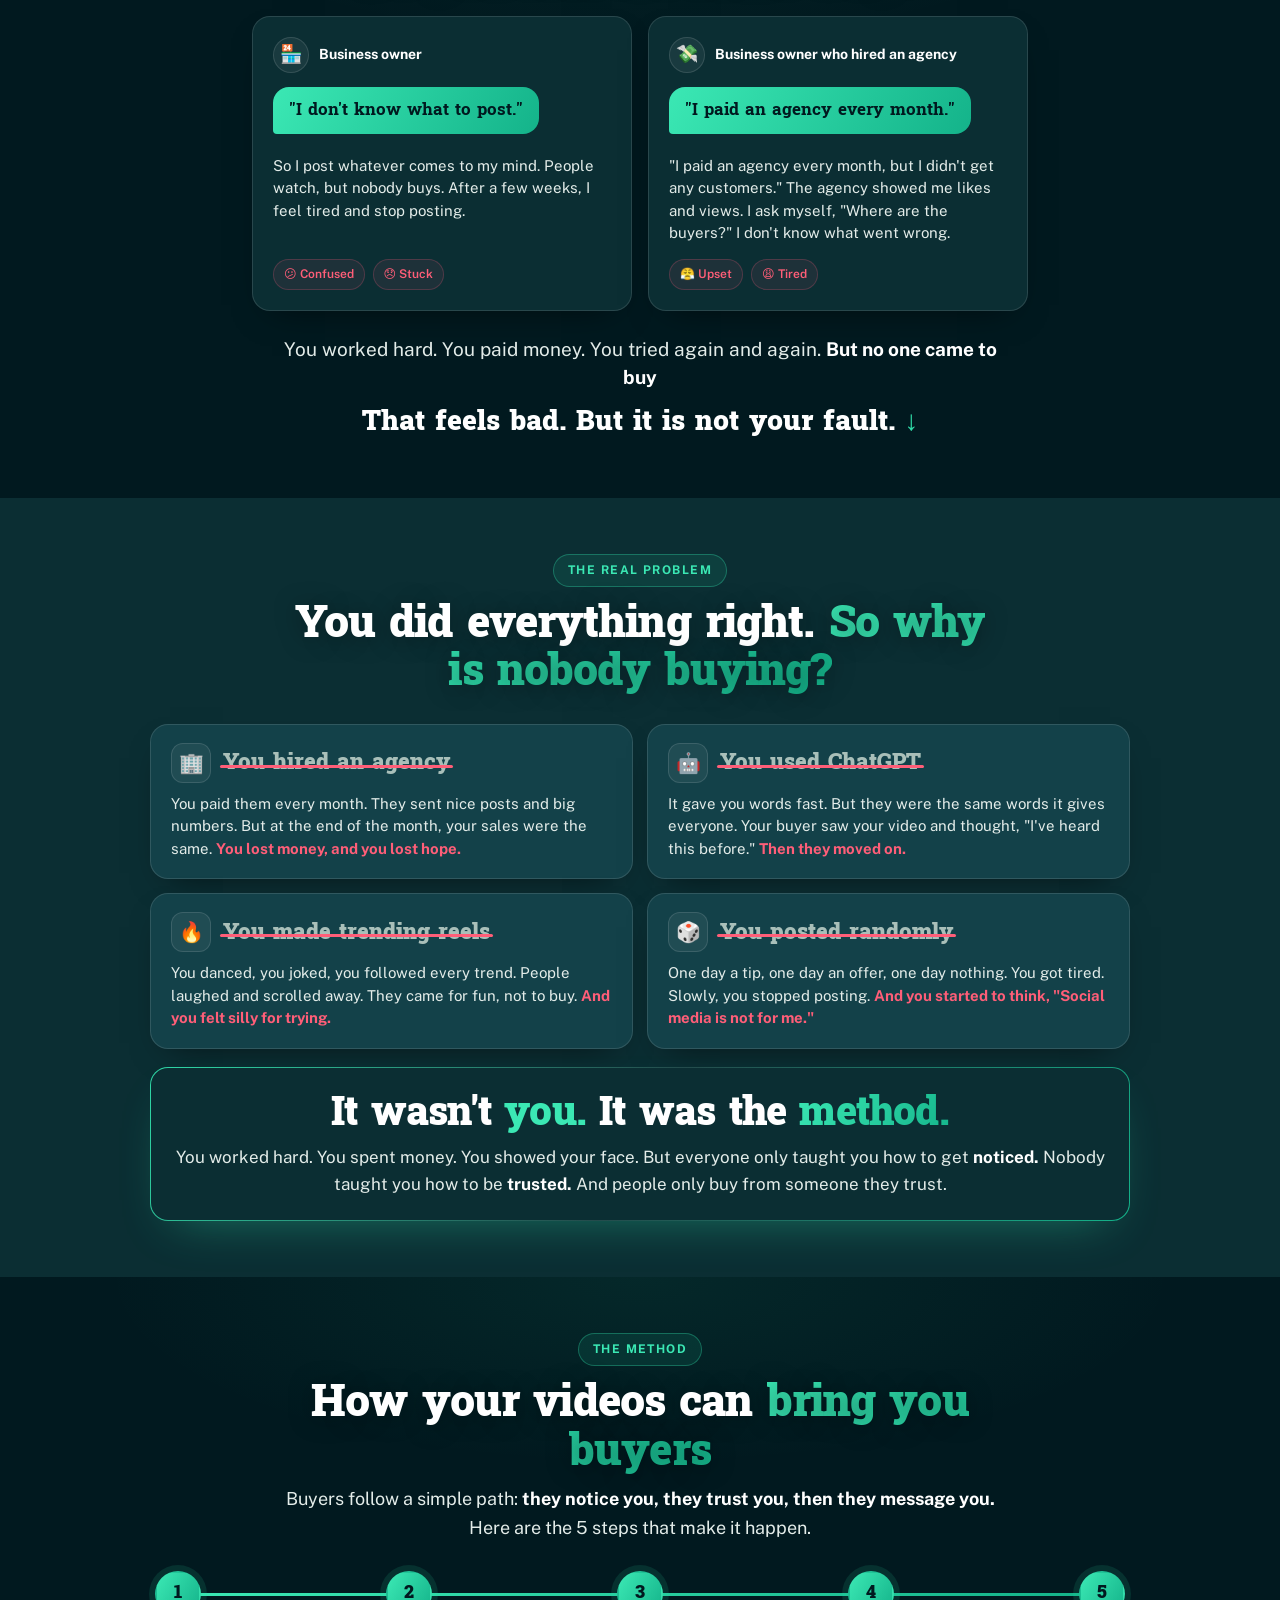
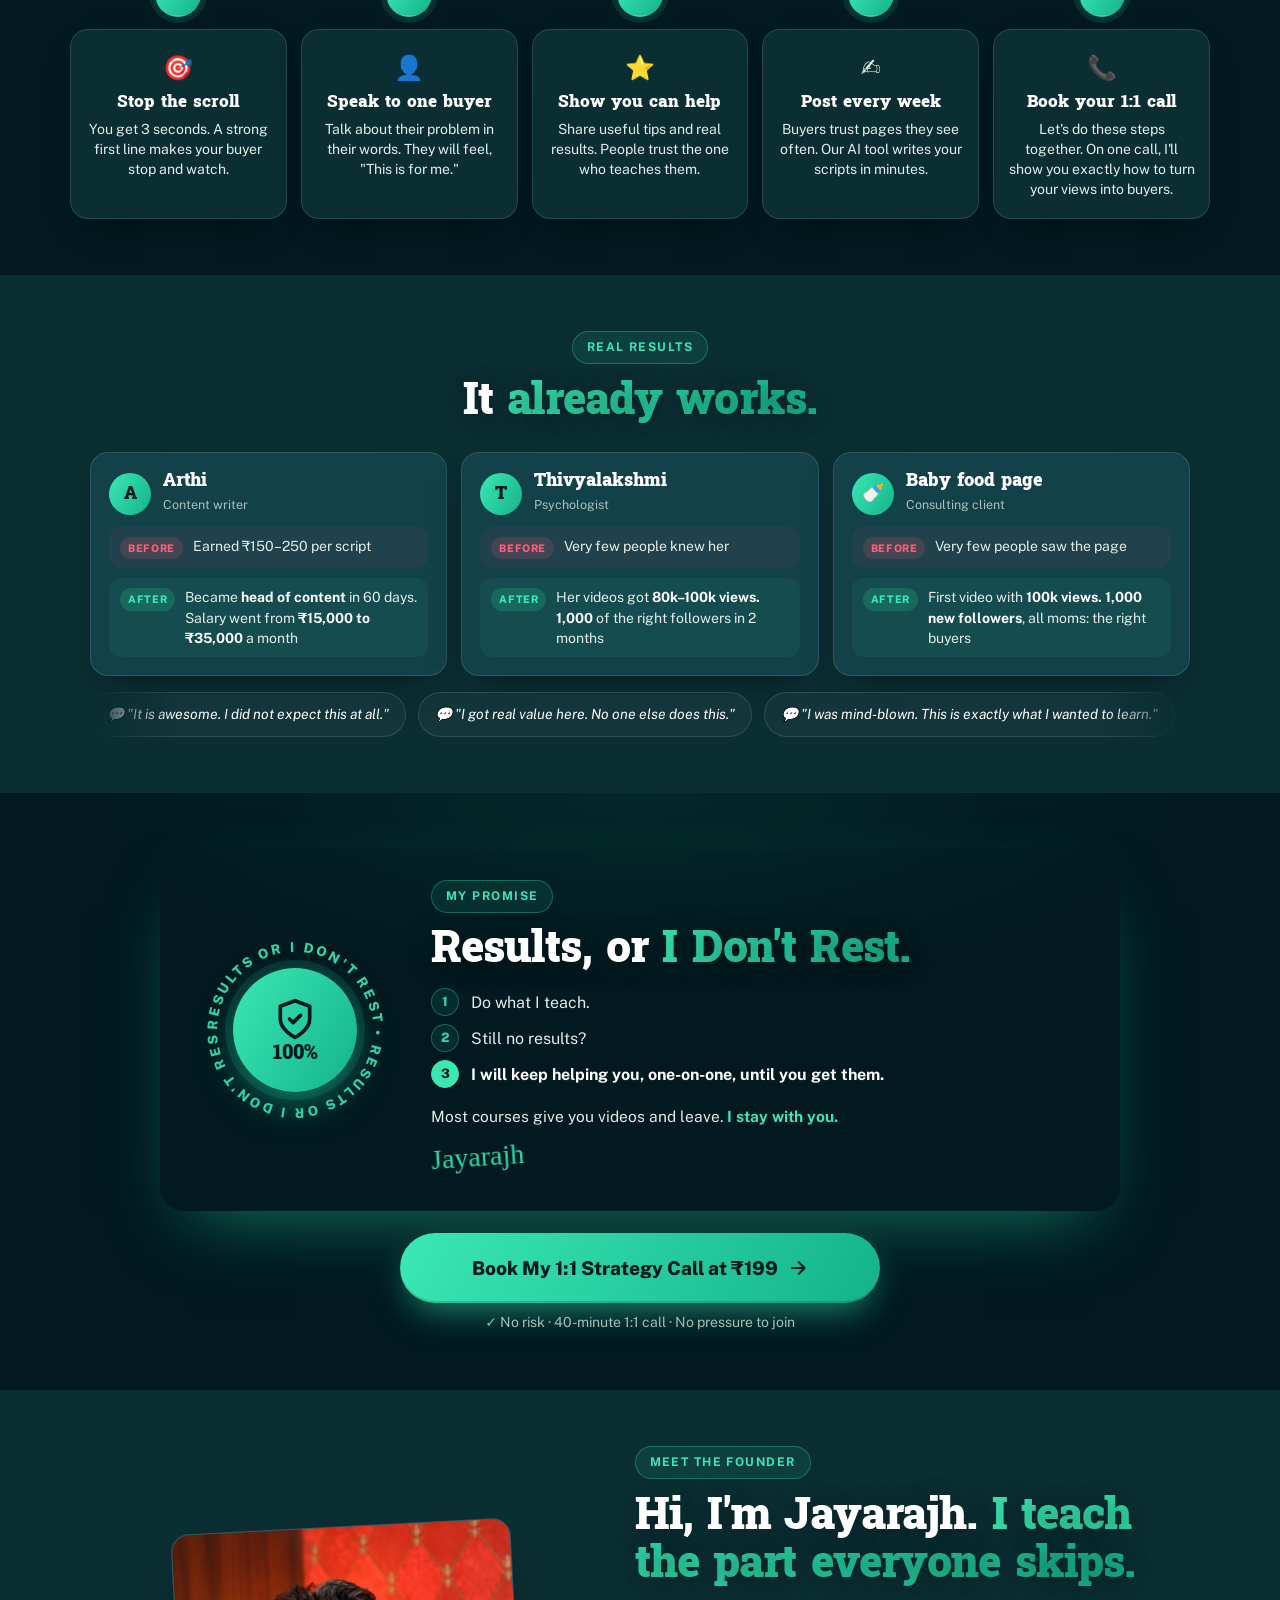
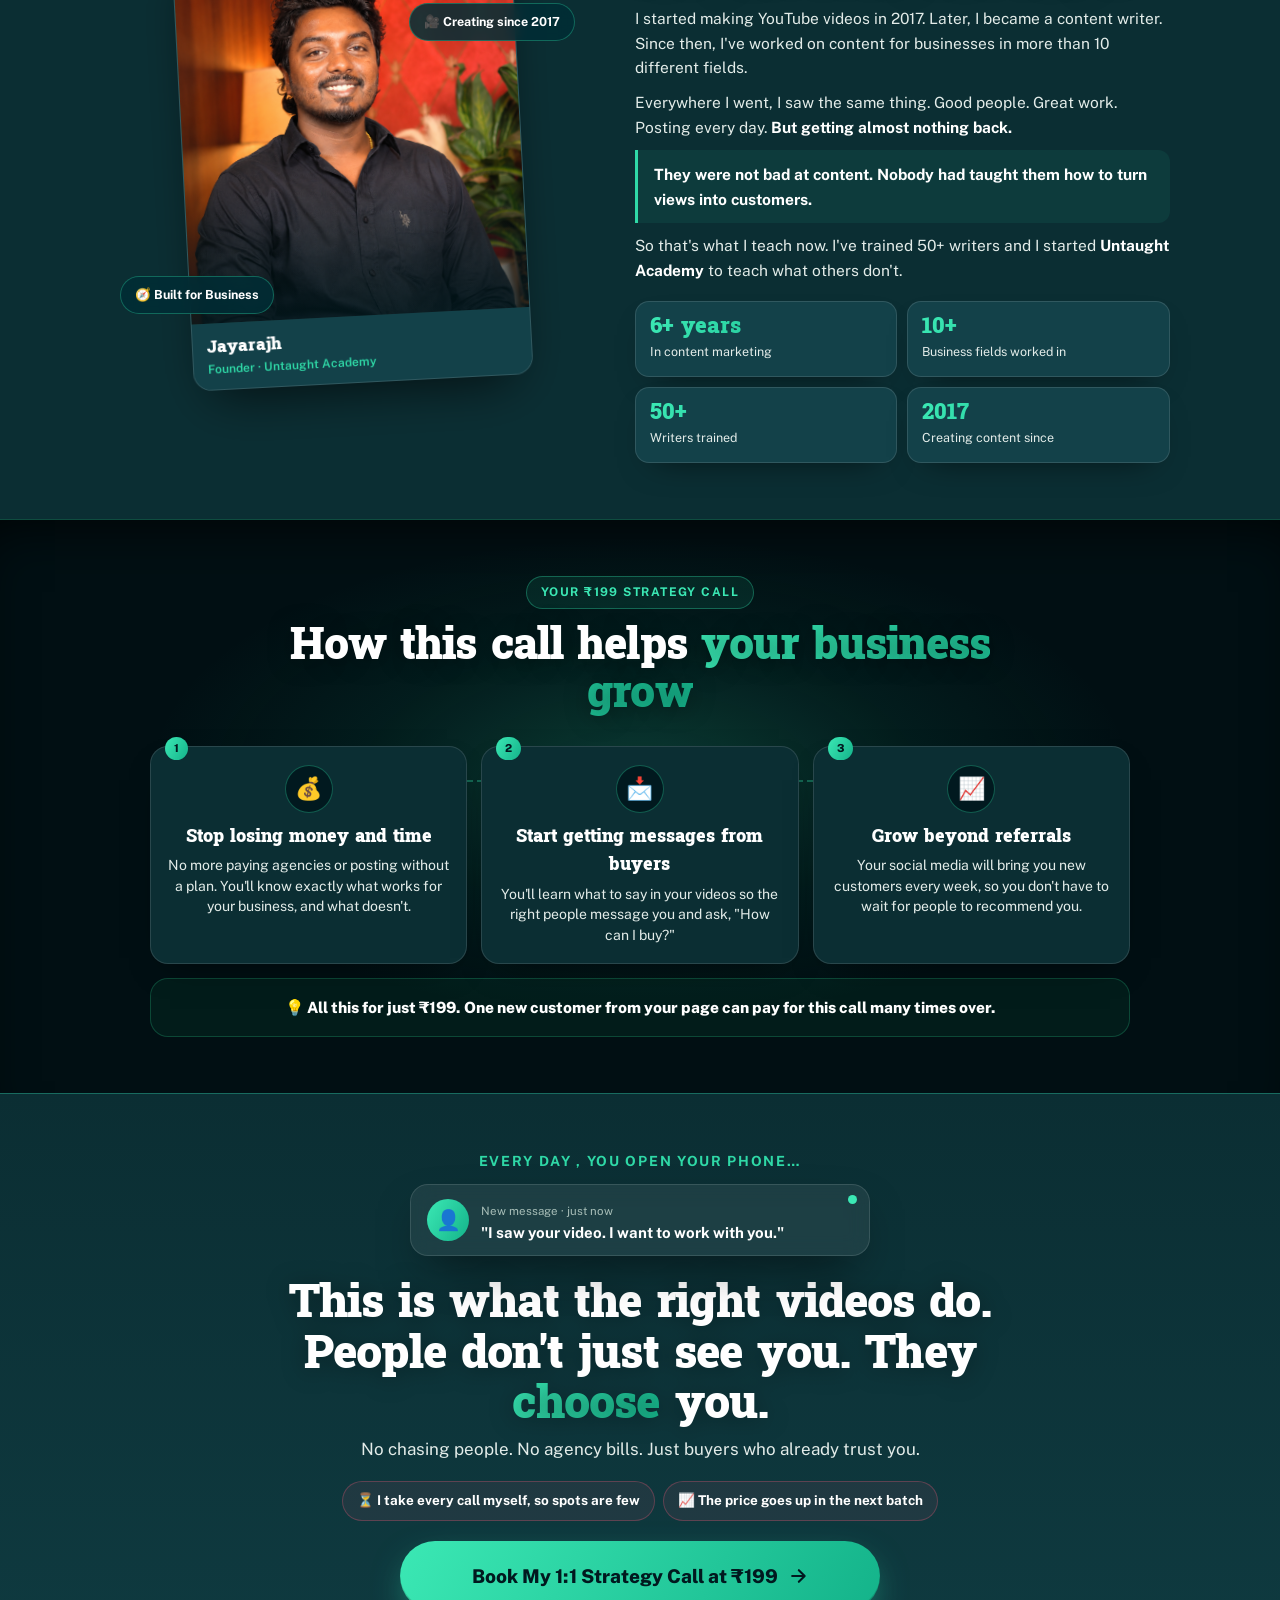
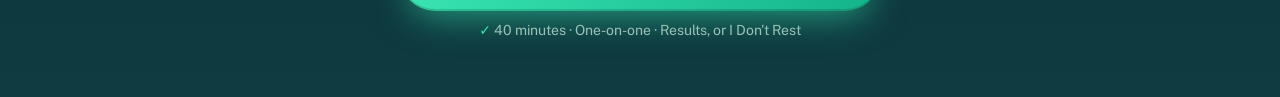
==== commit c286482d: ";" ====
--- a/index.html
+++ b/index.html
@@ -69,7 +69,8 @@
       <!-- CTA -->
       <div class="cta-wrap" id="ctaWrap">
         <a href="https://rzp.io/rzp/etI6Mv5" class="btn" id="ctaBtn">
-                Book My 1:1 Strategy Call at ₹199
+              
+          Book My 1:1 Strategy Call at ₹199
           <svg viewBox="0 0 24 24" fill="none" stroke="currentColor" stroke-width="2.5" stroke-linecap="round" stroke-linejoin="round"><path d="M5 12h14M13 5l7 7-7 7"/></svg>
         </a>
         <p class="cta-note"><b>✓</b> 40-minute 1:1 call · We review your page live · No pressure to join</p>
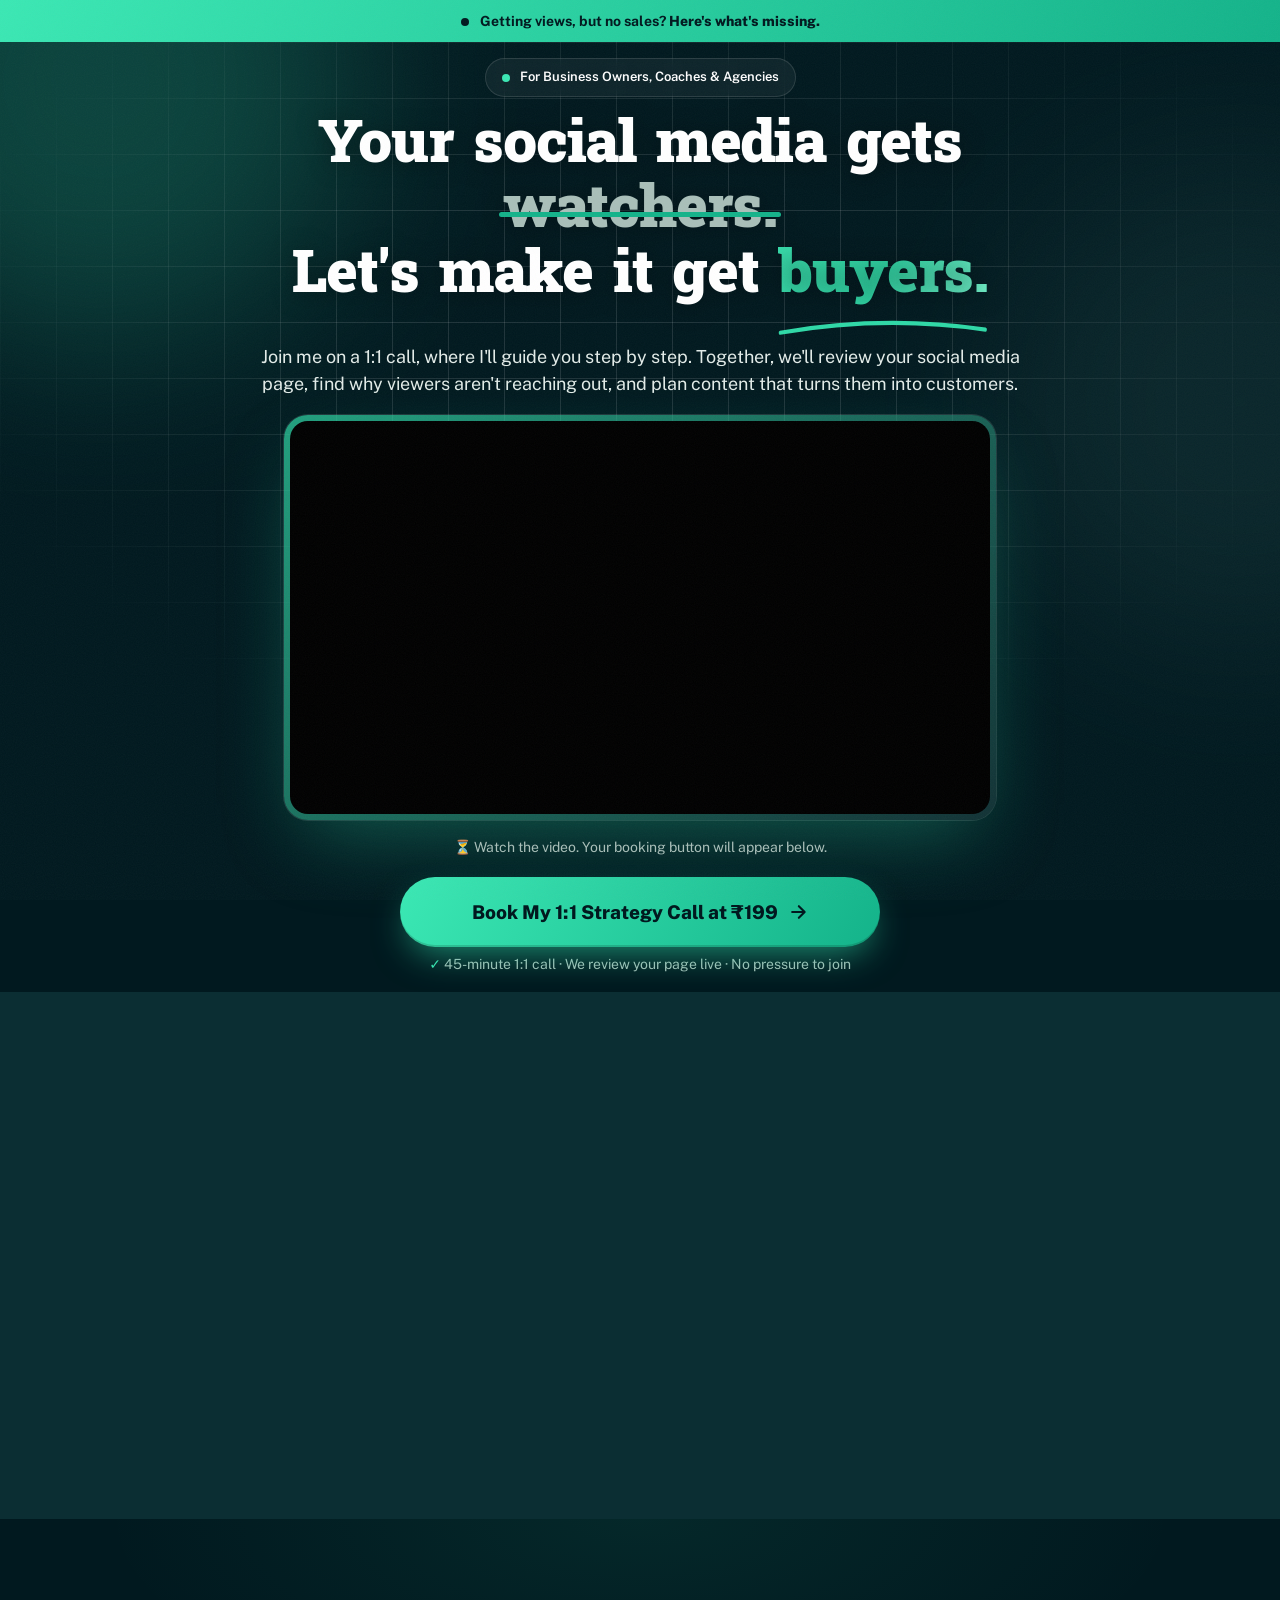
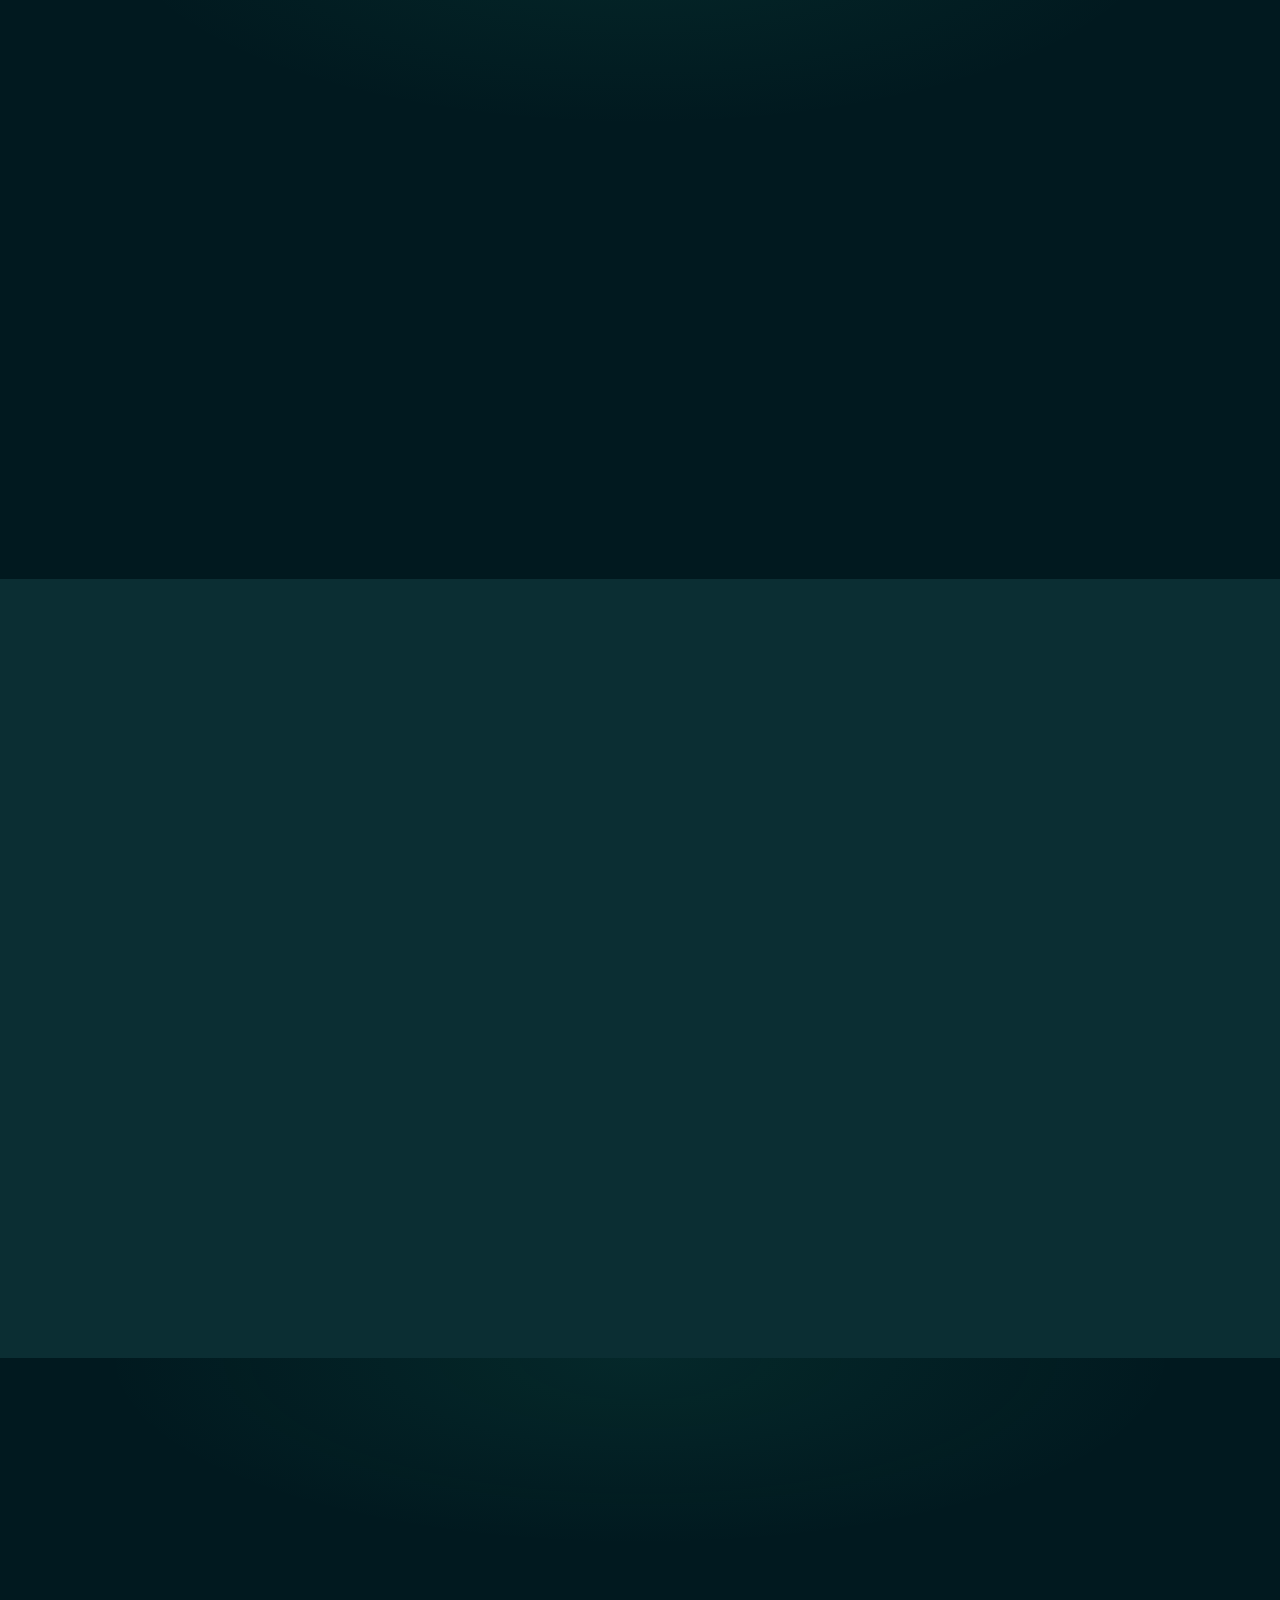
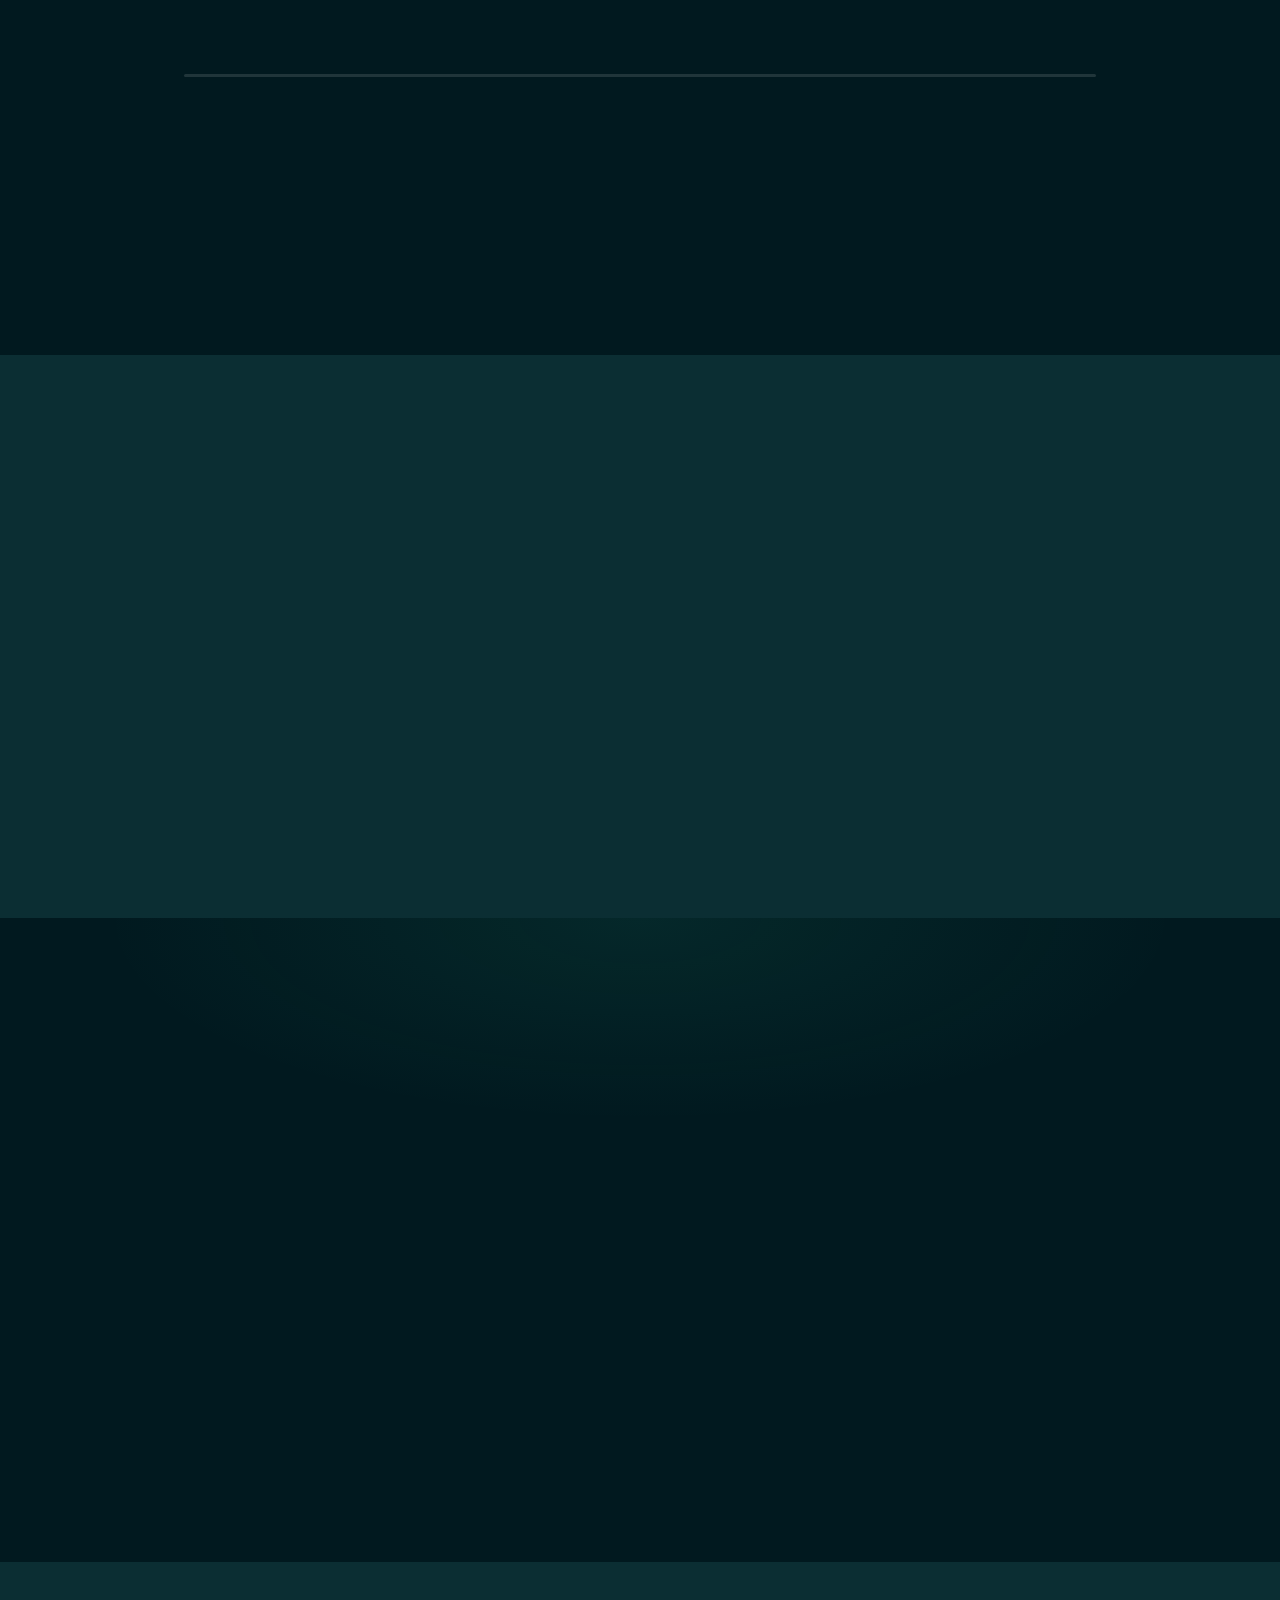
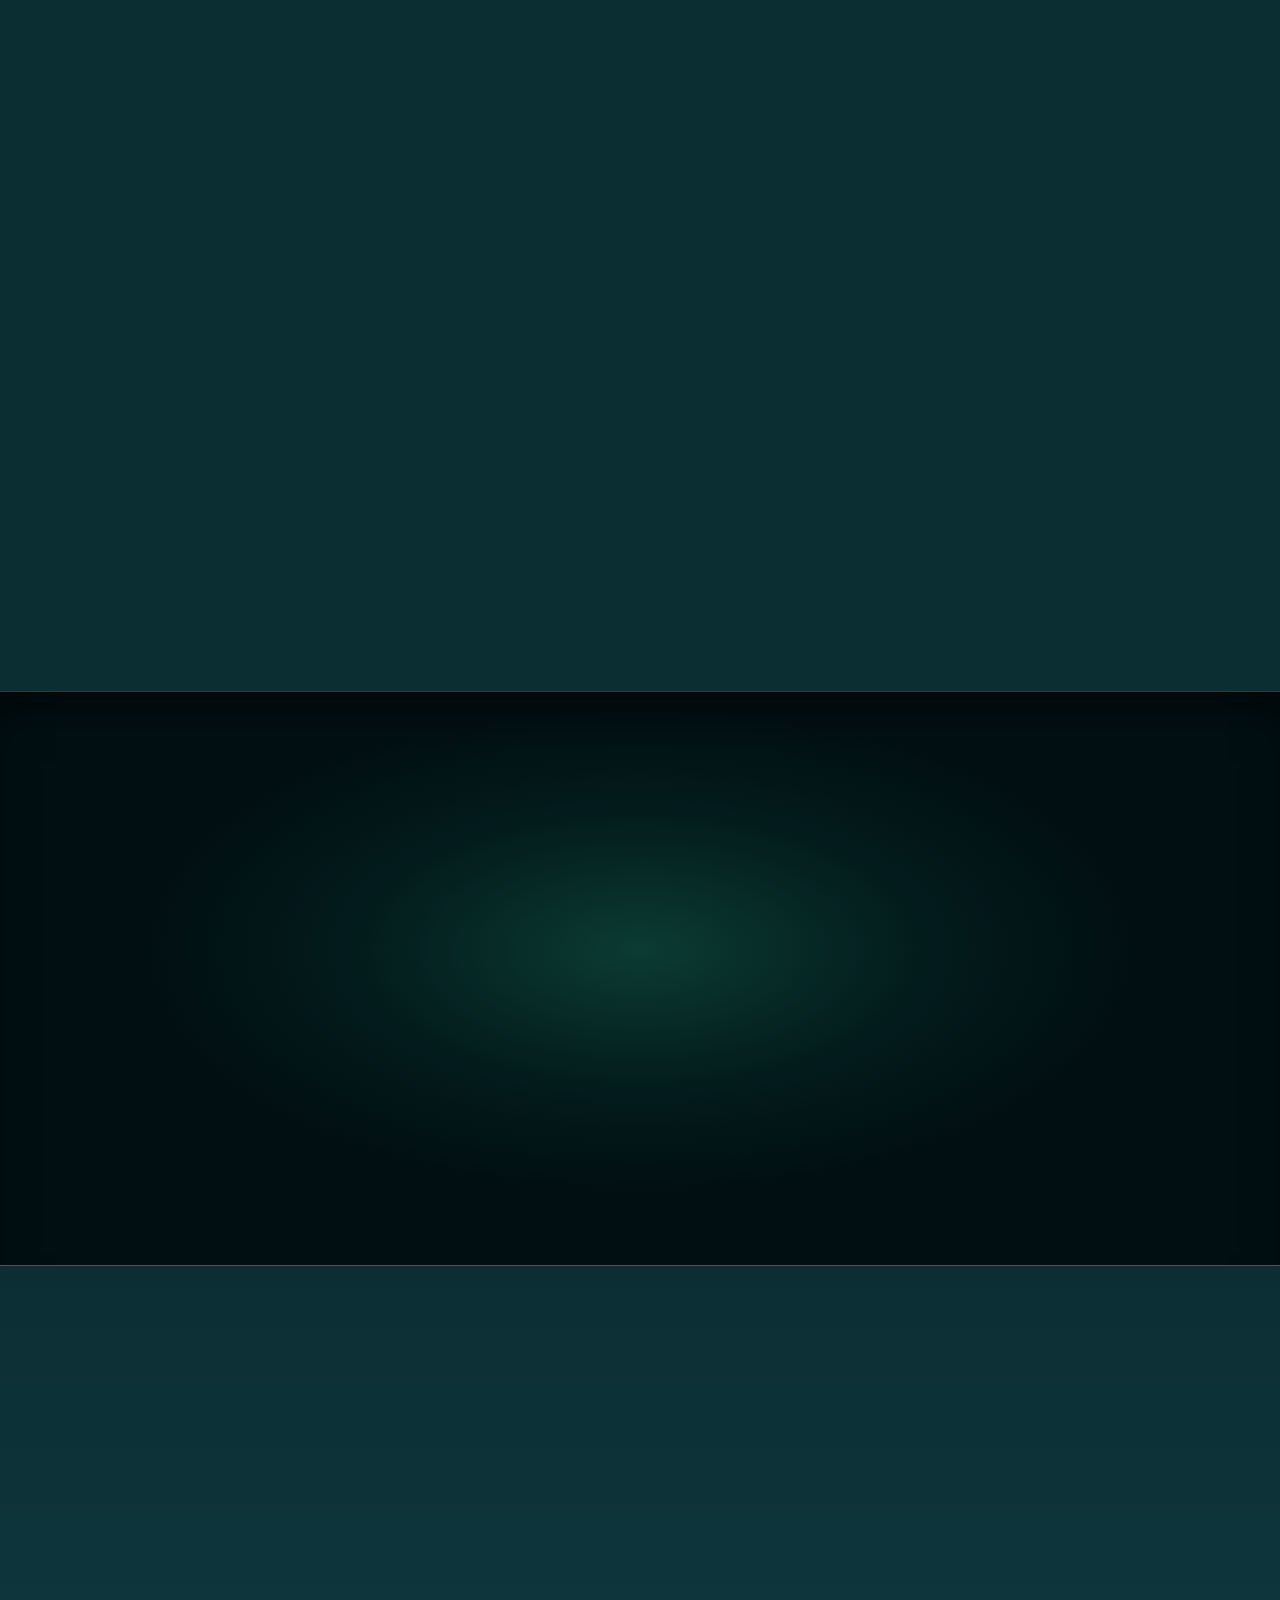
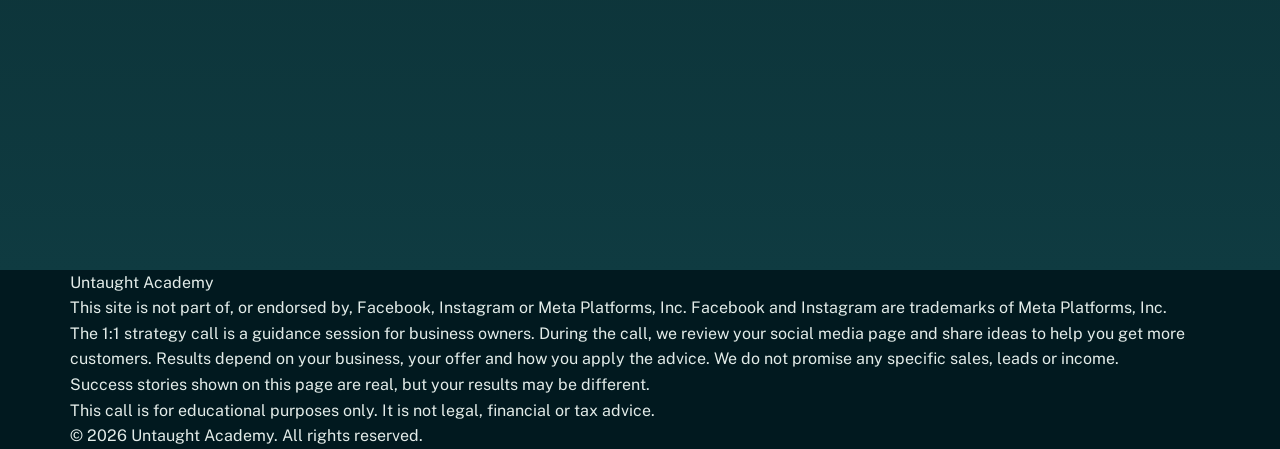
==== commit d1c41cc5: "Update index.html" ====
--- a/index.html
+++ b/index.html
@@ -13,11 +13,31 @@
 
 <link rel="stylesheet" href="style.css">
 
+<!-- Meta Pixel Code -->
+<script>
+!function(f,b,e,v,n,t,s)
+{if(f.fbq)return;n=f.fbq=function(){n.callMethod?
+n.callMethod.apply(n,arguments):n.queue.push(arguments)};
+if(!f._fbq)f._fbq=n;n.push=n;n.loaded=!0;n.version='2.0';
+n.queue=[];t=b.createElement(e);t.async=!0;
+t.src=v;s=b.getElementsByTagName(e)[0];
+s.parentNode.insertBefore(t,s)}(window, document,'script',
+'https://connect.facebook.net/en_US/fbevents.js');
+fbq('init', '3509468945919553');
+fbq('track', 'PageView');
+</script>
+<noscript><img height="1" width="1" style="display:none"
+src="https://www.facebook.com/tr?id=3509468945919553&ev=PageView&noscript=1"
+/></noscript>
+<!-- End Meta Pixel Code -->
+
+
 </head>
 <body>
 
 <!-- =========================================================
      SECTION 1 — TOP BAR
+     ========================================================= -->
 <div class="topbar">
   <span class="dot"></span>
   Getting views, but no sales? <strong>Here's what's missing.</strong>
@@ -52,16 +72,9 @@
       </p>
 
       <!-- VIDEO -->
-      <div class="vsl fade-up d4">
-        <div class="vsl__frame" id="vslFrame">
-          <div class="vsl__poster" id="vslPoster" role="button" tabindex="0" aria-label="Play video">
-            <div class="vsl__play">
-              <svg viewBox="0 0 24 24"><path d="M8 5v14l11-7z"/></svg>
-            </div>
-            <span class="vsl__label" id="vslLabel">▶ Watch this short video first</span>
-          </div>
-        </div>
-      </div>
+    <div class="vsl fade-up d4">
+  <div class="vsl__frame" id="vslFrame"></div>
+</div>
 
       <!-- hint shown before CTA appears -->
       <p class="cta-hint fade-up d5" id="ctaHint">⏳ Watch the video. Your booking button will appear below.</p>
@@ -69,11 +82,12 @@
       <!-- CTA -->
       <div class="cta-wrap" id="ctaWrap">
         <a href="https://rzp.io/rzp/etI6Mv5" class="btn" id="ctaBtn">
-              
-          Book My 1:1 Strategy Call at ₹199
+    
+                Book My 1:1 Strategy Call at ₹199
+
           <svg viewBox="0 0 24 24" fill="none" stroke="currentColor" stroke-width="2.5" stroke-linecap="round" stroke-linejoin="round"><path d="M5 12h14M13 5l7 7-7 7"/></svg>
         </a>
-        <p class="cta-note"><b>✓</b> 40-minute 1:1 call · We review your page live · No pressure to join</p>
+        <p class="cta-note"><b>✓</b> 45-minute 1:1 call · We review your page live · No pressure to join</p>
       </div>
 
       <!-- TRUST STRIP -->
@@ -741,11 +755,11 @@
       <!-- TEXT -->
       <div class="gtee__content">
         <span class="sec__tag">My promise</span>
-        <h2 class="gtee__title">Results, or <span class="hl">I Don't Rest.</span></h2>
+        <h2 class="gtee__title">Get results, or <span class="hl">get your money back.</span></h2>
         <ul class="gtee__steps">
           <li><span>1</span>Do what I teach.</li>
           <li><span>2</span>Still no results?</li>
-          <li><span>3</span><b>I will keep helping you, one-on-one, until you get them.</b></li>
+          <li><span>3</span><b>Get your  money back.</b></li>
         </ul>
         <p class="gtee__line">Most courses give you videos and leave. <b>I stay with you.</b></p>
         <p class="gtee__sign">Jayarajh</p>
@@ -759,7 +773,7 @@
     Book My 1:1 Strategy Call at ₹199
         <svg viewBox="0 0 24 24" fill="none" stroke="currentColor" stroke-width="2.5" stroke-linecap="round" stroke-linejoin="round"><path d="M5 12h14M13 5l7 7-7 7"/></svg>
       </a>
-      <p class="cta-note"><b>✓</b> No risk · 40-minute 1:1 call · No pressure to join</p>
+      <p class="cta-note"><b>✓</b> No risk · 45-minute 1:1 call · No pressure to join</p>
     </div>
 
   </div>
@@ -768,6 +782,9 @@
 
 <!-- =========================================================
      SECTION 13 — MEET YOUR COACH
+     ========================================================= -->
+<!-- =========================================================
+     SECTION 13 — MEET THE FOUNDER
      ========================================================= -->
 <section class="sec coach" id="coaches">
   <div class="container">
@@ -782,7 +799,7 @@
           <figcaption><b>Jayarajh</b><small>Founder · Untaught Academy</small></figcaption>
         </figure>
         <span class="coach__float coach__float--1">🎥 Creating since 2017</span>
-      <span class="coach__float coach__float--2"> 🧭 Built for Business </span>
+        <span class="coach__float coach__float--2">🤝 Tamil Content Community</span>
       </div>
 
       <!-- TEXT -->
@@ -794,13 +811,13 @@
           <p>I started making YouTube videos in 2017. Later, I became a content writer. Since then, I've worked on content for businesses in more than 10 different fields.</p>
           <p>Everywhere I went, I saw the same thing. Good people. Great work. Posting every day. <b>But getting almost nothing back.</b></p>
           <p class="coach__truth">They were not bad at content. Nobody had taught them how to turn views into customers.</p>
-          <p>So that's what I teach now. I've trained 50+ writers and I started <b>Untaught Academy</b> to teach what others don't.</p>
+          <p>So that's what I teach now. I've trained 50+ Owners and I started <b>Untaught Academy</b> to teach what others don't.</p>
         </div>
 
         <div class="coach__chips">
-          <div class="coach__chip"><b>6+ years</b><small>In content marketing</small></div>
+          <div class="coach__chip"><b>7+ years</b><small>In content marketing</small></div>
           <div class="coach__chip"><b>10+</b><small>Business fields worked in</small></div>
-          <div class="coach__chip"><b>50+</b><small>Writers trained</small></div>
+          <div class="coach__chip"><b>50+</b><small>Owners trained</small></div>
           <div class="coach__chip"><b>2017</b><small>Creating content since</small></div>
         </div>
       </div>
@@ -848,11 +865,11 @@
     </div>
 
     <!-- <div class="call__cta reveal">
-      <a href="https://rzp.io/rzp/etI6Mv5" class="btn">
+      <a href="#book" class="btn">
         Book My ₹199 Strategy Call
         <svg viewBox="0 0 24 24" fill="none" stroke="currentColor" stroke-width="2.5" stroke-linecap="round" stroke-linejoin="round"><path d="M5 12h14M13 5l7 7-7 7"/></svg>
       </a>
-      <p class="cta-note"><b>✓</b> 40-minute 1:1 call · Only a few spots each week</p>
+      <p class="cta-note"><b>✓</b> 45-minute 1:1 call · Only a few spots each week</p>
     </div> -->
 
   </div>
@@ -970,14 +987,52 @@
 
 
 
-     <!-- =========================================================
+
+
+<!-- =========================================================
+     FOOTER
+     ========================================================= -->
+<footer class="site-footer">
+  <div class="container">
+
+    <p class="site-footer__brand">Untaught Academy</p>
+
+    <div class="site-footer__disclaimer">
+      <p>This site is not part of, or endorsed by, Facebook, Instagram or Meta Platforms, Inc. Facebook and Instagram are trademarks of Meta Platforms, Inc.</p>
+      <p>The 1:1 strategy call is a guidance session for business owners. During the call, we review your social media page and share ideas to help you get more customers. Results depend on your business, your offer and how you apply the advice. We do not promise any specific sales, leads or income.</p>
+      <p>Success stories shown on this page are real, but your results may be different.</p>
+      <p>This call is for educational purposes only. It is not legal, financial or tax advice.</p>
+    </div>
+
+    <p class="site-footer__copy">© <span id="footerYear">2026</span> Untaught Academy. All rights reserved.</p>
+
+  </div>
+</footer>
+
+<script>
+  document.getElementById('footerYear').textContent = new Date().getFullYear();
+</script>
+
+
+
+
+
+
+
+
+
+
+
+
+
+<!-- =========================================================
      STICKY MOBILE FOOTER
      ========================================================= -->
 <div class="m-sticky" id="mSticky">
   <div class="m-sticky__info">
     <span class="m-sticky__live"></span>
     <div class="m-sticky__text">
-      <b>1:1 Strategy Call</b>
+      <b>1:1  Call</b>
       <small><strong>₹199</strong> · 40 min · Few spots left</small>
     </div>
   </div>
@@ -1057,7 +1112,9 @@
 
 
 
-     
+
+
+
 
 <style>
 /* =========================================================
@@ -1171,6 +1228,9 @@
 
 </style>
 
+
+
+
 <script src="script.js"></script>
 </body>
 </html>
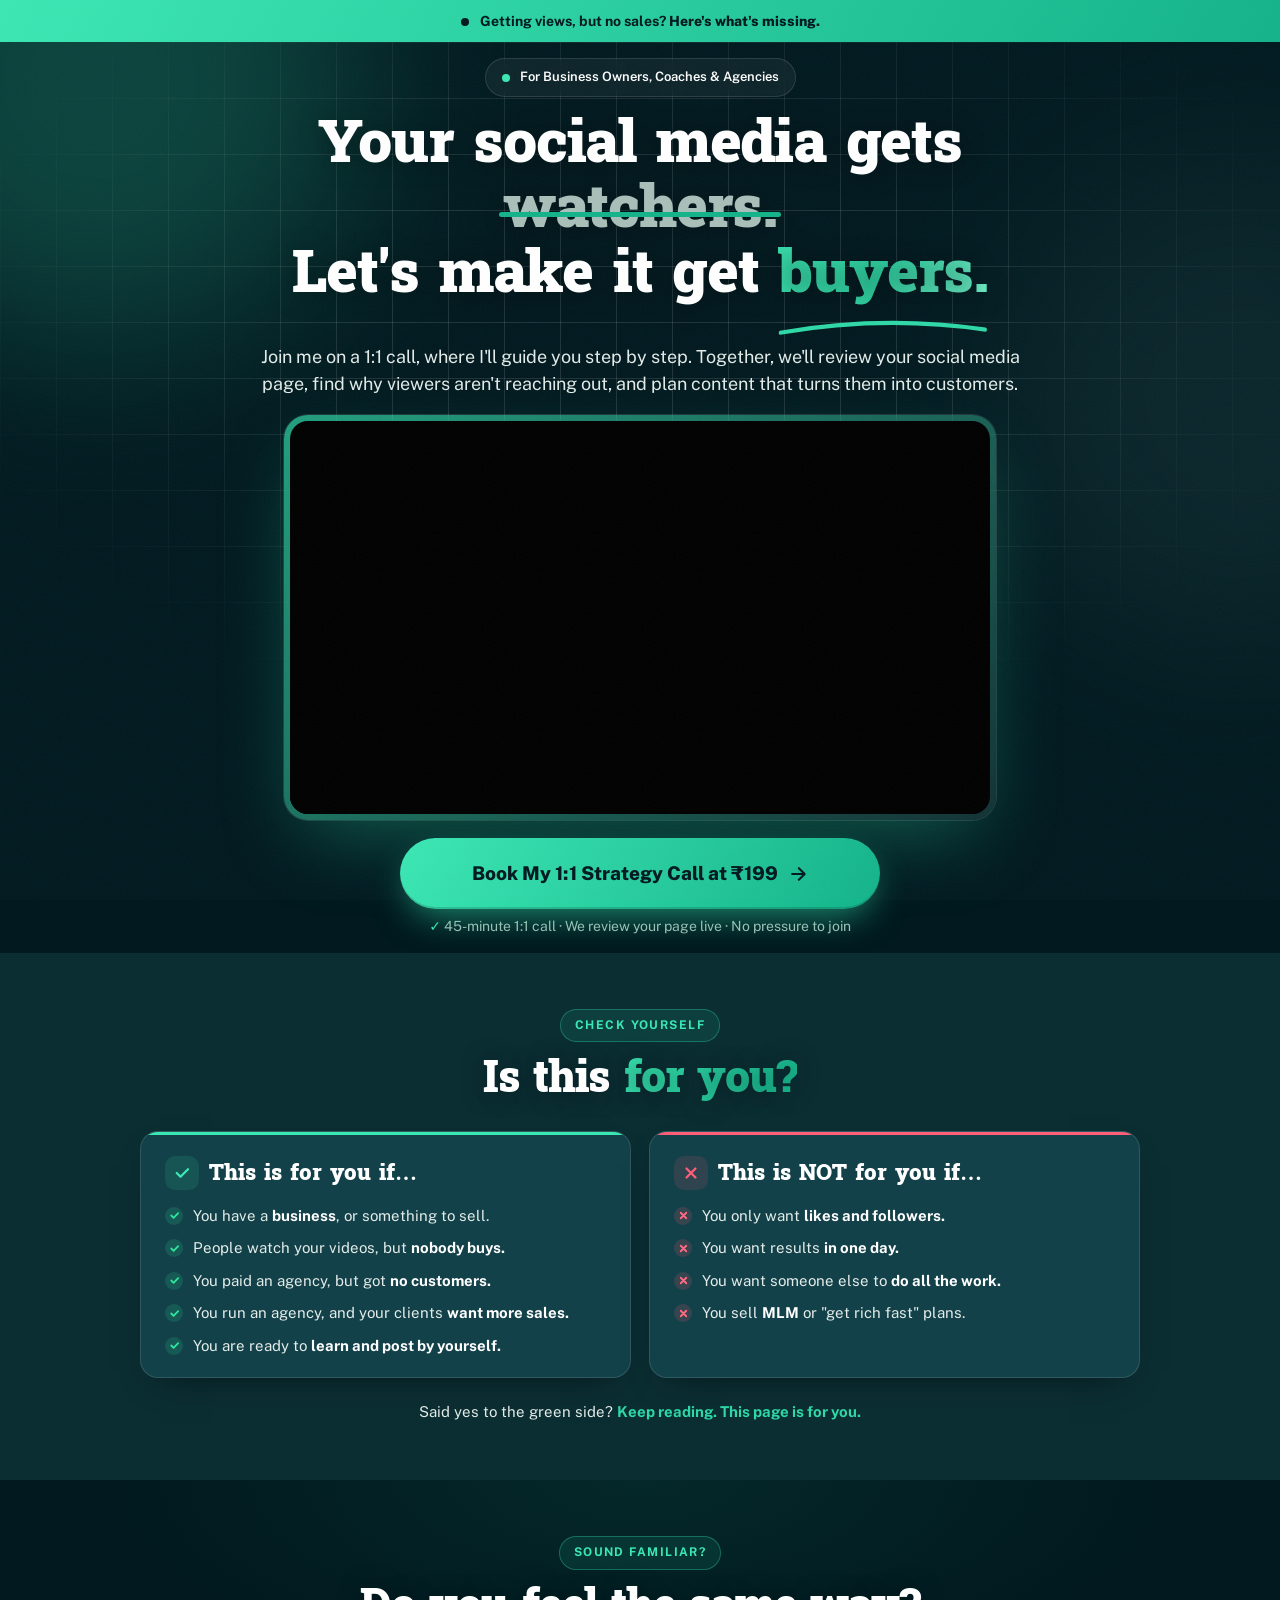
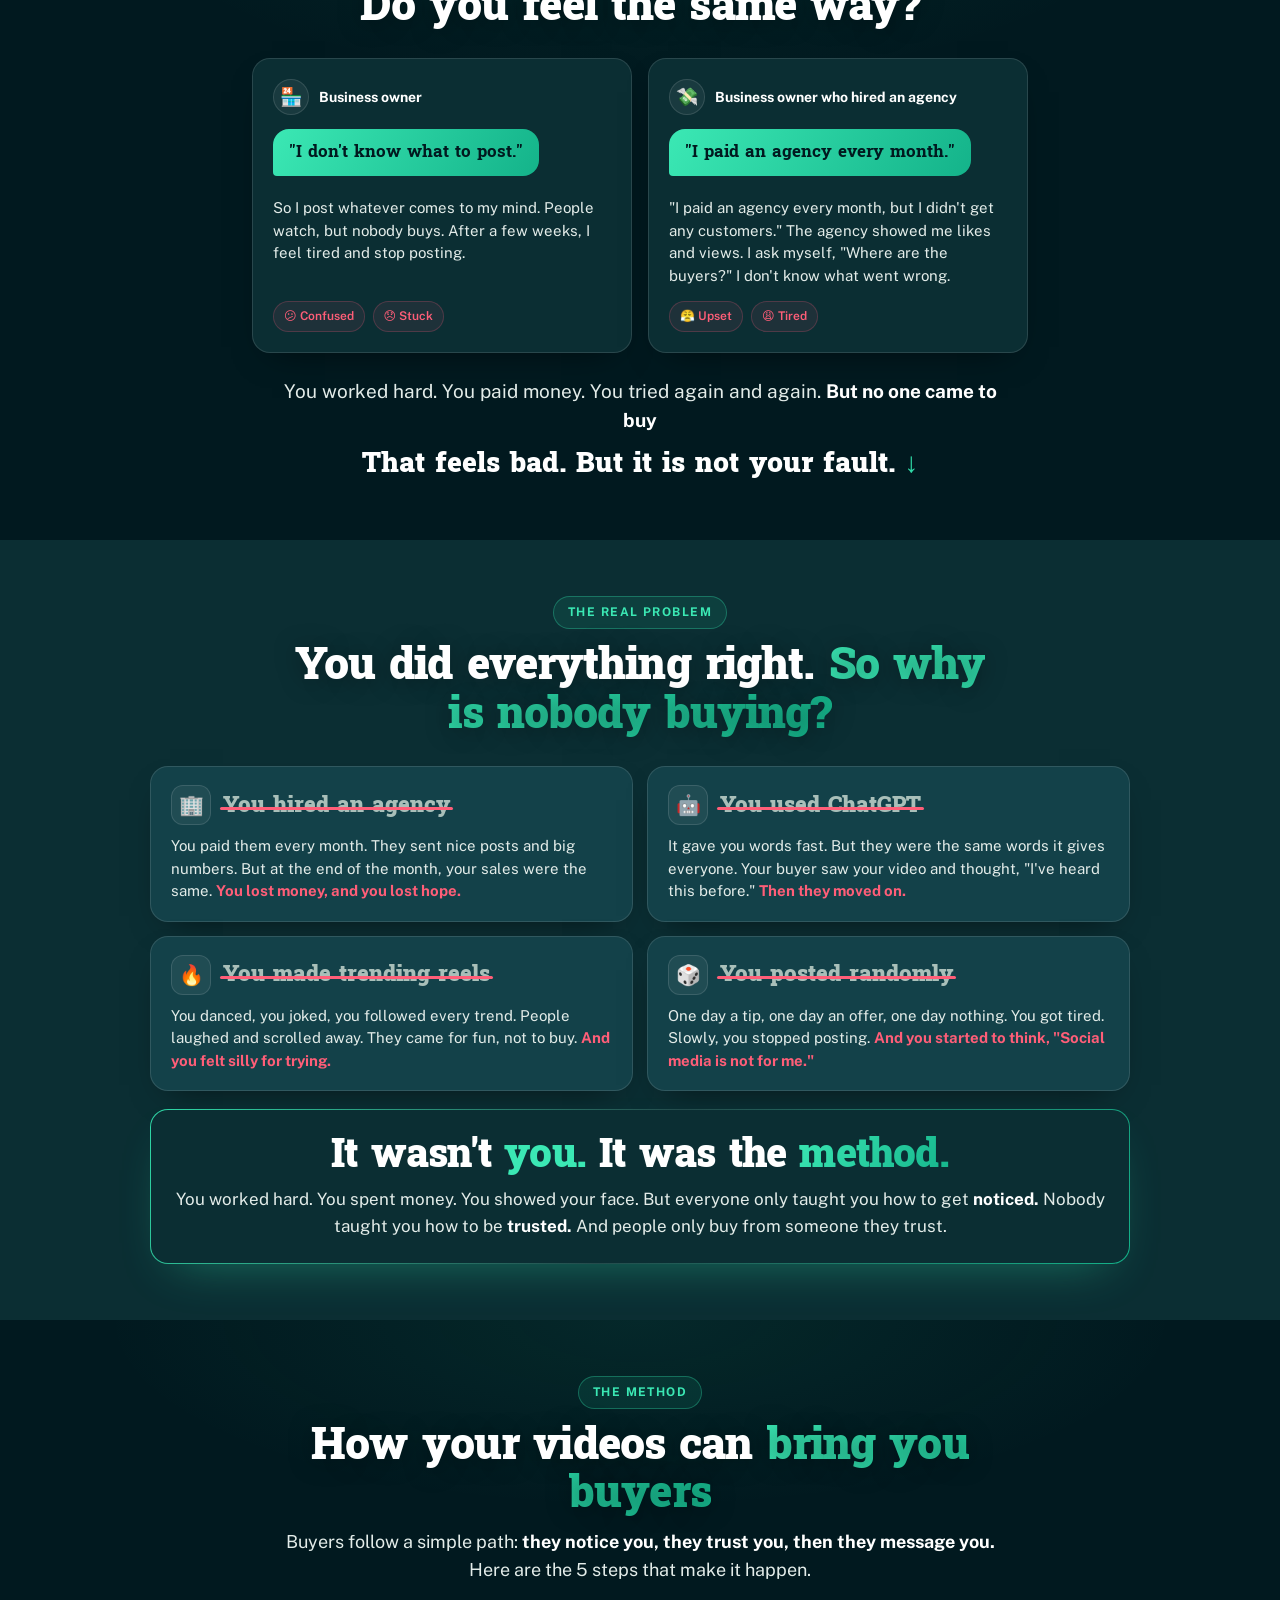
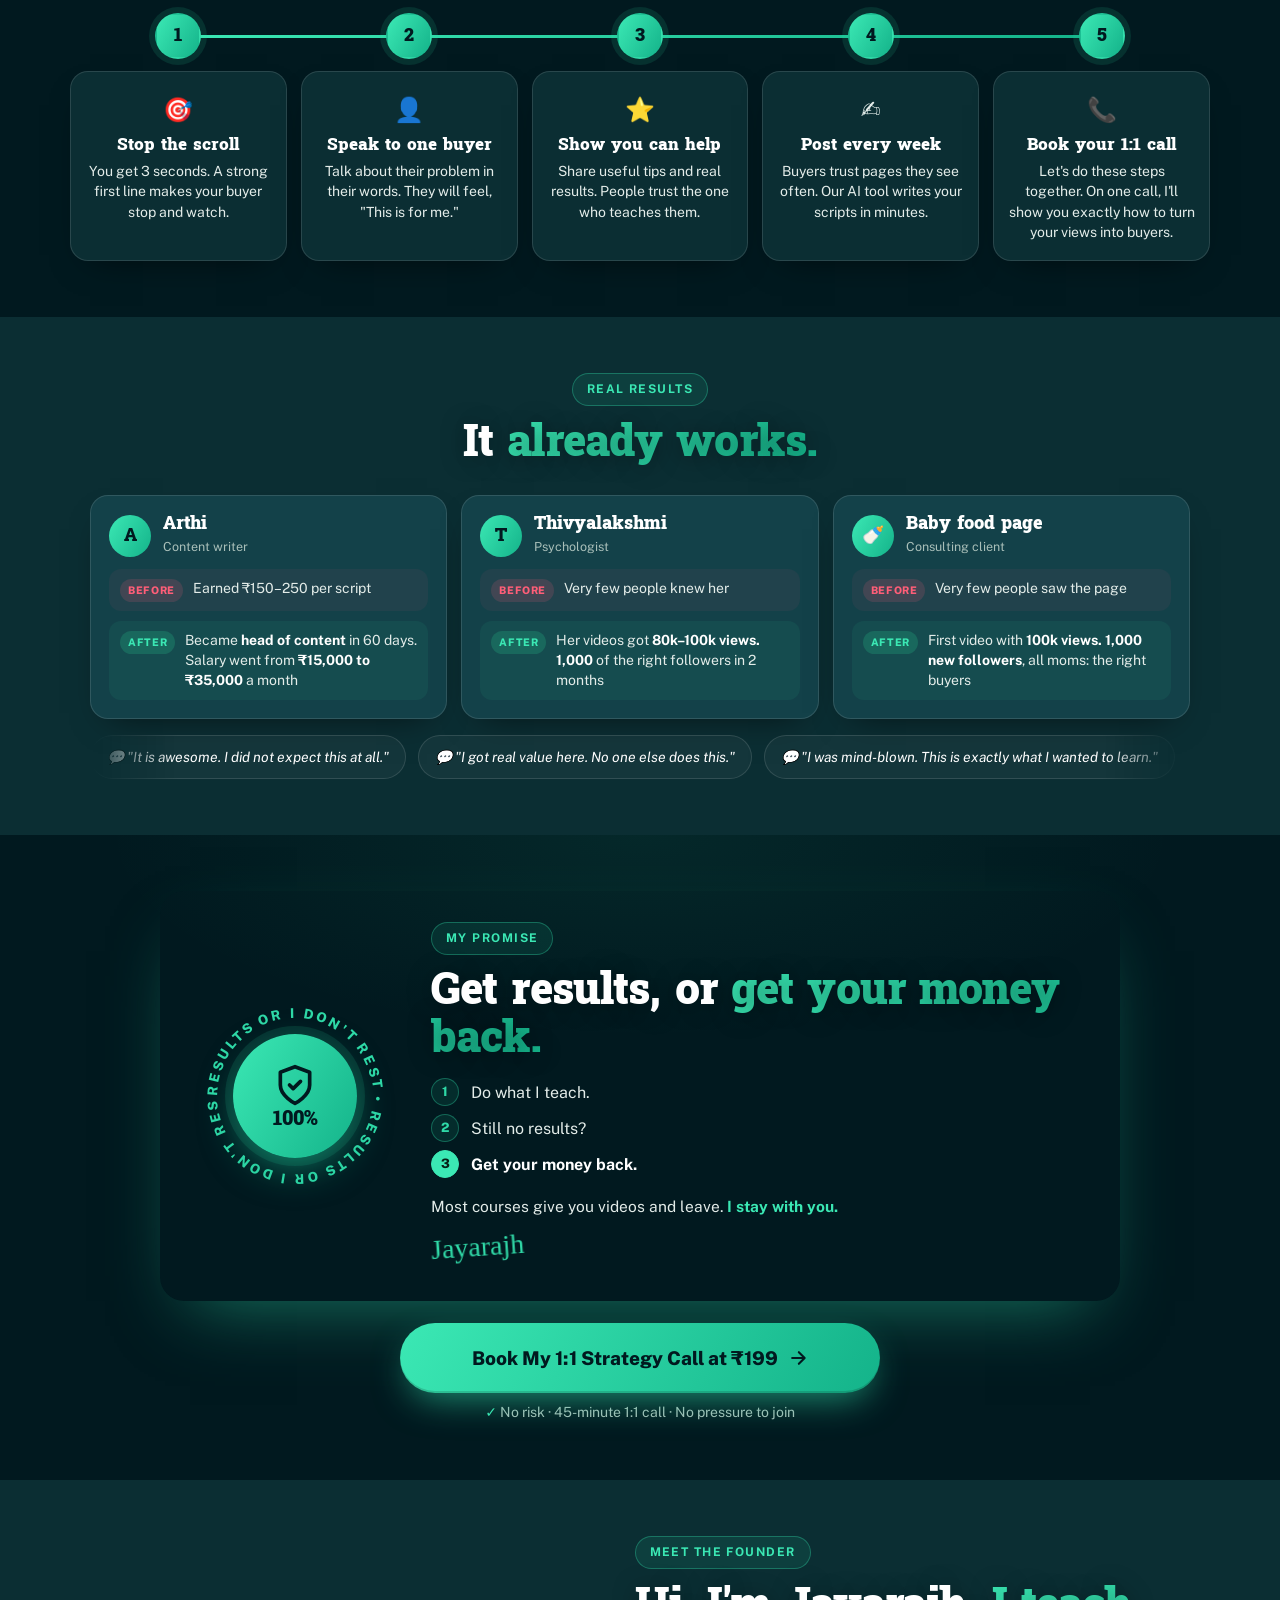
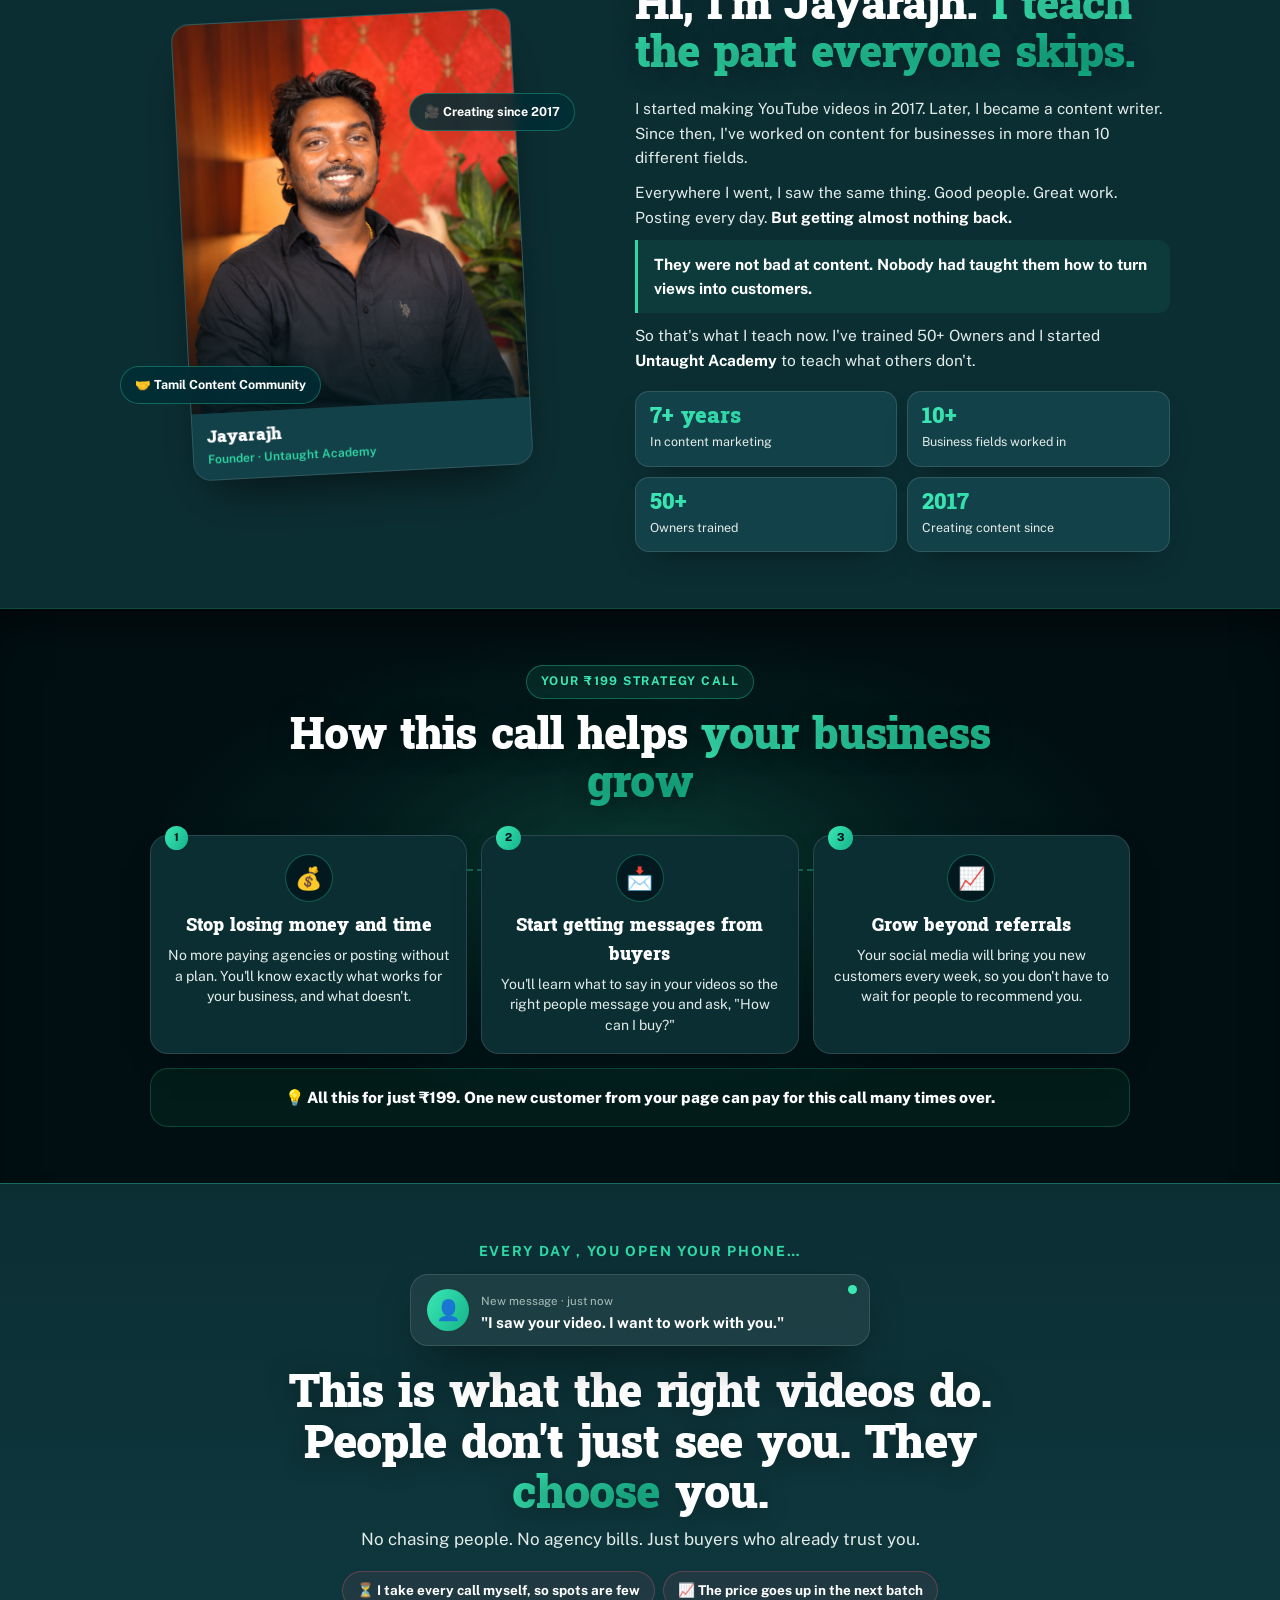
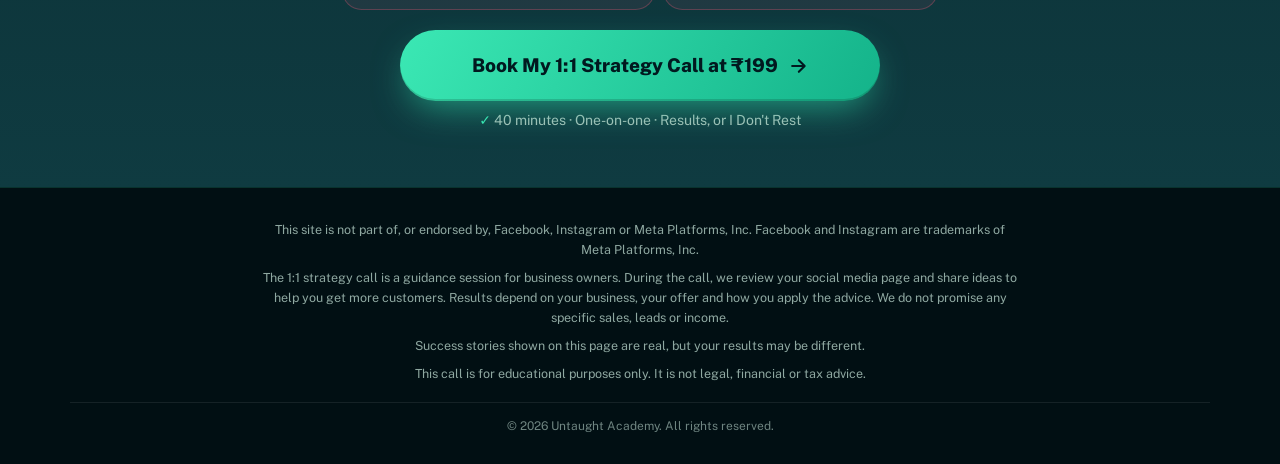
==== commit 2dcba2dd: "Update index.html" ====
--- a/index.html
+++ b/index.html
@@ -995,7 +995,6 @@
 <footer class="site-footer">
   <div class="container">
 
-    <p class="site-footer__brand">Untaught Academy</p>
 
     <div class="site-footer__disclaimer">
       <p>This site is not part of, or endorsed by, Facebook, Instagram or Meta Platforms, Inc. Facebook and Instagram are trademarks of Meta Platforms, Inc.</p>
--- a/style.css
+++ b/style.css
@@ -1572,3 +1572,51 @@
 }
 
 
+
+
+
+
+/* =========================================================
+   FOOTER
+   ========================================================= */
+.site-footer{
+  background:#010F13;
+  border-top:1px solid rgba(47,217,167,.18);
+  padding:32px 0 28px;
+  text-align:center;
+}
+.site-footer__brand{
+  font-family:var(--font-head);
+  font-weight:700;
+  font-size:20px;
+  color:#fff;
+  margin-bottom:14px;
+}
+.site-footer__disclaimer{
+  max-width:760px;
+  margin:0 auto;
+  display:flex;
+  flex-direction:column;
+  gap:8px;
+}
+.site-footer__disclaimer p{
+  font-size:12.5px;
+  line-height:1.6;
+  color:#8FA8A1;
+}
+.site-footer__copy{
+  margin-top:18px;
+  padding-top:14px;
+  border-top:1px solid rgba(255,255,255,.08);
+  font-size:12px;
+  color:#6F8581;
+}
+
+@media (max-width:760px){
+  .site-footer{padding:24px 0 20px}
+  .site-footer__brand{font-size:17px;margin-bottom:10px}
+  .site-footer__disclaimer p{font-size:11.5px}
+  .site-footer__copy{font-size:11px;margin-top:14px}
+}
+
+
